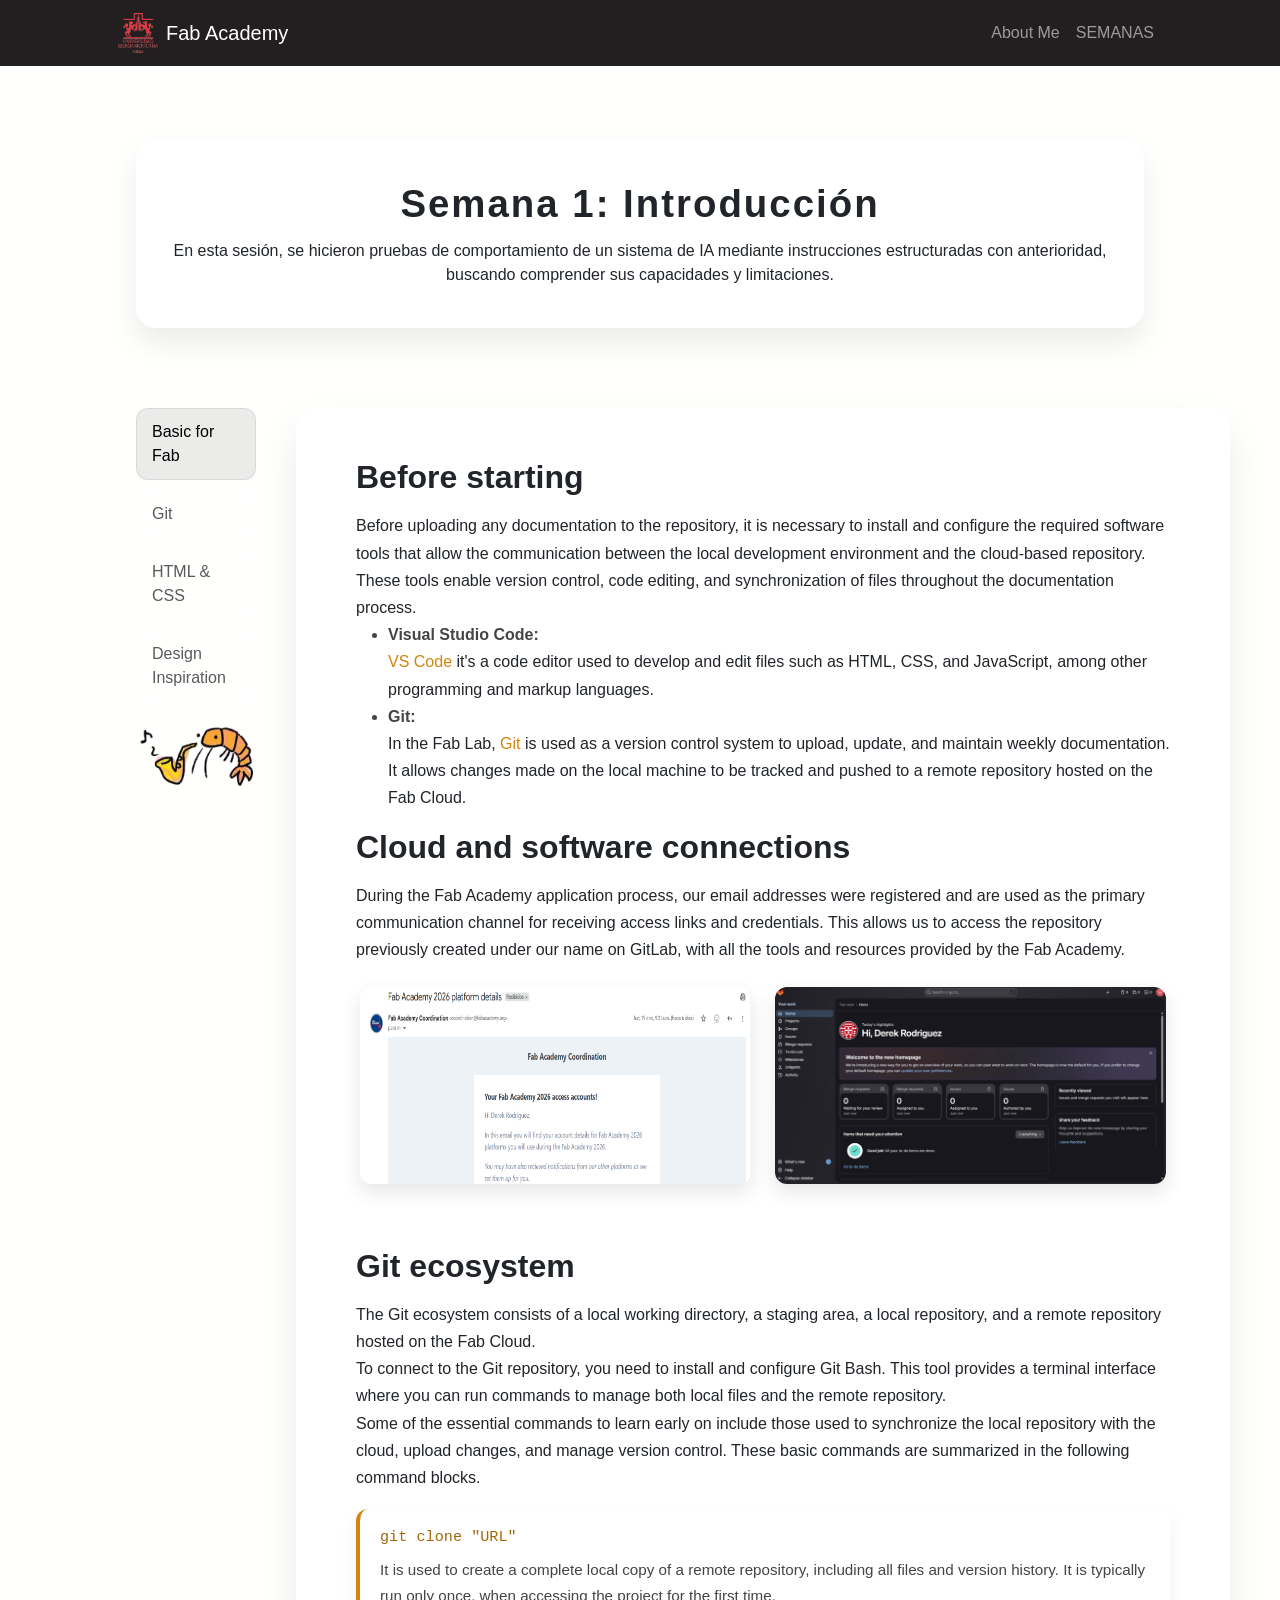
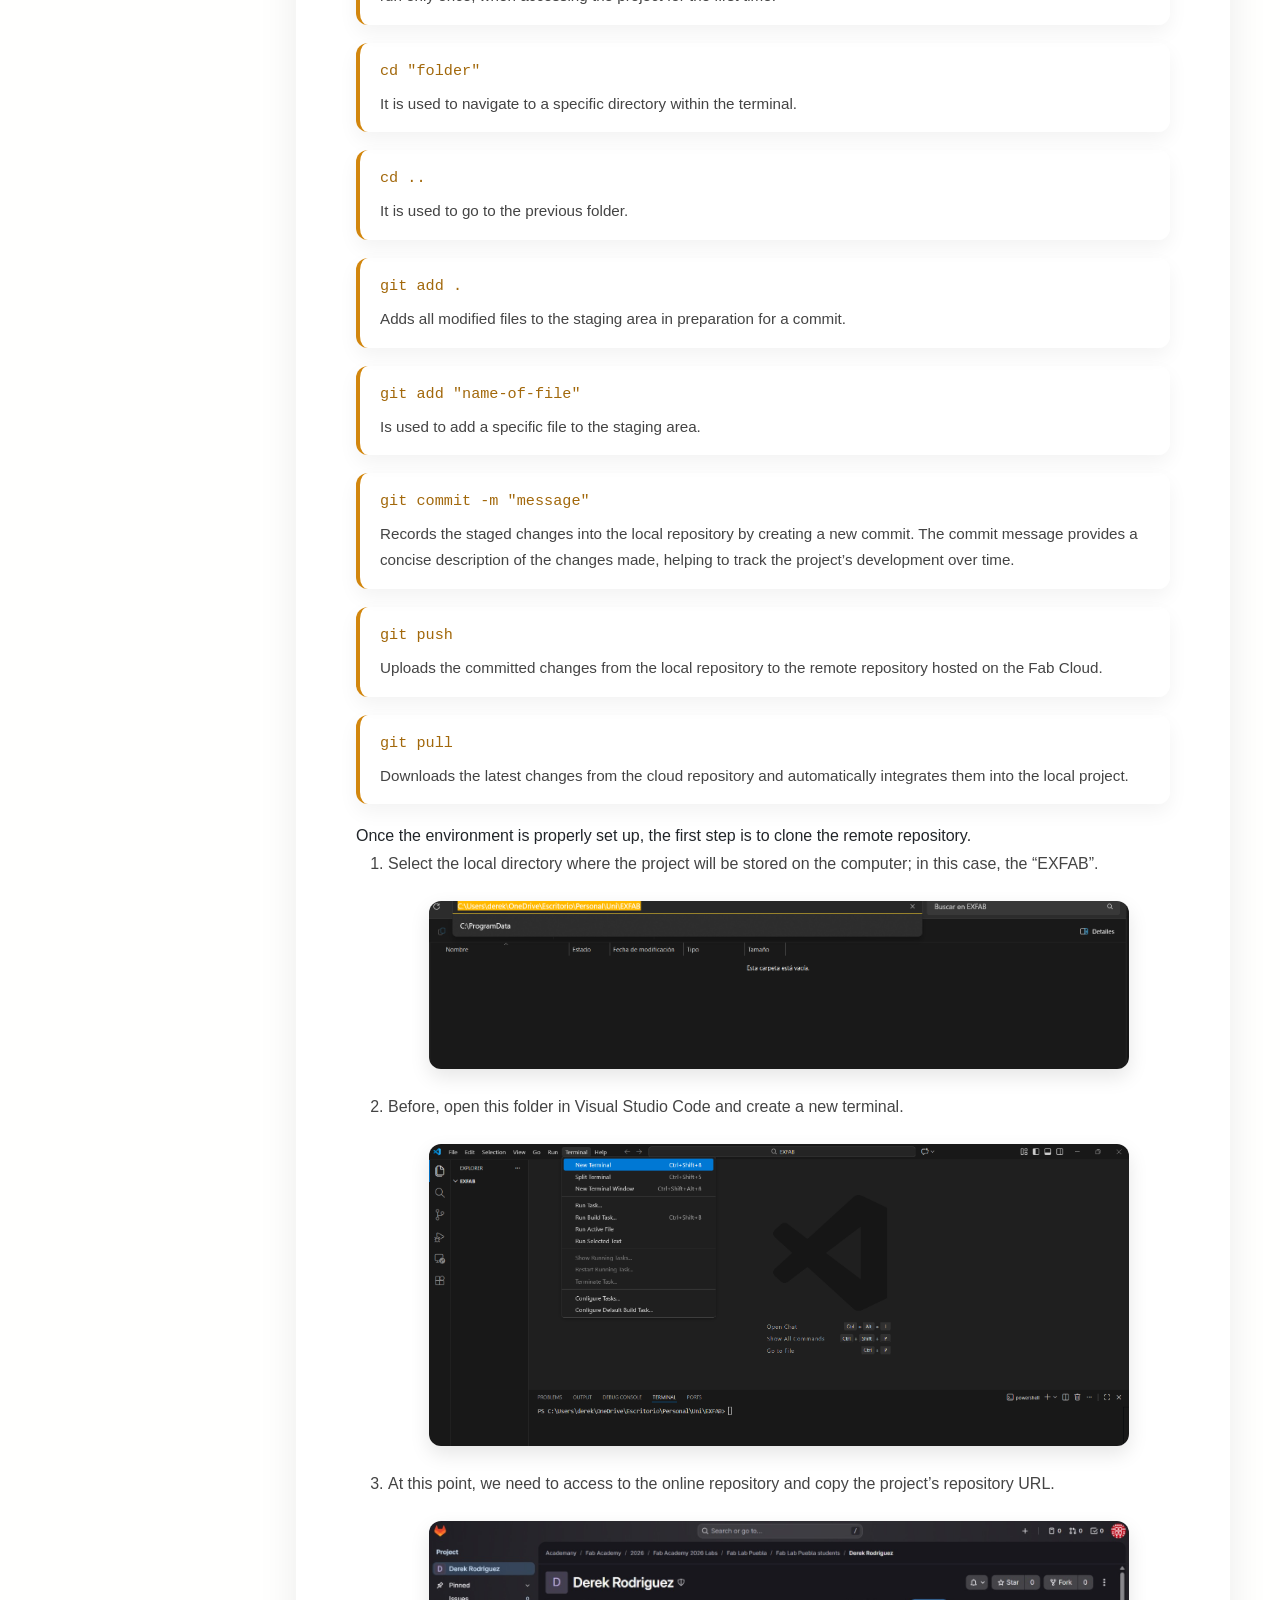
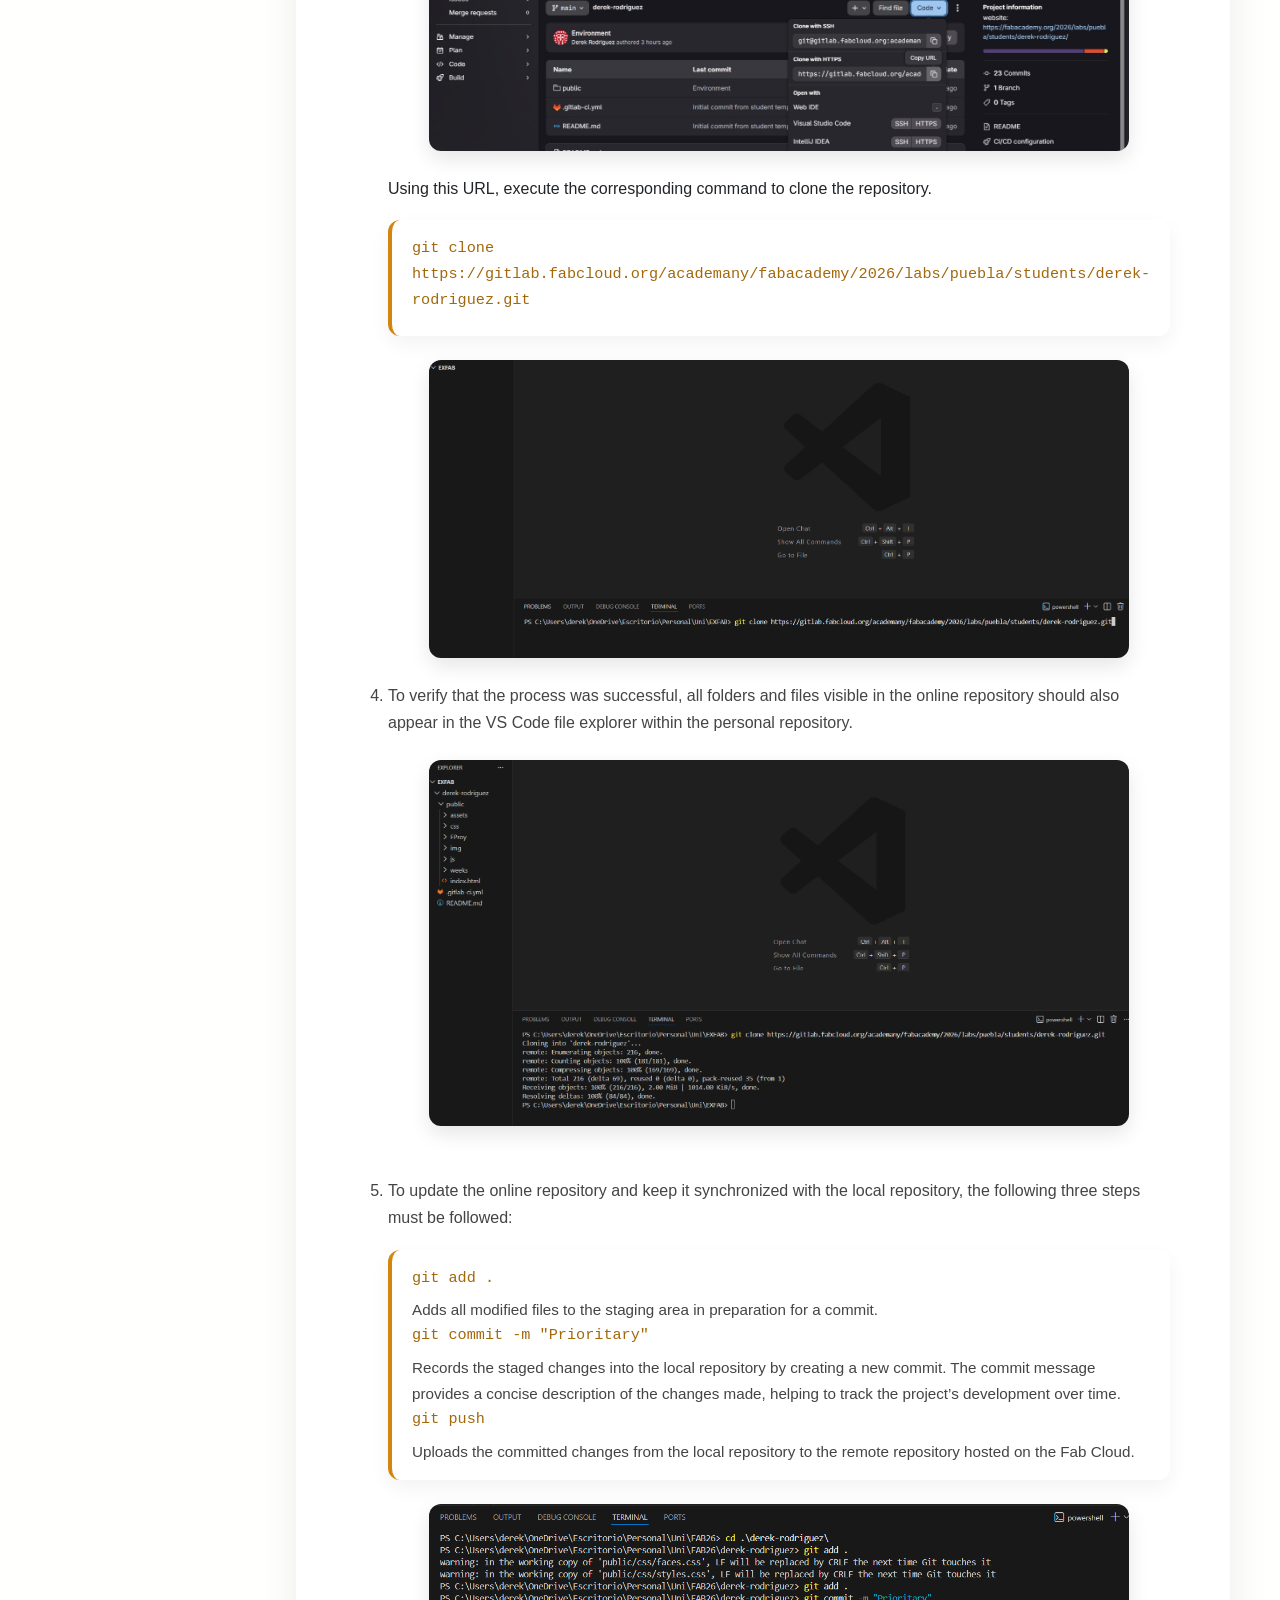
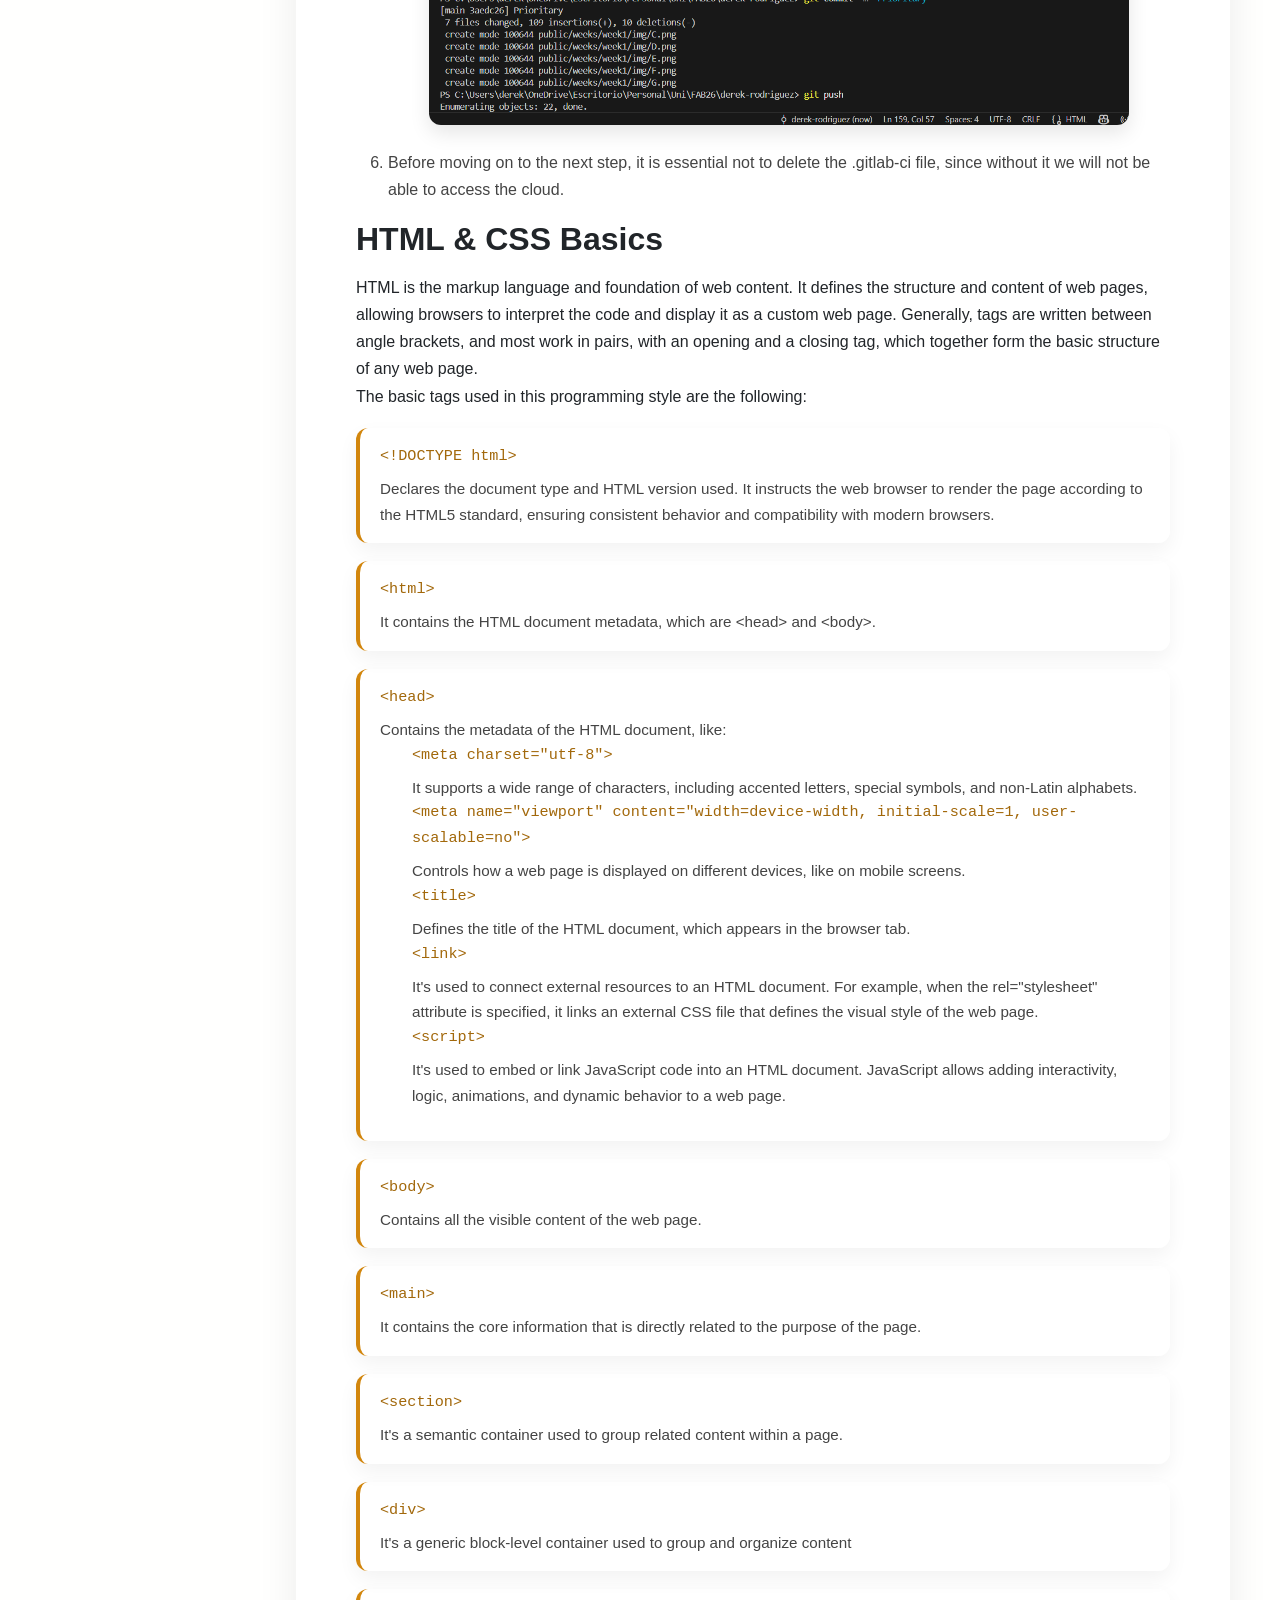
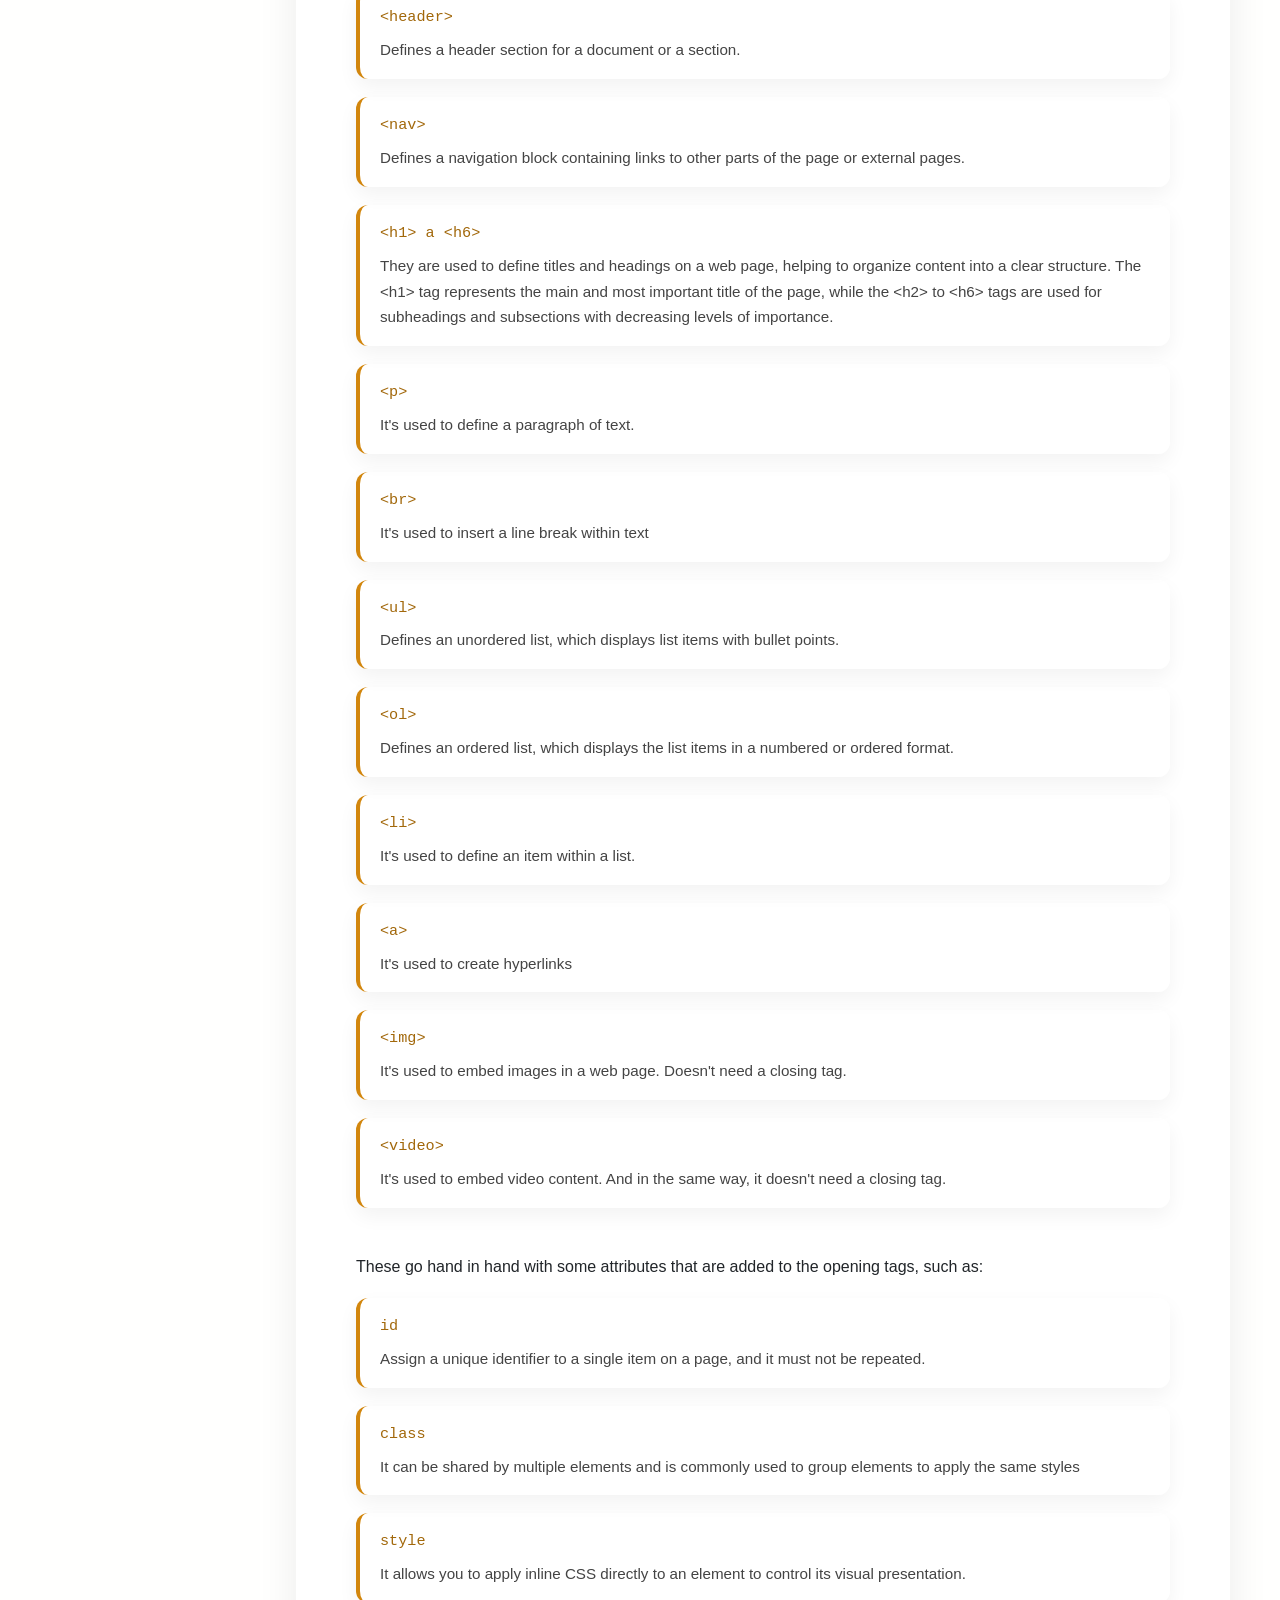
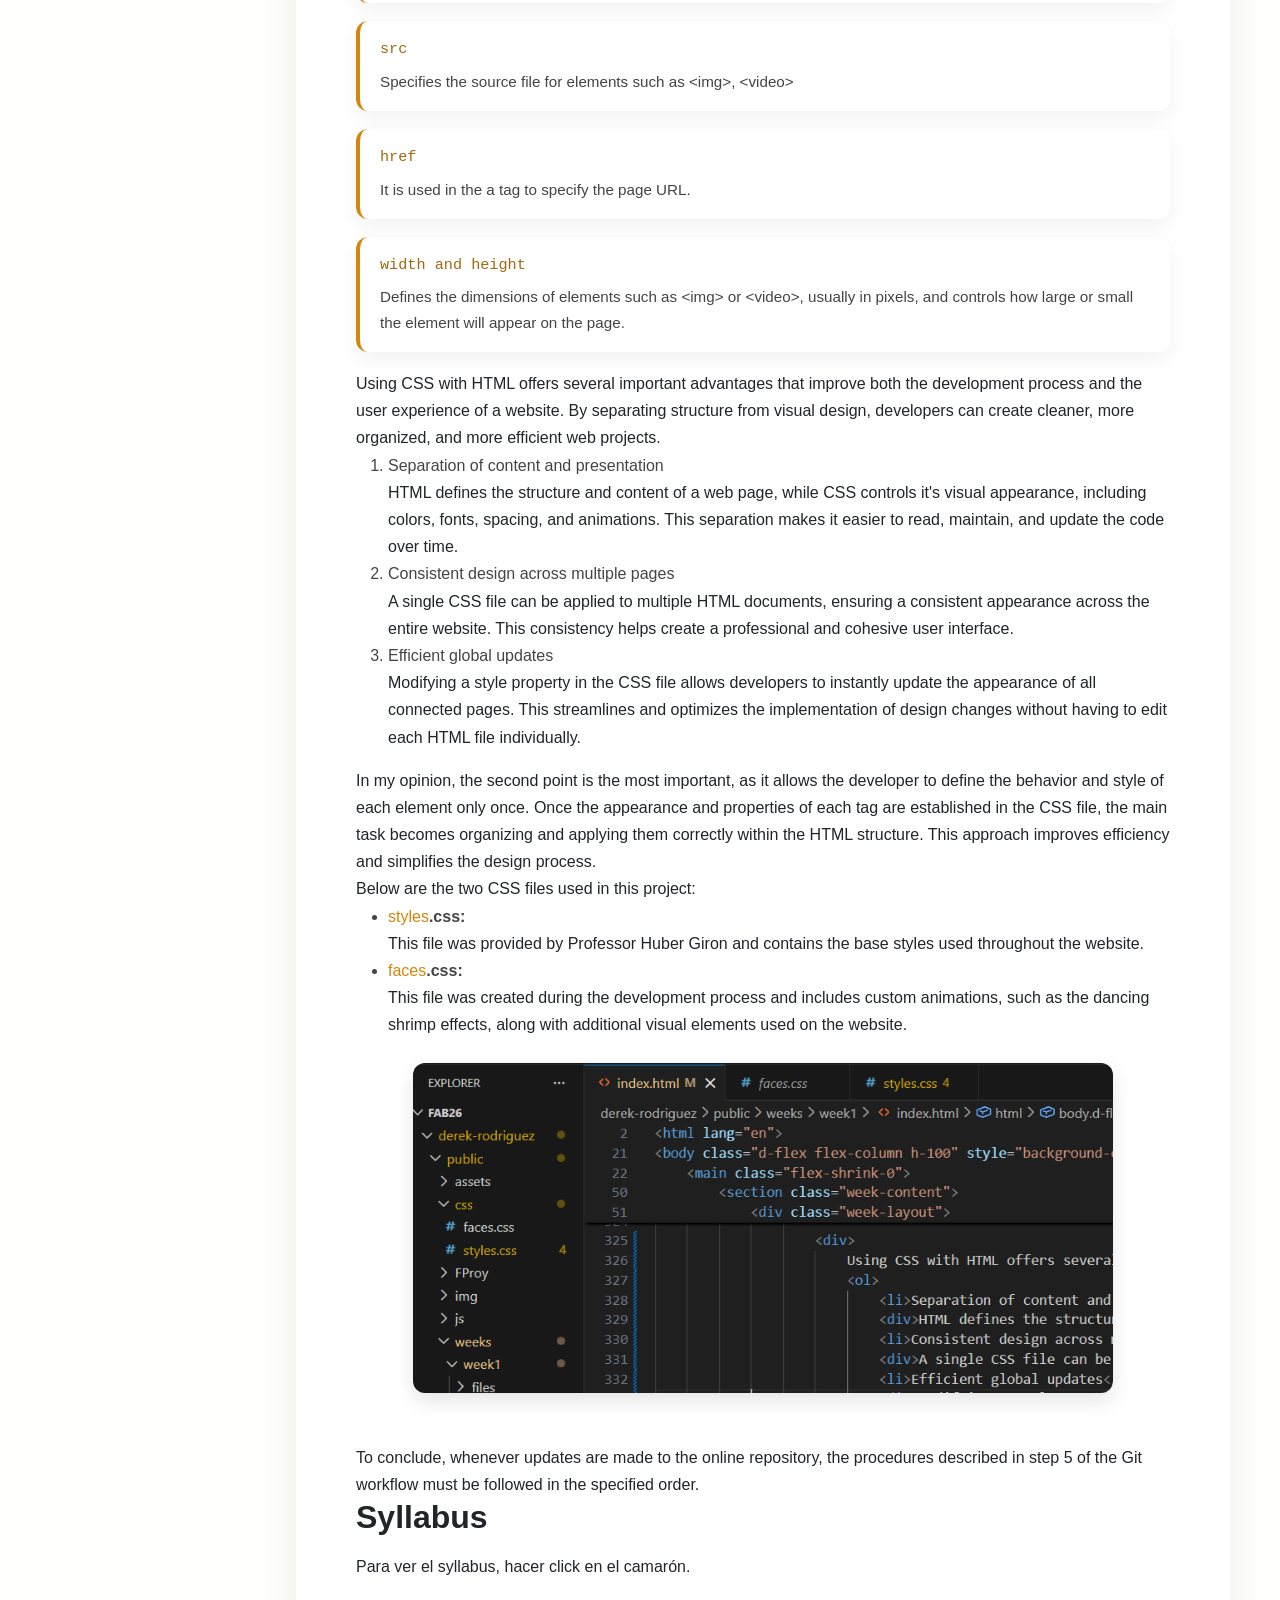
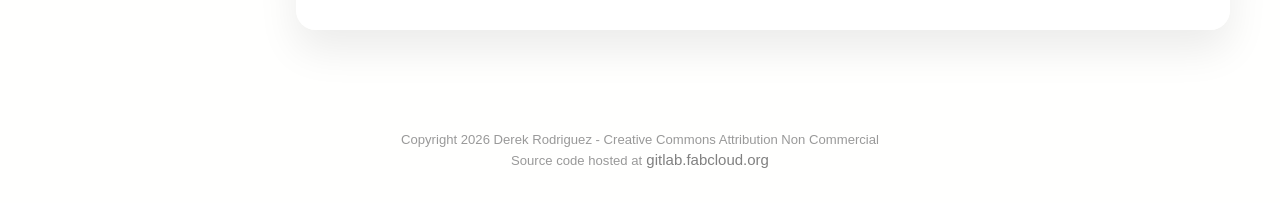
==== weeks/week1/index.html @ 0dd2c976 "fdsfs" ====
<!DOCTYPE html>
<html lang="en">

<head>
    <meta charset="utf-8" />
    <meta name="viewport" content="width=device-width, initial-scale=1, shrink-to-fit=no" />
    <meta name="contact" content="201265@iberopuebla.mx" />
    <meta name="author" content="Derek Rodríguez Cancino" />
    <title>Semana 1 | Proyectos IV</title>
    <!-- Favicon-->
    <link rel="icon" type="image/x-icon" href="../../assets/fablab.png" />
    <!-- Core theme CSS (includes Bootstrap)-->
    <link href="../../css/styles.css" rel="stylesheet">
    <link href="../../css/faces.css" rel="stylesheet">
</head>

<body class="d-flex flex-column h-100" style="background-color:#fffffe">
    <main class="flex-shrink-0">
        <!-- Navigation-->

        <nav class="navbar navbar-expand-lg navbar-dark bg-dark fixed-top">
                <div class="container px-5">
                    <!--<a class="navbar-brand">Fab Academy</a>-->
                    <a class="navbar-brand d-flex align-items-center" href="../../">
                        <img src="../../assets/fablab.png" alt="FabLab Logo" width="40"height="40" class="me-2"> Fab Academy </a>
                    <button class="navbar-toggler" type="button" data-bs-toggle="collapse" data-bs-target="#navbarSupportedContent" aria-controls="navbarSupportedContent" aria-expanded="false" aria-label="Toggle navigation"><span class="navbar-toggler-icon"></span></button>
                    <div class="collapse navbar-collapse" id="navbarSupportedContent">
                        <ul class="navbar-nav ms-auto mb-2 mb-lg-0">                   
                            <li class="nav-item"><a class="nav-link" href="../../index.html#yo">About Me</a></li>
                            <li class="nav-item"><a class="nav-link" href="../../index.html#practicas">SEMANAS</a></li>
                        </ul>
                    </div>
                </div>
            </nav>

        <section class="week-header">
            <div class="week-glass">
                <h1>Semana 1: Introducción</h1>
                <div>En esta sesión, se hicieron pruebas de comportamiento de un sistema de IA mediante instrucciones estructuradas con anterioridad, buscando comprender sus capacidades y limitaciones.</div>
            </div>
        </section>

    <!-- Seccion de CONTENIDO-->
        <section class="week-content">
            <div class="week-layout">
                <aside class="week-menu">
                    <a href="#Basics" class="menu-link active">Basic for Fab</a>
                    <a href="#Git" class="menu-link">Git</a>
                    <a href="#VSC" class="menu-link">HTML & CSS</a>
                    <a href="#DI" class="menu-link">Design Inspiration</a>
                    <div class="side-shrimp">
                        <a href="files/2026_Syllabus_Proyecto_Ingeniería_IV_FIRMADO_DRC.pdf" download="">
                            <img src="../../img/faces/AA.png" class="shrimp-dance" alt="Dancing shrimp">
                        </a>
                    </div>
                </aside>
                <div class="week-paper">
                    <h2 id="Basics">Before starting</h2>
                    <div>
                        Before uploading any documentation to the repository, it is necessary to install and configure the required software 
                        tools that allow the communication between the local development environment and the cloud-based repository.<br>
                        These tools enable version control, code editing, and synchronization of files throughout the documentation process.
                        <ul>
                            <li><strong>Visual Studio Code:</strong></li>
                            <div><a href="https://share.google/Y9tIHsavfug9iPJpq">VS Code</a> it's a code editor used to develop and edit files such as 
                                HTML, CSS, and JavaScript, among other programming and markup languages.
                            </div>
                            <li><strong>Git:</strong></li>
                            <div>In the Fab Lab, <a href="https://share.google/YTuw1Y6wq2DQlzekt">Git</a> is used as a version control system to upload, update, 
                            and maintain weekly documentation. It allows changes made on the local machine to be tracked and pushed to a remote repository hosted on the Fab Cloud.</div>
                        </ul> 
                    </div>

                    <h2>Cloud and software connections</h2>
                    <div>During the Fab Academy application process, our email addresses were registered and are used as the primary communication channel for receiving access links and credentials.
                        This allows us to access the repository previously created under our name on GitLab, with all the tools and resources provided by the Fab Academy.
                        <div class="week-images double">
                            <img src="img/B.png" alt="Fab email">
                            <img src="img/A.jpeg" alt="Fab git">
                        </div>
                    </div>

                    <h2 id="Git"><br>Git ecosystem</h2>
                    <div>
                        The Git ecosystem consists of a local working directory, a staging area, a local repository, and a remote repository hosted on the Fab Cloud.
                        <br>To connect to the Git repository, you need to install and configure Git Bash. This tool provides a terminal interface where you can run commands to manage 
                        both local files and the remote repository.<br>
                        Some of the essential commands to learn early on include those used to synchronize the local repository with the cloud, upload changes, and manage version control. 
                        These basic commands are summarized in the following command blocks.
                    </div>
                    <div class="command-block">
                        <code>git clone "URL"</code>
                        <p>It is used to create a complete local copy of a remote repository, including all files and version history. It is typically run only once, when accessing the project for the first time.</p>
                    </div>

                    <div class="command-block">
                        <code>cd "folder"</code>
                        <p>It is used to navigate to a specific directory within the terminal.</p>
                    </div>

                    <div class="command-block">
                        <code>cd ..</code>
                        <p>It is used to go to the previous folder.</p>
                    </div>

                    <div class="command-block">
                        <code>git add .</code>
                        <p>Adds all modified files to the staging area in preparation for a commit.</p>
                    </div>

                    <div class="command-block">
                        <code>git add "name-of-file"</code>
                        <p>Is used to add a specific file to the staging area.</p>
                    </div>

                    <div class="command-block">
                        <code>git commit -m "message"</code>
                        <p>Records the staged changes into the local repository by creating a new commit. The commit message provides a concise description of the changes made, helping to track the project’s development over time.</p>
                    </div>

                    <div class="command-block">
                        <code>git push</code>
                        <p>Uploads the committed changes from the local repository to the remote repository hosted on the Fab Cloud.</p>
                    </div>

                    <div class="command-block">
                        <code>git pull</code>
                        <p>Downloads the latest changes from the cloud repository and automatically integrates them into the local project.</p>
                    </div>

                    <div>Once the environment is properly set up, the first step is to clone the remote repository.</div>
                    <ol>
                        <li>Select the local directory where the project will be stored on the computer; in this case, the “EXFAB”.</li>
                        <div class="week-images">
                            <img src="img/C.png" alt="Fab carp">
                        </div>
                        <li>Before, open this folder in Visual Studio Code and create a new terminal.</li>
                        <div class="week-images">
                            <img src="img/D.png" alt="Fab termi">
                        </div>
                        <li>At this point, we need to access to the online repository and copy the project’s repository URL.</li>
                        <div class="week-images">
                            <img src="img/E.jpeg" alt="Fab termi">
                        </div>
                        Using this URL, execute the corresponding command to clone the repository.
                        <div class="command-block">
                            <code>git clone https://gitlab.fabcloud.org/academany/fabacademy/2026/labs/puebla/students/derek-rodriguez.git</code>
                        </div>
                        <div class="week-images">
                            <img src="img/F.png" alt="Fab termi">
                        </div>
                        <li>To verify that the process was successful, all folders and files visible in the online repository should also appear in the VS Code file explorer within the personal repository.</li>
                        <div class="week-images">
                            <img src="img/G.png" alt="Fab termi">
                        </div>
                        <br>
                        <li>To update the online repository and keep it synchronized with the local repository, the following three steps must be followed:</li>
                        <div class="command-block">
                            <code>git add .</code>
                            <p>Adds all modified files to the staging area in preparation for a commit.</p>
                            <code>git commit -m "Prioritary"</code>
                            <p>Records the staged changes into the local repository by creating a new commit. The commit message provides a concise description of the changes made, helping to track the project’s development over time.</p>
                            <code>git push</code>
                            <p>Uploads the committed changes from the local repository to the remote repository hosted on the Fab Cloud.</p>
                        </div>
                        <div class="week-images">
                            <img src="img/H.png" alt="Fab termi">
                        </div>
                        <li>Before moving on to the next step, it is essential not to delete the .gitlab-ci file, since without it we will not be able to access the cloud.</li>
                    </ol>

                    <h2 id="VSC">HTML & CSS Basics</h2>
                    <div>
                        HTML is the markup language and foundation of web content. It defines the structure and content of web pages, allowing browsers 
                        to interpret the code and display it as a custom web page. Generally, tags are written between angle brackets, and most work in pairs, 
                        with an opening and a closing tag, which together form the basic structure of any web page.
                    </div>

                    <div>
                        The basic tags used in this programming style are the following:

                        <div class="command-block">
                            <code>&lt;!DOCTYPE html&gt;</code>
                            <p>Declares the document type and HTML version used. It instructs the web browser to render the page according to the HTML5 standard, ensuring consistent behavior and compatibility with modern browsers.</p>
                        </div>

                        <div class="command-block">
                            <code>&lt;html&gt;</code>
                            <p>It contains the HTML document metadata, which are &lt;head&gt; and &lt;body&gt;.</p>
                        </div>

                        <div class="command-block">
                            <code>&lt;head&gt;</code>
                            <p>Contains the metadata of the HTML document, like:</p>
                            <ul>
                                <code>&lt;meta charset="utf-8"&gt;</code>
                                <p>It supports a wide range of characters, including accented letters, special symbols, and non-Latin alphabets.</p>
                                <code>&lt;meta name="viewport" content="width=device-width, initial-scale=1, user-scalable=no"&gt;</code>
                                <p>Controls how a web page is displayed on different devices, like on mobile screens.</p>
                                <code>&lt;title&gt;</code>
                                <p>Defines the title of the HTML document, which appears in the browser tab.</p>
                                <code>&lt;link&gt;</code>
                                <p>It's used to connect external resources to an HTML document. For example, when the rel="stylesheet" attribute is specified, it links an external CSS file that defines the visual style of the web page.</p>
                                <code>&lt;script&gt;</code>
                                <p>It's used to embed or link JavaScript code into an HTML document. JavaScript allows adding interactivity, logic, animations, and dynamic behavior to a web page.</p>
                            </ul>
                        </div>

                        <div class="command-block">
                            <code>&lt;body&gt;</code>
                            <p>Contains all the visible content of the web page.</p>
                        </div>

                        <div class="command-block">
                            <code>&lt;main&gt;</code>
                            <p>It contains the core information that is directly related to the purpose of the page.</p>
                        </div>

                        <div class="command-block">
                            <code>&lt;section&gt;</code>
                            <p>It's a semantic container used to group related content within a page.</p>
                        </div>

                        <div class="command-block">
                            <code>&lt;div&gt;</code>
                            <p>It's a generic block-level container used to group and organize content</p>
                        </div>
                        
                        <div class="command-block">
                            <code>&lt;header&gt;</code>
                            <p>Defines a header section for a document or a section.</p>
                        </div>
                        
                        <div class="command-block">
                            <code>&lt;nav&gt;</code>
                            <p>Defines a navigation block containing links to other parts of the page or external pages.</p>
                        </div>

                        <div class="command-block">
                            <code>&lt;h1&gt; a &lt;h6&gt;</code>
                            <p>They are used to define titles and headings on a web page, helping to organize content into a clear structure. 
                                The &lt;h1&gt; tag represents the main and most important title of the page, while the &lt;h2> to &lt;h6> tags are used for subheadings 
                                    and subsections with decreasing levels of importance.</p>
                        </div>

                        <div class="command-block">
                            <code>&lt;p&gt;</code>
                            <p>It's used to define a paragraph of text.</p>
                        </div>

                        <div class="command-block">
                            <code>&lt;br&gt;</code>
                            <p>It's used to insert a line break within text</p>
                        </div>

                        <div class="command-block">
                            <code>&lt;ul&gt;</code>
                            <p>Defines an unordered list, which displays list items with bullet points.</p>
                        </div>

                        <div class="command-block">
                            <code>&lt;ol&gt;</code>
                            <p>Defines an ordered list, which displays the list items in a numbered or ordered format.</p>
                        </div>

                        <div class="command-block">
                            <code>&lt;li&gt;</code>
                            <p>It's used to define an item within a list.</p>
                        </div>

                        <div class="command-block">
                            <code>&lt;a&gt;</code>
                            <p>It's used to create hyperlinks</p>
                        </div>

                        <div class="command-block">
                            <code>&lt;img&gt;</code>
                            <p>It's used to embed images in a web page. Doesn't need a closing tag.</p>
                        </div>

                        <div class="command-block">
                            <code>&lt;video&gt;</code>
                            <p>It's used to embed video content. And in the same way, it doesn't need a closing tag.</p>
                        </div>
                    </div>

                    <div>
                        <br>These go hand in hand with some attributes that are added to the opening tags, such as:<br>

                        <div class="command-block">
                            <code>id</code>
                            <p>Assign a unique identifier to a single item on a page, and it must not be repeated.</p>
                        </div>

                        <div class="command-block">
                            <code>class</code>
                            <p>It can be shared by multiple elements and is commonly used to group elements to apply the same styles</p>
                        </div>

                        <div class="command-block">
                            <code>style</code>
                            <p>It allows you to apply inline CSS directly to an element to control its visual presentation.</p>
                        </div>

                        <div class="command-block">
                            <code>src</code>
                            <p>Specifies the source file for elements such as &lt;img&gt;, &lt;video&gt;</p>
                        </div>
                        
                        <div class="command-block">
                            <code>href</code>
                            <p>It is used in the a tag to specify the page URL.</p>
                        </div>

                        <div class="command-block">
                            <code>width and height</code>
                            <p>Defines the dimensions of elements such as &lt;img&gt; or &lt;video&gt;, usually in pixels, 
                                and controls how large or small the element will appear on the page.</p>
                        </div>
                    </div>

                    <div>
                        Using CSS with HTML offers several important advantages that improve both the development process and the user experience of a website. By separating structure from visual design, developers can create cleaner, more organized, and more efficient web projects.
                        <ol>
                            <li>Separation of content and presentation</li>
                            <div>HTML defines the structure and content of a web page, while CSS controls it's visual appearance, including colors, fonts, spacing, and animations. This separation makes it easier to read, maintain, and update the code over time.</div>
                            <li>Consistent design across multiple pages</li>
                            <div>A single CSS file can be applied to multiple HTML documents, ensuring a consistent appearance across the entire website. This consistency helps create a professional and cohesive user interface.</div>
                            <li>Efficient global updates</li>
                            <div>Modifying a style property in the CSS file allows developers to instantly update the appearance of all connected pages. This streamlines and optimizes the implementation of design changes without having to edit each HTML file individually.</div>

                        </ol>
                        In my opinion, the second point is the most important, as it allows the developer to define the behavior and style of each element only once. Once the appearance and properties of each tag are established in the CSS file, the main task becomes organizing and applying them correctly within the HTML structure. This approach improves efficiency and simplifies the design process.
                        <br>Below are the two CSS files used in this project:
                        <ul>
                            <li><strong><a href="../../css/styles.css" download>styles</a>.css:</strong></li>
                            This file was provided by Professor Huber Giron and contains the base styles used throughout the website.
                            <li><strong><a href="../../css/faces.css" download>faces</a>.css:</strong></li>
                            This file was created during the development process and includes custom animations, such as the dancing shrimp effects, along with additional visual elements used on the website.
                        </ul>
                        <div class="week-images">
                            <img src="img/I.png" alt="Fab email">
                        </div>
                    </div>
                    <br>To conclude, whenever updates are made to the online repository, the procedures described in step 5 of the Git workflow must be followed in the specified order.

                    <h2 id="DI">Syllabus</h2>
                    Para ver el syllabus, hacer click en el camarón.
                </div>
            </div>
        </section>

     <!--FIN CONTENIDO-->


    </main>

    <!-- Footer-->
    <footer>
        <!--<div class="col-auto"><div class="small m-0 text-white">Fab Academy · Derek Rodríguez Cancino · Fab Lab Puebla · México · 201265@iberopuebla.mx</div></div>-->
        <div class="col-auto"><div class="small m-0 text-gray">Copyright 2026 Derek Rodriguez - Creative Commons Attribution Non Commercial</div></div>
        <div class="col-auto"><div class="small m-0 text-gray">Source code hosted at<a href="https://gitlab.fabcloud.org/academany/fabacademy/2026/labs/puebla/students/derek-rodriguez" style="color:gray;"> gitlab.fabcloud.org</a></div></div>
    </footer>

    <!-- Bootstrap core JS-->
    <!--script src="https://cdn.jsdelivr.net/npm/bootstrap@5.1.3/dist/js/bootstrap.bundle.min.js"></script-->
    <script> AOS.init(); </script>
    <!-- Core theme JS-->
    <script>
    const links = document.querySelectorAll('.menu-link');

    links.forEach(link => {
        link.addEventListener('click', () => {
            links.forEach(l => l.classList.remove('active'));
            link.classList.add('active');
        });
    });
</script>

</body>

</html>
---- css/faces.css ----
.about-float {
    display: flex;
    align-items: stretch;
    gap: 40px;
    padding: 80px 8%;
    background-color: #fffffe;
}

.about-card {
    width: 35%;
    background: #ffffff;
    padding: 30px;
    border-radius: 12px;
    box-shadow: 0 10px 25px rgba(0,0,0,0.1);
}

.floating-area {
    width: 65%;
    position: relative;
    overflow: hidden;
    background: rgba(255, 255, 255, 0.55);
    border-radius: 16px;

    /* efecto hundido */
    box-shadow:
        inset 0 4px 10px rgba(0, 0, 0, 0.08),
        inset 0 -4px 10px rgba(255, 255, 255, 0.6),
        0 10px 25px rgba(0, 0, 0, 0.05);
}

.face {
    width: 70px;
    position: absolute;
    cursor: pointer;

    animation: shrimpDance 4s infinite ease-in-out;
}

.cam_face {
    width: 100px;
    position: absolute;
    cursor: pointer;

    animation: shrimpDance 4s infinite ease-in-out;
}

.week-card {
    position: relative;
    display: block;
    width: 100%;
    height: 260px;
    border-radius: 24px;
    overflow: hidden;
    text-decoration: none;
}

/* Imagen base */
.week-card img {
    width: 100%;
    height: 100%;
    object-fit: cover;
    opacity: 0.35;
    filter: blur(1.5px);
    transition: all 0.4s ease;
}

/* Texto centrado */
.week-overlay {
    position: absolute;
    inset: 0;
    display: flex;
    justify-content: center;
    align-items: center;
    color: white;
    font-weight: 700;
    font-size: 2rem;
    letter-spacing: 2px;
    opacity: 0.7;
    transition: opacity 0.4s ease;
}

/* Hover */
.week-card:hover img {
    opacity: 1;
    filter: blur(0);
    transform: scale(1.05);
}

.week-card:hover .week-overlay {
    opacity: 1;
}

.week-card {
    position: relative;
    display: block;
    border-radius: 20px;
    overflow: hidden;
}

.week-card img {
    width: 100%;
    height: 260px;
    object-fit: cover;
    opacity: 0.45;
    transition: all 0.4s ease;
}

.week-overlay {
    position: absolute;
    inset: 0;
    display: flex;
    flex-direction: column;
    justify-content: center;
    align-items: center;
    text-align: center;
    color: white;
    transition: all 0.4s ease;
}

/* TEXTO PRINCIPAL */
.week-title {
    font-family: 'Cinzel', serif;
    font-size: 2.2rem;
    font-weight: 800;
    letter-spacing: 3px;
    margin-bottom: 5px;
}

/* TEXTO SECUNDARIO */
.week-subtitle {
    font-family: 'Arial', sans-serif;
    font-size: 0.95rem;
    opacity: 0.75;
    letter-spacing: 1px;
}

.week-otherti {
    font-family: 'Arial', sans-serif;
    font-size: 0.95rem;
    opacity: 0.75;
}

/* HOVER */
.week-card:hover img {
    opacity: 0.9;
    transform: scale(1.05);
}

.week-card:hover .week-overlay {
    background: rgba(0, 0, 0, 0.25);
}

.week-card:hover .week-subtitle {
    opacity: 1;
}

/*Páginas vacias*/

.empty-week {
    min-height: 70vh;
    display: flex;
    flex-direction: column;
    justify-content: center;
    align-items: center;
    gap: 16px;
    text-align: center;
}

.shrimp-dance {
    width: 120px;
    animation: shrimpDance 3s infinite ease-in-out;
    transform-origin: center;
}

.kinger-dance {
    width: 150px;
    animation: shrimpDance 3s infinite ease-in-out;
    transform-origin: center;
}

@keyframes shrimpDance {
    0%   { transform: scaleX(1) rotate(0deg); }
    25%  { transform: scaleX(-1) rotate(5deg); }
    50%  { transform: scaleX(1) rotate(0deg); }
    75%  { transform: scaleX(-1) rotate(-5deg); }
    100% { transform: scaleX(1) rotate(0deg); }
}

.week-header {
    padding: 100px 8% 30px;
    background-color: #fffffe;
}

.week-glass {
    max-width: none;
    width: 100%;
    padding: 40px 5px;

    background: rgba(255, 255, 255, 0.55);
    backdrop-filter: blur(12px);
    -webkit-backdrop-filter: blur(12px);

    border-radius: 20px;
    border: 1px solid rgba(255, 255, 255, 0.35);

    box-shadow:
        0 15px 30px rgba(0, 0, 0, 0.08),
        inset 0 1px 0 rgba(255, 255, 255, 0.6);

    text-align: center;
}

/* Título */
.week-glass h1 {
    font-size: 2.4rem; 
    font-weight: 700;
    letter-spacing: 2px;
    margin-bottom: 12px;
}

/* Descripción */
.week-glass p {
    font-size: 1rem;
    opacity: 0.75;
    max-width: 600px;
    margin: 0 auto;
    line-height: 1.6;
}

.week-content {
    padding: 50px 8%;
    background-color: #fffffe;
}

.week-paper {
    max-width: 1000px;
    margin: auto;
    padding: 50px 60px;

    background: rgba(255, 255, 255, 0.85);
    border-radius: 20px;

    box-shadow:
        0 20px 40px rgba(0, 0, 0, 0.08);

    line-height: 1.7;
}

/* Títulos */
.week-paper h2 {
    font-weight: 700;
    margin-bottom: 16px;
    scroll-margin-top: 120px;
}

.week-paper h3 {
    margin-top: 40px;
    font-weight: 600;
    scroll-margin-top: 120px;
}

/* Texto */
.week-paper p,
.week-paper li {
    color: #444;
    font-size: 1rem;
}

.week-images {
    display: flex;
    justify-content: center;
    gap: 24px;
    margin: 24px 0;
}

.week-images img {
    width: 100%;
    max-width: 700px;   /* controla qué tan grande puede crecer */
    border-radius: 12px;
    box-shadow: 0 8px 20px rgba(0,0,0,0.1);
}

.week-images.double img {
    width: 48%;
}

.grup-images {
    display: flex;
    justify-content: center;
    gap: 24px;
    margin: 24px 0;
}

.grup-images img {
    width: 50%;
    max-width: 700px;   /* controla qué tan grande puede crecer */
    border-radius: 12px;
    box-shadow: 0 8px 20px rgba(0,0,0,0.1);
}
.week-layout {
    display: flex;
    gap: 40px;
    align-items: flex-start;
}

/* MENÚ LATERAL */
.week-menu {
    width: 220px;
    position: sticky;
    top: 140px; /* debajo del navbar */
    display: flex;
    flex-direction: column;
    gap: 10px;
}

/* LINKS DEL MENÚ */
.menu-link {
    text-decoration: none;
    padding: 12px 16px;
    border-radius: 12px;
    color: #5a5a5a;
    background: rgba(255, 255, 255, 0.45);
    backdrop-filter: blur(8px);
    transition: all 0.3s ease;
    font-weight: 500;
}

/* HOVER */
.menu-link:hover {
    background: rgba(255, 255, 255, 0.75);
    color: #000;
}

/* ACTIVO */
.menu-link.active {
    background: rgba(0, 0, 0, 0.08);
    color: #000;
    box-shadow: inset 0 0 0 1px rgba(0,0,0,0.08);
}

.command-block {
    background: rgba(255, 255, 255, 0.65);
    border-left: 4px solid #d2860d; 
    padding: 16px 20px;
    margin: 18px 0;
    border-radius: 12px;
    box-shadow: 0 8px 20px rgba(0,0,0,0.05);

    transition: all 0.3s ease;
}

.command-block:hover {
    background: rgba(255, 255, 255, 0.85);
    box-shadow: 0 12px 28px rgba(0,0,0,0.12);
    transform: translateY(-2px);
}

.command-block code {
    display: block;
    font-family: 'JetBrains Mono', monospace;
    font-size: 0.95rem;
    color: #a2680b;
    margin-bottom: 6px;
}

.command-block p {
    margin: 0;
    font-size: 0.95rem;
    color: #444;
}

.yellowcommand-block {
    background: rgba(255, 255, 255, 0.65);
    border-left: 4px solid #ffc404; 
    padding: 16px 20px;
    margin: 18px 0;
    border-radius: 12px;
    box-shadow: 0 8px 20px rgba(0,0,0,0.05);

    transition: all 0.3s ease;
}

.yellowcommand-block:hover {
    background: rgba(255, 255, 255, 0.85);
    box-shadow: 0 12px 28px rgba(0,0,0,0.12);
    transform: translateY(-2px);
}

.yellowcommand-block code {
    display: block;
    font-family: 'JetBrains Mono', monospace;
    font-size: 0.95rem;
    color: #c69802;
    margin-bottom: 6px;
}

.yellowcommand-block p {
    margin: 0;
    font-size: 0.95rem;
    color: #444;
}

.purpcommand-block {
    background: rgba(255, 255, 255, 0.65);
    border-left: 4px solid #1cc5eb; 
    padding: 16px 20px;
    margin: 18px 0;
    border-radius: 12px;
    box-shadow: 0 8px 20px rgba(0,0,0,0.05);

    transition: all 0.3s ease;
}

.purpcommand-block:hover {
    background: rgba(255, 255, 255, 0.85);
    box-shadow: 0 12px 28px rgba(0,0,0,0.12);
    transform: translateY(-2px);
}

.purpcommand-block code {
    display: block;
    font-family: 'JetBrains Mono', monospace;
    font-size: 0.95rem;
    color: #17a9ca;
    margin-bottom: 6px;
}

.purpcommand-block p {
    margin: 0;
    font-size: 0.95rem;
    color: #444;
}

.greencommand-block {
    background: rgba(255, 255, 255, 0.65);
    border-left: 4px solid #70d20d; 
    padding: 16px 20px;
    margin: 18px 0;
    border-radius: 12px;
    box-shadow: 0 8px 20px rgba(0,0,0,0.05);

    transition: all 0.3s ease;
}

.greencommand-block:hover {
    background: rgba(255, 255, 255, 0.85);
    box-shadow: 0 12px 28px rgba(0,0,0,0.12);
    transform: translateY(-2px);
}

.greencommand-block code {
    display: block;
    font-family: 'JetBrains Mono', monospace;
    font-size: 0.95rem;
    color: #68a20b;
    margin-bottom: 6px;
}

.greencommand-block p {
    margin: 0;
    font-size: 0.95rem;
    color: #444;
}

.redcommand-block {
    background: rgba(255, 255, 255, 0.65);
    border-left: 4px solid #d2380d; 
    padding: 16px 20px;
    margin: 18px 0;
    border-radius: 12px;
    box-shadow: 0 8px 20px rgba(0,0,0,0.05);

    transition: all 0.3s ease;
}

.redcommand-block:hover {
    background: rgba(255, 255, 255, 0.85);
    box-shadow: 0 12px 28px rgba(0,0,0,0.12);
    transform: translateY(-2px);
}

.redcommand-block code {
    display: block;
    font-family: 'JetBrains Mono', monospace;
    font-size: 0.95rem;
    color: #ae2f0b;
    margin-bottom: 6px;
}

.redcommand-block p {
    margin: 0;
    font-size: 0.95rem;
    color: #444;
}

.cad-table-container {
  margin: 30px auto;
  display: flex;
  justify-content: center;
}

.cad-table {
  width: 100%;
  max-width: 720px;
  margin: 24px auto;
  border-collapse: collapse;
  font-family: inherit;
  font-size: 0.95rem;
  background: #ffffff;
  border-radius: 12px;
  overflow: hidden;
  box-shadow: 0 4px 14px rgba(0,0,0,0.08);
}

.cad-table thead {
  background: #f4f6f8;
}

.cad-table th,
.cad-table td {
  padding: 10px 16px;
  text-align: center;
  white-space: nowrap;
}

.cad-table th {
  font-weight: 600;
  letter-spacing: 0.3px;
}

.cad-table td {
  border-top: 1px solid #e6e9ed;
}

.cad-table tbody tr:hover {
  background: #f9fbfd;
  transition: 0.2s;
}

.cad-2col th,
.cad-2col td {
  width: 50%;
}

.cad-3col th,
.cad-3col td {
  width: 33.33%;
}

/* responsive */
@media (max-width: 640px) {
  .cad-table {
    font-size: 0.88rem;
  }

  .cad-table th,
  .cad-table td {
    padding: 8px 10px;
  }
}

/* =========================
   CAD TABS WRAPPER
========================= */

.cad-tabs-wrapper{
  margin-top:50px;
}

/* ===== tabs superiores ===== */

.cad-tabs{
  display:flex;
  gap:0.5px;
  padding-left:20px;
  position:relative;
  z-index:5;
  margin-bottom:0px; /* encaje con panel */
}

/* TAB vidrio */
.cad-tab{
  padding:10px 24px;
  border-radius:16px 16px 0 0;
  border:1px solid rgba(255,255,255,.45);
  cursor:pointer;
  font-weight:600;

  background: rgba(255,255,255,.35);
  backdrop-filter: blur(10px);

  box-shadow:
    inset 0 1px 0 rgba(255,255,255,.8),
    0 4px 10px rgba(0,0,0,.06);

  color:#444;
  transition:.25s;
}

.cad-tab:hover{
  background: rgba(255,255,255,.55);
}

/* activa — vidrio gris */
.cad-tab.active{
  background: rgba(60, 60, 60, 0.75);
  color:white;
  backdrop-filter: blur(12px);

  box-shadow:
    inset 3px 2px 6px rgba(0, 0, 0, 0.25);
}


/* =========================
   PANEL — estilo floating-area
========================= */

.cad-panel{
  padding:40px 48px;
  border-radius:16px;
  position:relative;
  overflow:hidden;

  background: #fffffe;

  box-shadow:
    inset 0 5px 10px rgba(0, 0, 0, 0.08),
    inset 0 -4px 10px rgba(255, 255, 255, 0.6),
    0 10px 25px rgba(0, 0, 0, 0.05);

  min-height:420px;
}


/* =========================
   MENU SLIDES (no carrusel visible)
========================= */

.cad-menu{
  display:none;
}

.cad-menu.active{
  display:block;
}

/* flechas */

.cad-arrow{
  position:absolute;
  top:250px;
  transform:translateY(-50%);
  width:38px;
  height:38px;
  border-radius:50%;
  border:none;
  cursor:pointer;

  background:#444;
  color:white;

  box-shadow:0 4px 12px rgba(0,0,0,.15);
  transition:.2s;
}

.cad-arrow:hover{
  background:#5a5a5a;
  color:white;
}

.cad-arrow.left{ left:12px; }
.cad-arrow.right{ right:12px; }

.ink-row{
  display: flex;
  align-items: center;
  gap: 25px;
  margin-top: 12px;
}

.ink-row img{
  width: 350px;
  border-radius: 10px;
  box-shadow: 0 6px 18px rgba(0,0,0,.08);
}

.ink-row p{
  margin: 5%;
}

@media (max-width: 700px){
  .ink-row{
    flex-direction: column;
    align-items: flex-start;
  }

  .ink-row img{
    width: 100%;
    max-width: 320px;
  }
}

/* ===== INTRO OVERLAY ===== */
#braille-intro{
  position: fixed;
  inset: 0;
  z-index: 9999;

  display:flex;
  justify-content:center;
  align-items:center;

  background: rgba(255,255,255,0.65);
  backdrop-filter: blur(14px);

  animation: fadeOutIntro 3s ease forwards;
  animation-delay: 2.5s;
}

.braille-word{
  display:flex;
  gap:60px;
  justify-content:center;
  align-items:flex-start;
}

.braille-char{
  width: 80px;
  display:flex;
  flex-direction:column;
  align-items:center;

  opacity:0;
  animation: popIn .5s ease forwards;
}

/* delays corregidos */
.braille-char:nth-child(1){ animation-delay:.2s }
.braille-char:nth-child(2){ animation-delay:.4s }
.braille-char:nth-child(3){ animation-delay:.6s }
.braille-char:nth-child(4){ animation-delay:.8s }
.braille-char:nth-child(5){ animation-delay:1s }
.braille-char:nth-child(6){ animation-delay:1.2s }

.dots{
  font-size: 5rem;
  line-height: 1;
  height: 100px;
  display:flex;
  align-items:center;
  justify-content:center;
}

.latin{
  font-size: 1rem;
  margin-top: 8px;
  font-weight:600;
  opacity:.7;
}

/* animaciones */
@keyframes popIn{
  from { opacity:0; transform:translateY(12px) scale(.9) }
  to { opacity:1; transform:translateY(0) scale(1) }
}

@keyframes fadeOutIntro{
  to {
    opacity: 0;
    visibility: hidden;
  }
}

.code-area {
    width: 100%;
    padding: 18px;
    border-radius: 16px;

    background: rgba(255,255,255,0.55);

    box-shadow:
        inset 0 4px 10px rgba(0,0,0,0.08),
        inset 0 -4px 10px rgba(255,255,255,0.6),
        0 10px 25px rgba(0,0,0,0.05);

    font-family: Consolas, "Fira Code", monospace;
    font-size: 14px;

    /* 🔧 CLAVES */
    text-align: left !important;
    display: block !important;
}

.code-area pre {
    margin: 0;
    text-align: left !important;
    display: block;
    width: 100%;
}

.code-area code {
    text-align: left !important;
    display: block;
}

code.lang-c {
  color: #949393;
}

.lang-c .kw { color: #569cd6; }     /* keywords */
.lang-c .type { color: #4ec9b0; }   /* tipos */
.lang-c .num { color: #b5cea8; }
.lang-c .str { color: #ce9178; } 
.lang-c .com { color: #6a9955; font-style: italic; }
.lang-c .fn  { color: #dcdcaa; }

code.lang-cpp {
  color: #949393;
}

.lang-cpp .kw { color: #c586c0; }   /* keywords */
.lang-cpp .type { color: #4fc1ff; }
.lang-cpp .num { color: #b5cea8; }
.lang-cpp .str { color: #d69d85; }
.lang-cpp .com { color: #608b4e; font-style: italic; }
.lang-cpp .fn  { color: #ffd700; }

.material-table { 
width: 100%; 
border-collapse: collapse; 
margin: 20px 0; 
font-family: 'Segoe UI', Tahoma, Geneva, Verdana, sans-serif; 
font-size: 14px; 
background-color: #ffffff; 
color: #333; 
} 

 

.material-table th { 
background-color: #2c3e50; 
color: white; 
padding: 12px; 
text-align: left; 
border: 1px solid #ddd; 
} 

.material-table td { 
padding: 10px; 
border: 1px solid #ddd; 
vertical-align: top; 
line-height: 1.5; 
} 

.material-table tr:nth-child(even) { 
background-color: #f9f9f9; 
} 

.material-table tr:hover { 
background-color: #f1f1f1; 
} 

.material-tag { 
font-weight: bold; 
color: #2980b9; 
} 


/* ========================= */
/* CALENDAR */
/* ========================= */

.calendar-wrapper{
    margin-top:16px;

    display:flex;
    flex-direction:column;

    gap:14px;

    background:#f7f7f7;

    border-radius:22px;

    padding:18px;

    box-shadow:0 4px 18px rgba(0,0,0,.08);
}

.calendar-controls{
    display:flex;

    justify-content:space-between;
    align-items:center;
}

.calendar-controls button{
    border:none;

    width:36px;
    height:36px;

    border-radius:12px;

    background:#e6e6e6;

    cursor:pointer;
}

.calendar-grid{
    display:grid;

    grid-template-columns:repeat(7,1fr);

    gap:8px;
}

.day-box{
    aspect-ratio:1/1;

    border-radius:12px;

    display:flex;

    justify-content:center;
    align-items:center;

    font-weight:700;

    cursor:pointer;

    transition:.2s;

    color:#222;
}

.day-box:hover{
    transform:translateY(-3px);
}

/* COLORES */

/* DEFAULT */

.cal-empty{
    background:#f0f0f0;
}

/* STATES */

.cal-progress{
    background:#ffd86b;
}

.cal-done{
    background:#72e29a;
}

.cal-problem{
    background:#ff7b7b;
}

/* CLICKABLE */

.calendar-link{
    cursor:pointer;
}

/* ========================= */
/* SCHEDULE BLOCK */
/* ========================= */

/* ========================= */
/* SCHEDULE BLOCK */
/* ========================= */

.schedule-block{

    background:rgba(255,255,255,.65);

    border-left:4px solid #ffd86b;

    padding:18px 22px;

    margin:24px 0;

    border-radius:14px;

    box-shadow:0 8px 20px rgba(0,0,0,.05);

    transition:all .3s ease;

    backdrop-filter:blur(10px);

    width:100%;

    overflow:hidden;
}

/* STATES */

.schedule-block.done{
    border-left-color:#72e29a;
}

.schedule-block.progress {
    border-left-color: #ffd86b;
    display: block;
    height: auto;
}

.schedule-block.problem{
    border-left-color:#ff7b7b;
}

/* HOVER */

.schedule-block:hover{

    background:rgba(255,255,255,.85);

    box-shadow:0 12px 28px rgba(0,0,0,.12);

    transform:translateY(-2px);
}

/* HEADER */

.schedule-header{

    display:flex;

    justify-content:space-between;

    align-items:center;

    gap:14px;

    width:100%;

    margin-bottom: 15px;
}

/* TITLE */

.schedule-header code{

    display:block;

    font-family:'JetBrains Mono', monospace;

    font-size:1rem;

    color:#a2680b;

    font-weight:600;
}

/* STATUS */

.schedule-status{

    width:140px;

    height:34px;

    box-sizing:border-box;

    padding:0 12px;

    border-radius:999px;

    display:flex;

    justify-content:center;
    align-items:center;

    font-size:.75rem;

    font-weight:700;

    letter-spacing:.5px;

    transition:.25s ease;

    white-space:nowrap;

    overflow:hidden;

    flex-shrink:0;
}   

/* STATUS COLORS */

.schedule-status.done{

    background:#72e29a;

    color:#1d5e36;
}

.schedule-status.progress{

    background:#ffd86b;

    color:#6b4b00;
}

.schedule-status.problem{

    background:#ff7b7b;

    color:#6e1d1d;
}

/* TASK CONTAINER */

.schedule-tasks{

    display:flex;

    flex-direction:column;

    gap:16px;

    width: 100%;

    clear: both;
}

/* EACH TASK */

.task-item{

    display:grid;

    grid-template-columns:22px 1fr;

    gap:14px;

    align-items:start;
}

/* CHECK */

.task-check{

    width:22px;
    height:22px;

    min-width:22px;

    border-radius:7px;

    border:2px solid #ccc;

    background:#f2f2f2;

    margin-top:2px;

    position:relative;
}

.task-content{

    min-width:0;
}

/* X */

.task-check::after{

    content:"✕";

    position:absolute;

    inset:0;

    display:flex;

    justify-content:center;
    align-items:center;

    font-size:.8rem;

    color:#c85b5b;

    font-weight:700;
}

/* CHECKED */

.task-check.checked{

    background:#72e29a;

    border-color:#72e29a;
}

.task-check.checked::after{

    content:"✓";

    color:white;
}

/* CONTENT */

.task-content{

    width:100%;
}

.task-content code{

    display:block;

    font-family:'JetBrains Mono', monospace;

    font-size:.95rem;

    color:#a2680b;

    margin-bottom:6px;
}

.task-content p{

    margin:0;

    font-size:.96rem;

    line-height:1.6;

    color:#444;
}

body{

    font-family:Segoe UI, sans-serif;

    background:#f5f7fb;

    margin:40px;
}

h1{

    text-align:center;

    margin-bottom:40px;
}


/* TARJETA */

.code-section{

    display:flex;

    flex-wrap:wrap;

    gap:20px;

    margin-bottom:25px;

    background:
        rgba(255,255,255,0.55);

    border-radius:16px;

    overflow:hidden;

    box-shadow:
        inset 0 4px 10px rgba(0,0,0,0.08),
        inset 0 -4px 10px rgba(255,255,255,0.6),
        0 10px 25px rgba(0,0,0,0.05);
}


/* CÓDIGO */

.code-block{

    flex:1 1 400px;

    min-width:300px;

    background:#fafafa;

    padding:20px;
}

.code-block pre{

    margin:0;

    overflow-x:auto;
}

.code-block code{

    font-family:
        "JetBrains Mono",
        Consolas,
        monospace;

    color:#b56b00;

    font-size:14px;

    font-weight:600;
}


/* EXPLICACIÓN */

.description-block{

    flex:1 1 400px;

    min-width:300px;

    padding:25px;
}

.description-block h3{

    margin-top:0;

    color:#222;
}

.description-block p{

    line-height:1.8;

    color:#444;
}


/* BOTÓN */

.copy-container{

    text-align:center;

    margin-top:40px;
}

#copyButton{

    background:#da9b14;

    color:white;

    border:none;

    border-radius:12px;

    padding:12px 28px;

    cursor:pointer;

    font-size:15px;
}

#copyButton:hover{

    background:#a27514;
}


/* XML COMPLETO OCULTO */

#completeCode{

    display:none;
}

/* ===========================
   BLUECODE DOCUMENTATION STYLE
   =========================== */

.bluecode-section{

    display:flex;

    flex-wrap:wrap;

    gap:20px;

    margin-bottom:25px;

    background:
        linear-gradient(
            135deg,
            rgba(28,197,235,0.12),
            rgba(255,255,255,0.75)
        );

    border:1px solid rgba(28,197,235,0.25);

    border-radius:18px;

    overflow:hidden;

    box-shadow:
        inset 0 4px 10px rgba(255,255,255,0.45),
        inset 0 -4px 10px rgba(0,0,0,0.04),
        0 12px 30px rgba(28,197,235,0.12);
}


/* ===========================
   CODE AREA
   =========================== */

.bluecode-panel{

    flex:1 1 420px;

    min-width:320px;

    background:#f8fdff;

    border-right:
        1px solid rgba(28,197,235,0.18);

    padding:22px;
}

.bluecode-panel pre{

    margin:0;

    overflow-x:auto;
}

.bluecode-panel code{

    font-family:
        "JetBrains Mono",
        Consolas,
        monospace;

    color:#0085a1;

    font-size:14px;

    font-weight:600;

    line-height:1.7;
}


/* ===========================
   EXPLANATION AREA
   =========================== */

.bluecode-info{

    flex:1 1 420px;

    min-width:320px;

    padding:25px;
}

.bluecode-info h3{

    margin-top:0;

    color:#08738a;

    font-size:1.3rem;
}

.bluecode-info p{

    line-height:1.9;

    color:#3d4b52;
}


/* ===========================
   COPY BUTTON
   =========================== */

.bluecode-copy{

    text-align:center;

    margin-top:40px;
}

#bluecodeButton{

    background:#1cc5eb;

    color:white;

    border:none;

    border-radius:12px;

    padding:12px 28px;

    cursor:pointer;

    font-size:15px;

    transition:0.25s;
}

#bluecodeButton:hover{

    background:#129bb9;
}


/* ===========================
   HIDDEN COMPLETE FILE
   =========================== */

#bluecodeComplete{

    display:none;
}

/* CONTENEDOR PRINCIPAL */

.greencode-section{

    display:flex;

    flex-wrap:wrap;

    gap:20px;

    margin-bottom:25px;

    background:
        rgba(112,210,13,0.10);

    border-radius:16px;

    overflow:hidden;

    box-shadow:
        inset 0 4px 10px rgba(0,0,0,0.08),
        inset 0 -4px 10px rgba(255,255,255,0.6),
        0 10px 25px rgba(0,0,0,0.05);
}


/* BLOQUE DE CÓDIGO */

.greencode-panel{

    flex:1 1 400px;

    min-width:300px;

    background:#f8fff0;

    padding:20px;

    border-right:
        2px solid rgba(112,210,13,0.20);
}

.greencode-panel pre{

    margin:0;

    overflow-x:auto;
}

.greencode-panel code{

    font-family:
        "JetBrains Mono",
        Consolas,
        monospace;

    color:#4d9400;

    font-size:14px;

    font-weight:600;
}


/* BLOQUE DE EXPLICACIÓN */

.greencode-info{

    flex:1 1 400px;

    min-width:300px;

    padding:25px;
}

.greencode-info h3{

    margin-top:0;

    color:#3d7300;
}

.greencode-info p{

    line-height:1.8;

    color:#444;
}


/* BOTÓN */

.greencode-copy{

    text-align:center;

    margin-top:40px;
}

#greencodeButton{

    background:#70d20d;

    color:white;

    border:none;

    border-radius:12px;

    padding:12px 28px;

    cursor:pointer;

    font-size:15px;

    transition:.25s;
}

#greencodeButton:hover{

    background:#4d9400;
}


/* CÓDIGO COMPLETO */

#greencodeComplete{

    display:none;
}

.redcode-section{

    display:flex;

    flex-wrap:wrap;

    gap:20px;

    margin-bottom:25px;

    background:
        rgba(252,52,56,0.12);

    border-radius:18px;

    overflow:hidden;

    border:2px solid rgba(252,52,56,0.25);

    box-shadow:
        inset 0 4px 12px rgba(0,0,0,0.08),
        inset 0 -4px 10px rgba(255,255,255,0.35),
        0 10px 25px rgba(252,52,56,0.15);
}



/* CÓDIGO */

.redcode-block{

    flex:1 1 420px;

    min-width:320px;

    background:#fff8f8;

    padding:20px;
}

.redcode-block pre{

    margin:0;

    overflow-x:auto;
}

.redcode-block code{

    font-family:
        "JetBrains Mono",
        Consolas,
        monospace;

    color:#c01a1f;

    font-size:14px;

    font-weight:600;
}



/* EXPLICACIÓN */

.reddescription-block{

    flex:1 1 420px;

    min-width:320px;

    padding:25px;
}

.reddescription-block h3{

    margin-top:0;

    color:#b61d21;
}

.reddescription-block p{

    line-height:1.8;

    color:#444;
}



/* BOTÓN */

.redcopy-container{

    text-align:center;

    margin-top:40px;
}

#redCopyButton{

    background:#FC3438;

    color:white;

    border:none;

    border-radius:12px;

    padding:12px 28px;

    cursor:pointer;

    font-size:15px;
}

#redCopyButton:hover{

    background:#d12428;
}



/* CÓDIGO COMPLETO */

#redCompleteCode{

    display:none;
}
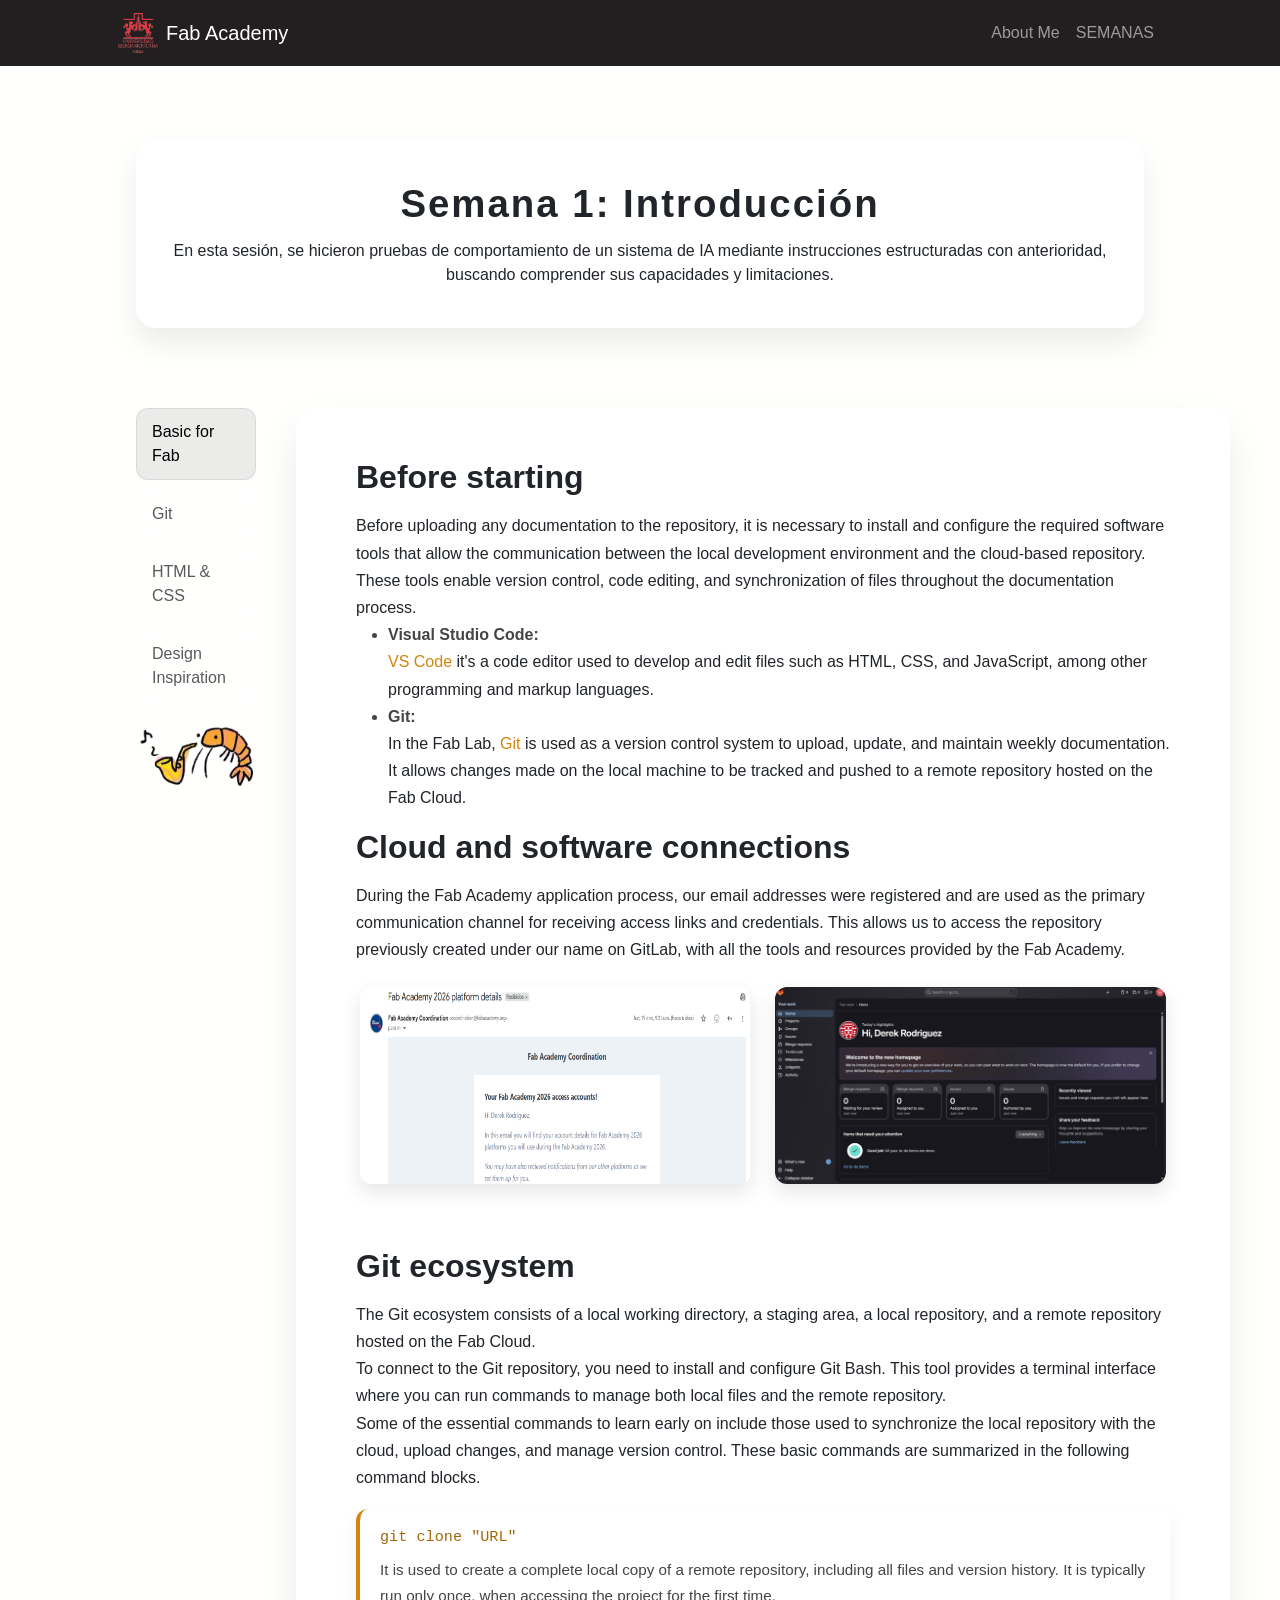
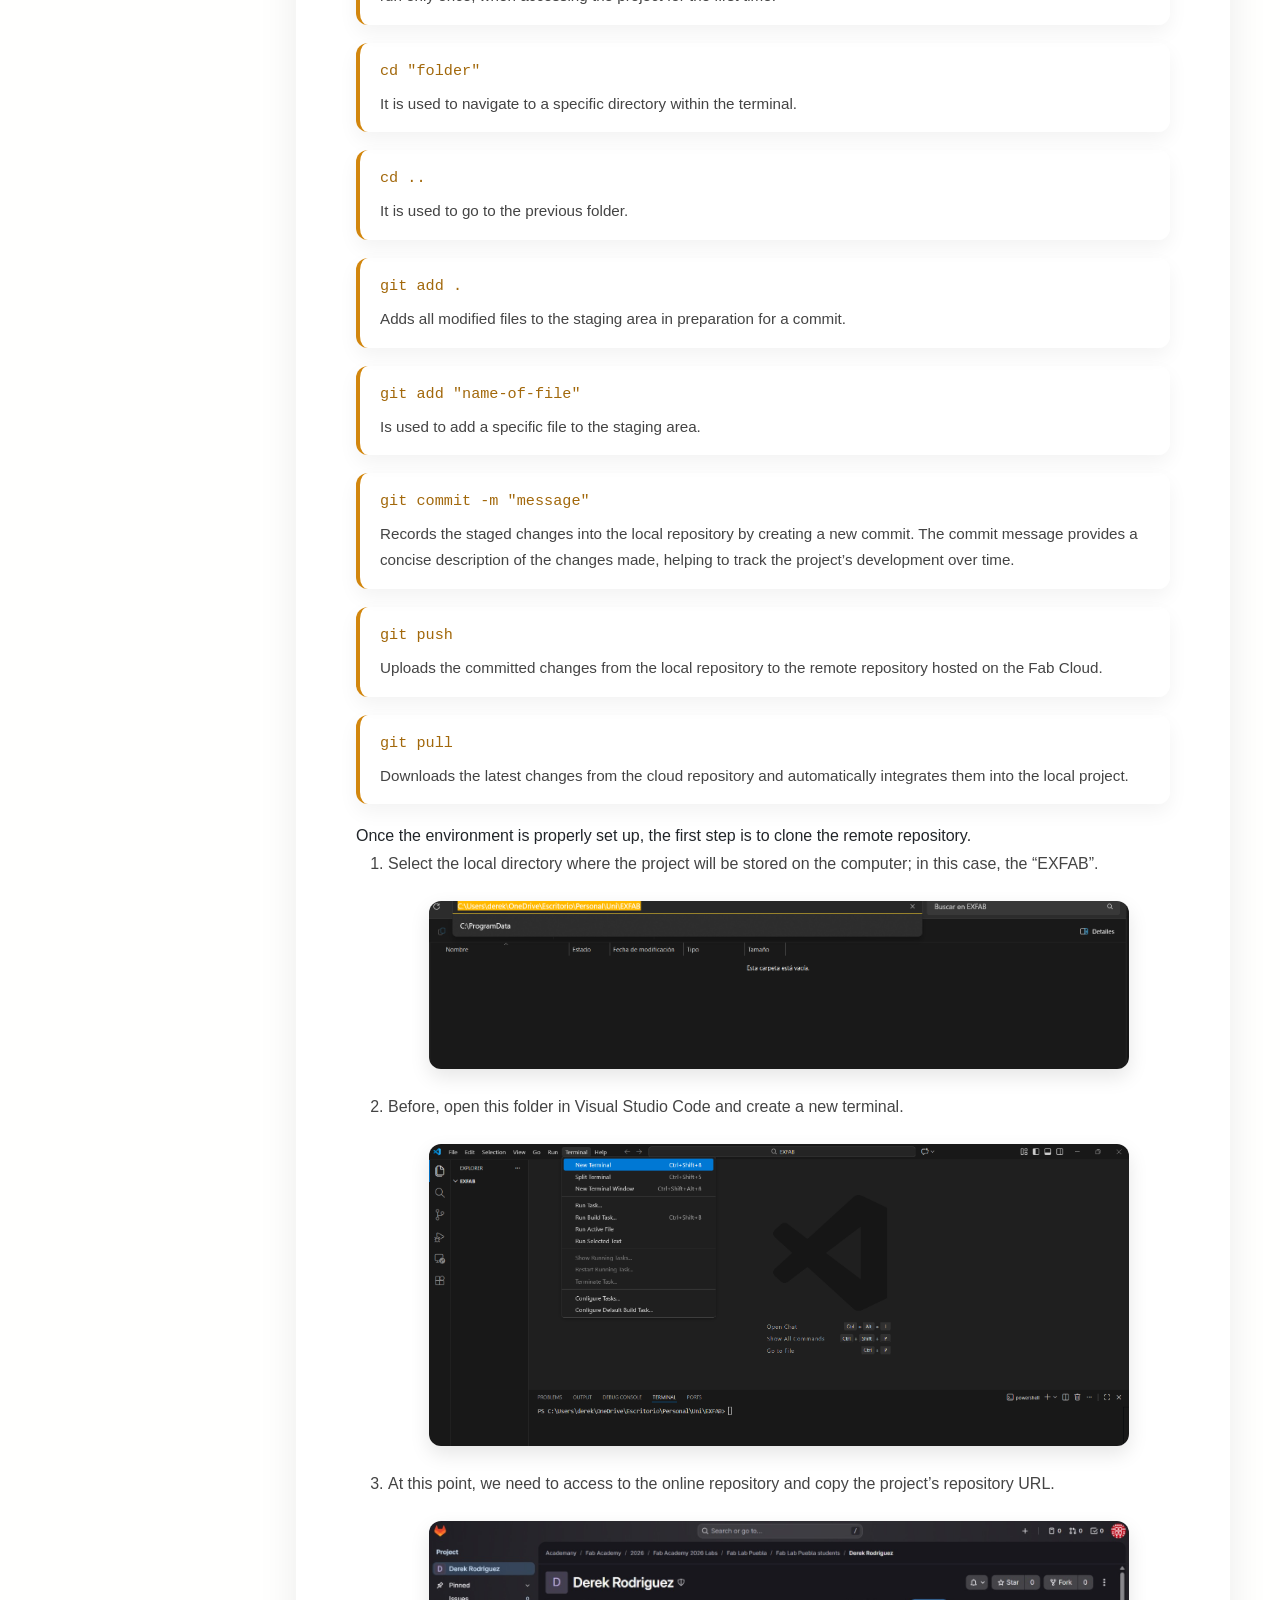
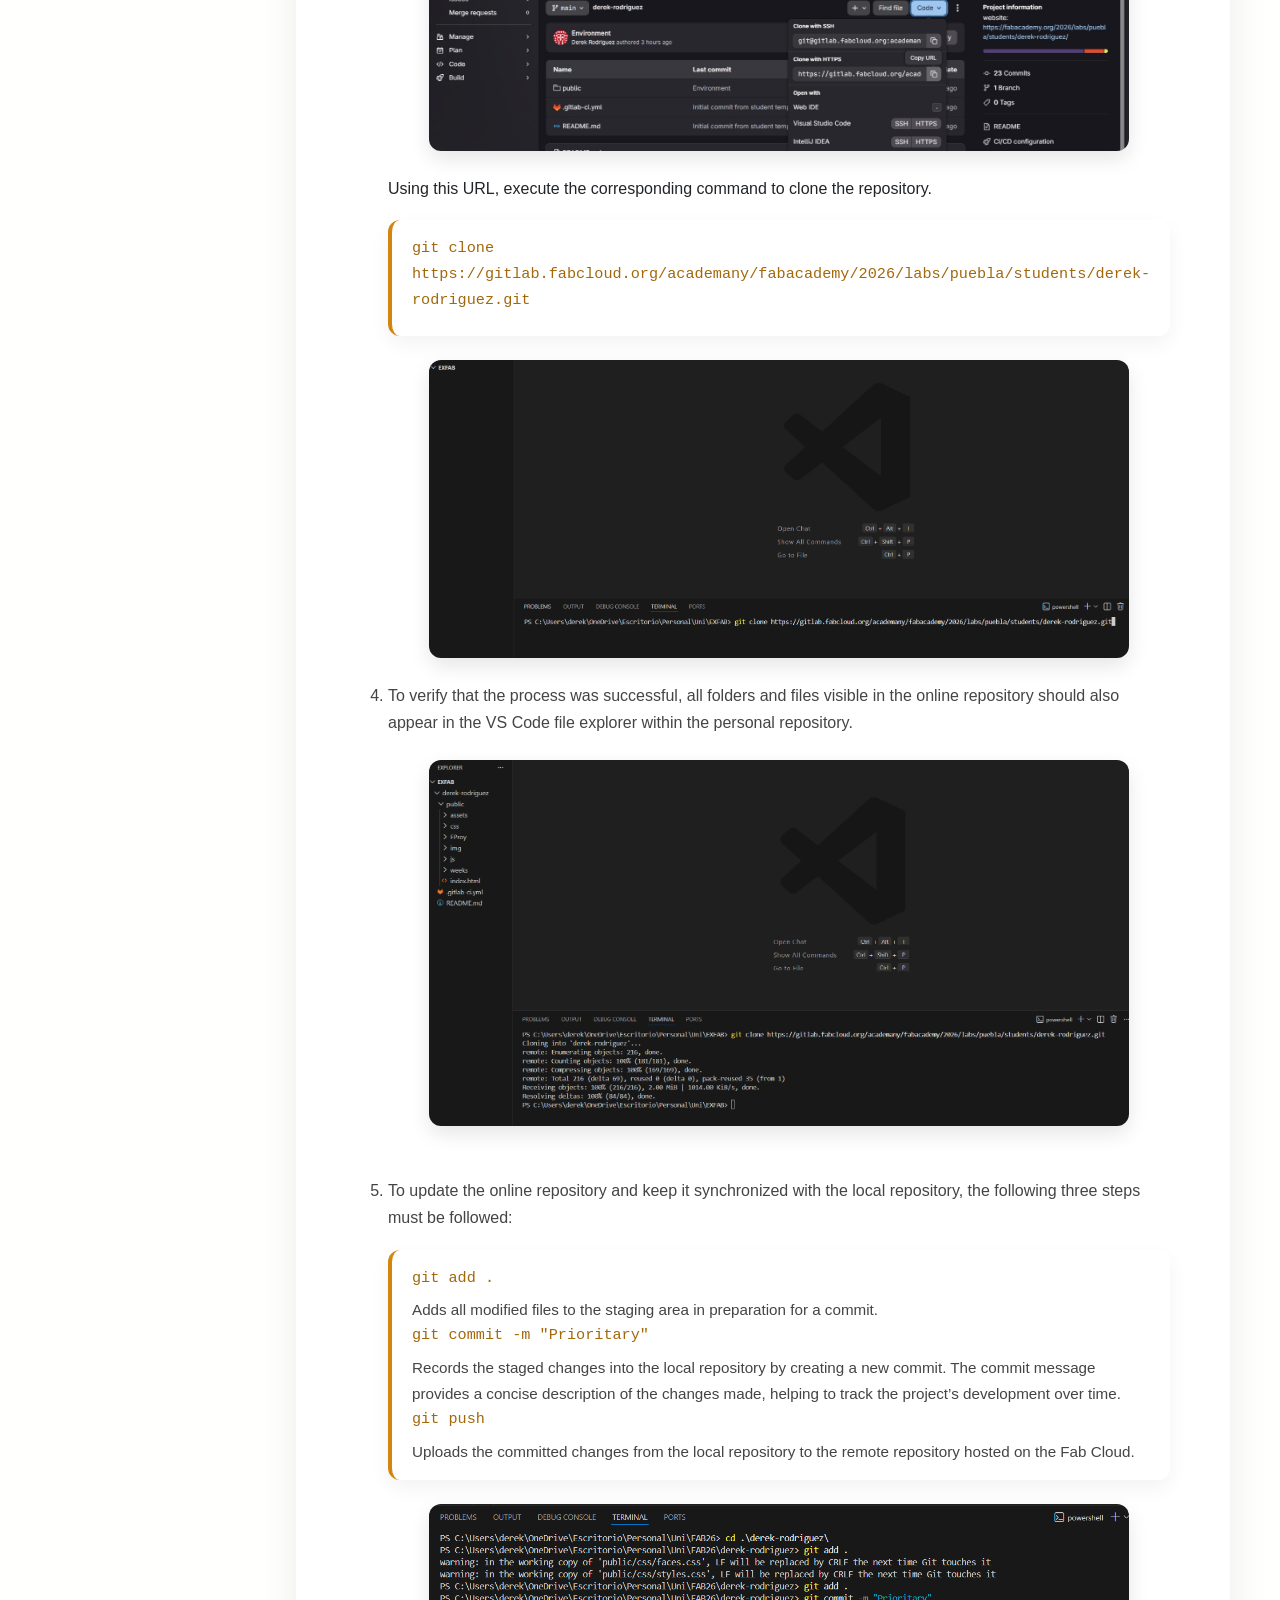
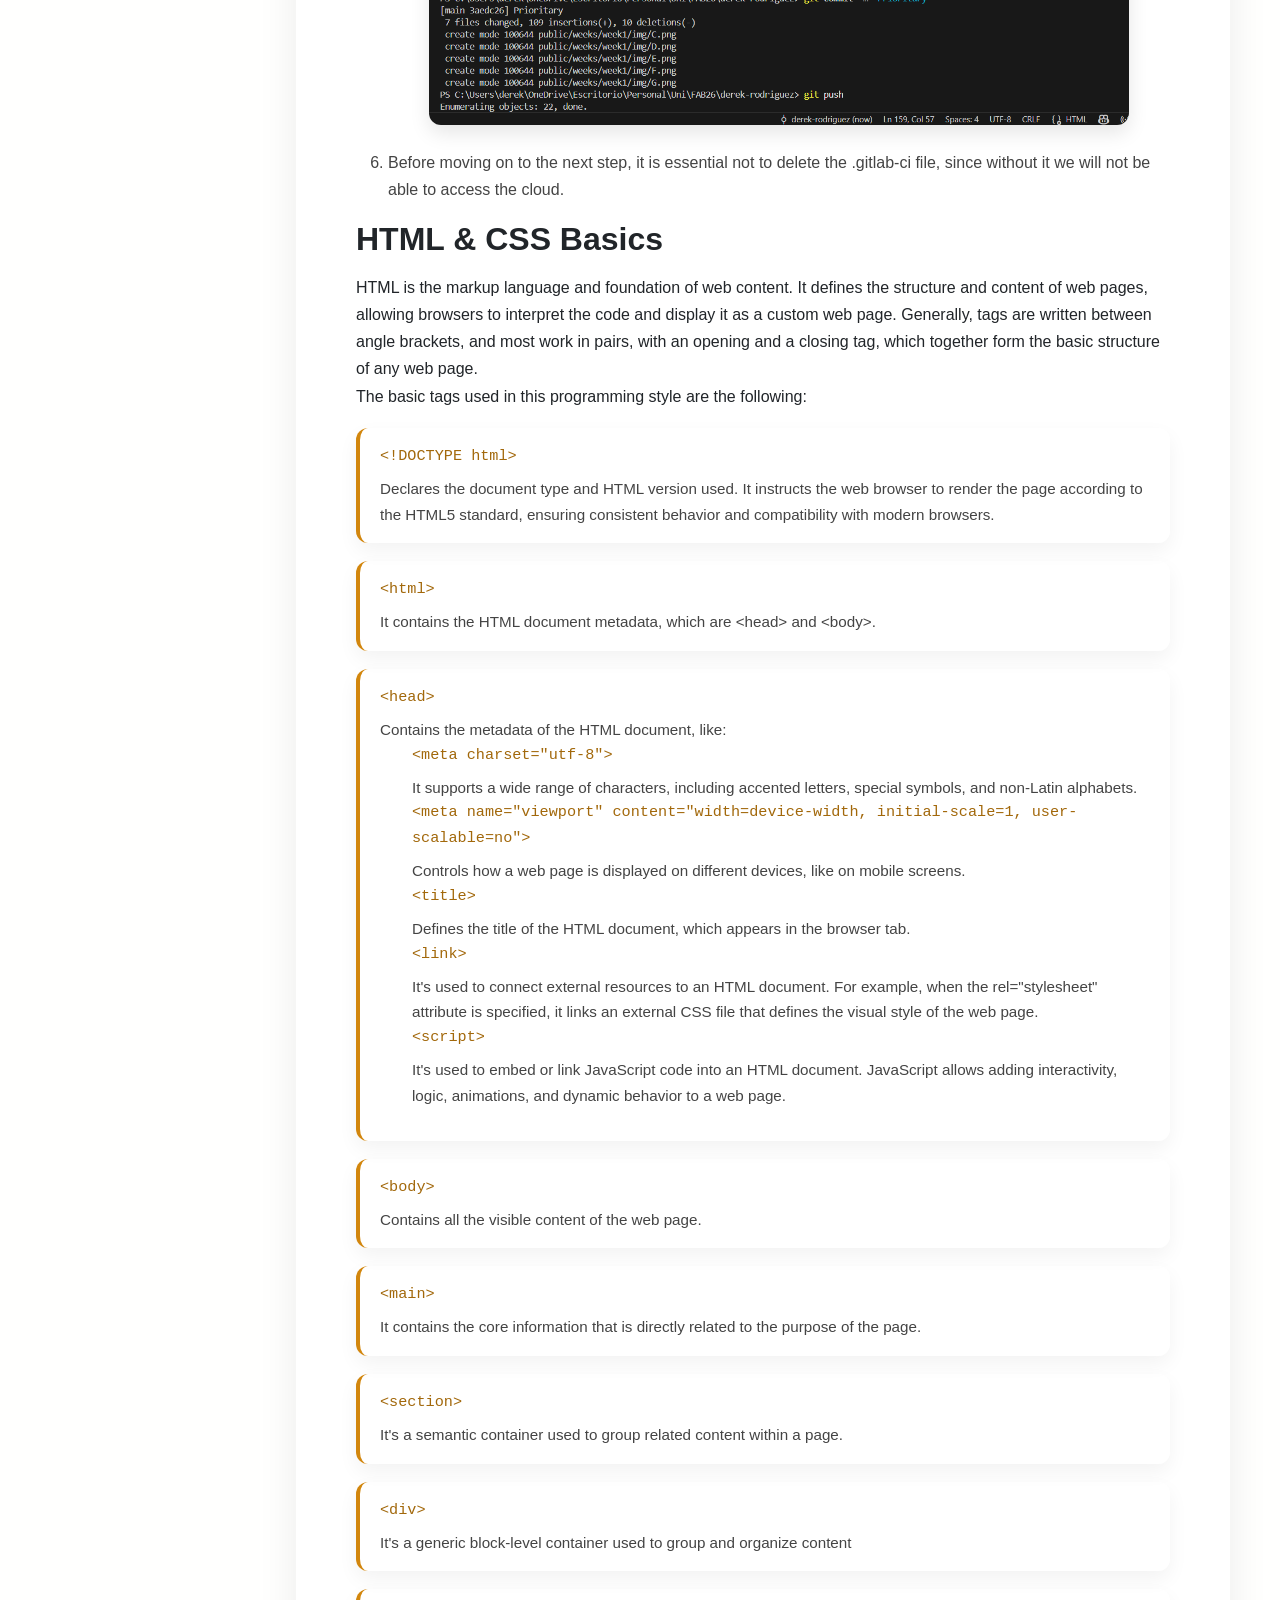
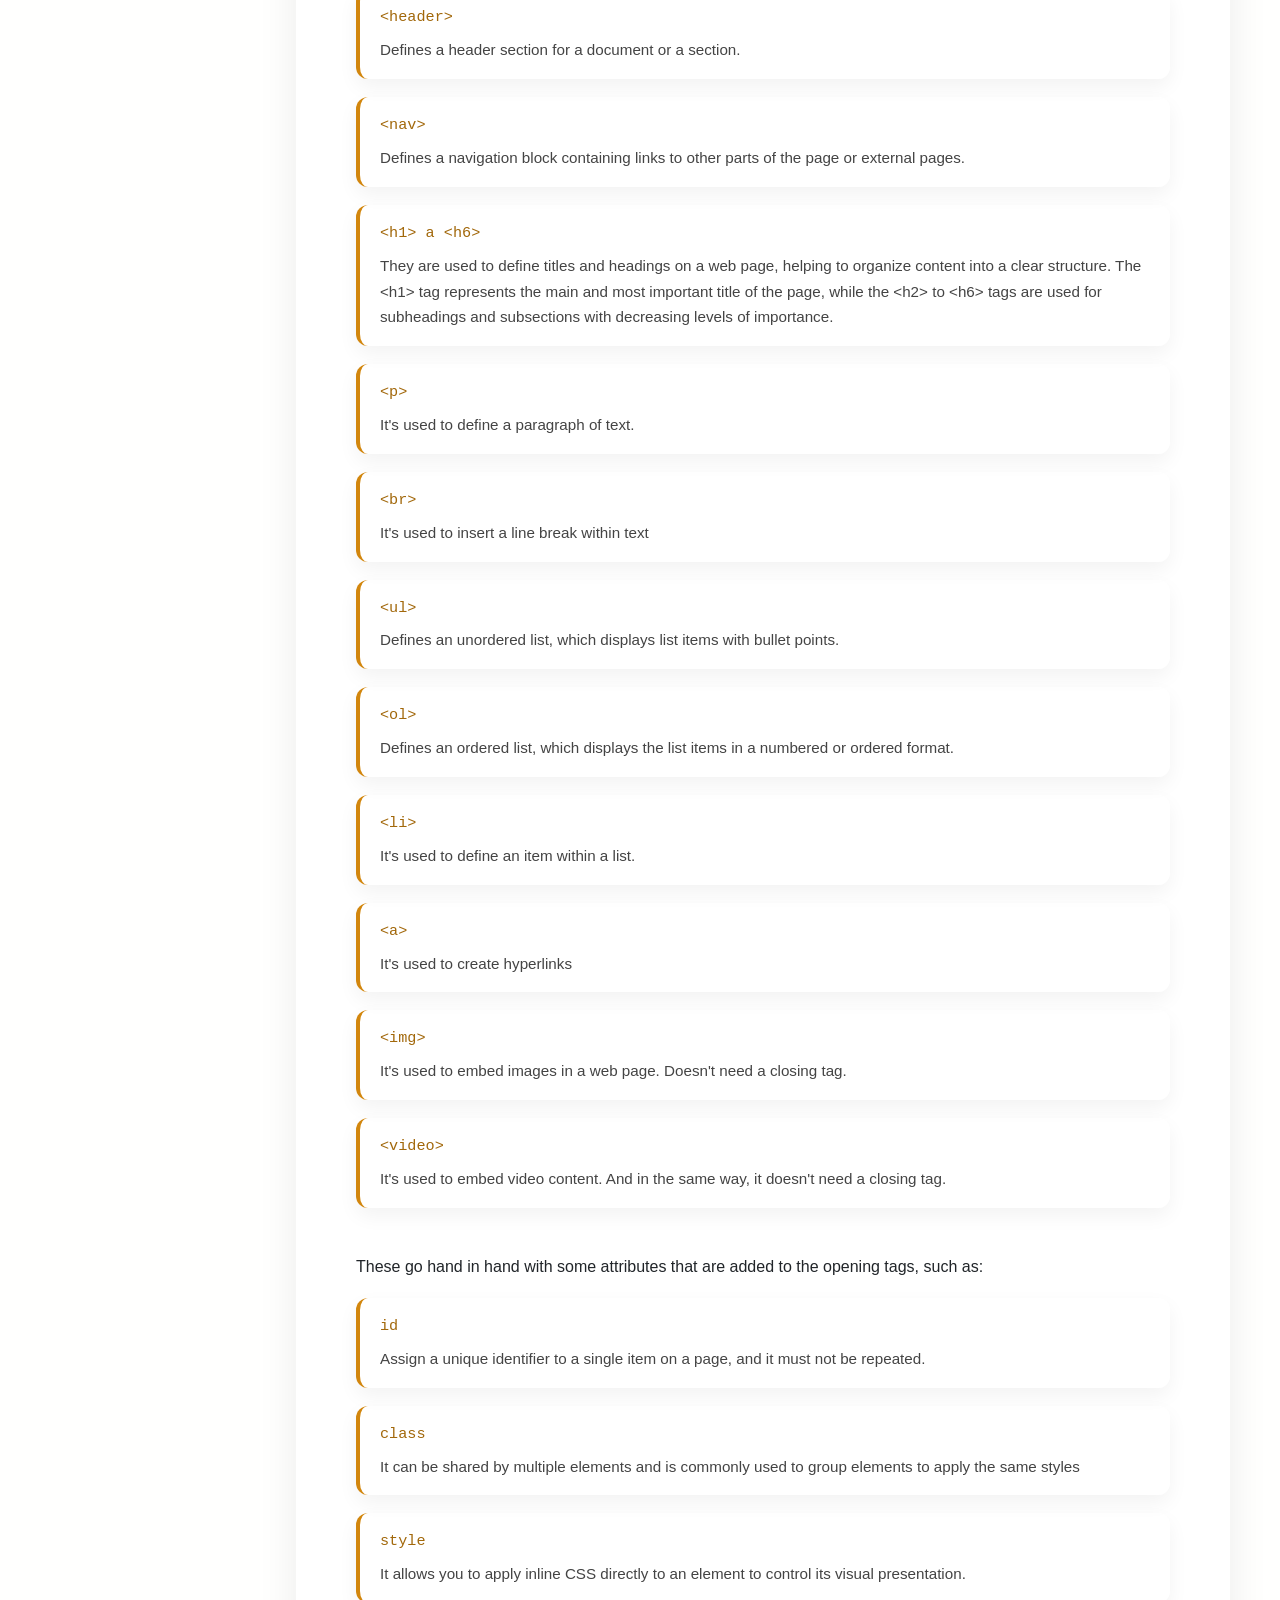
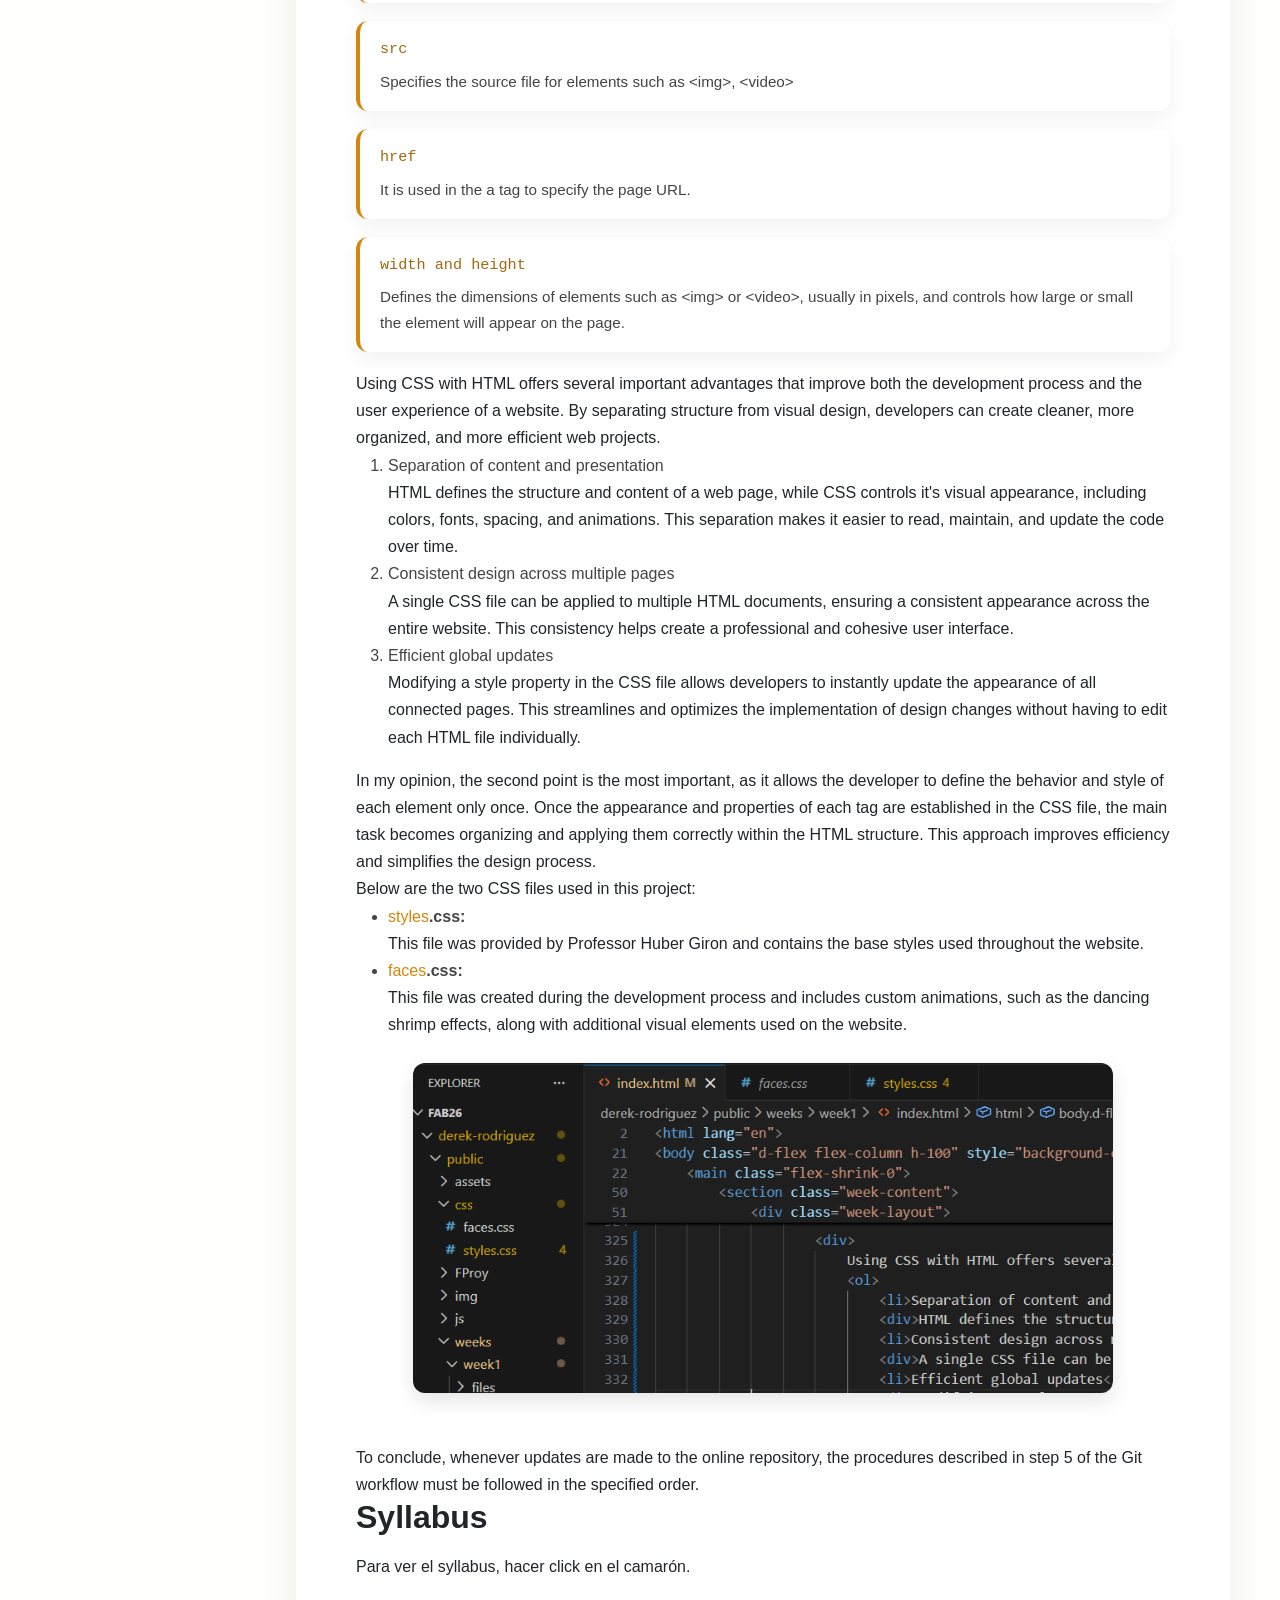
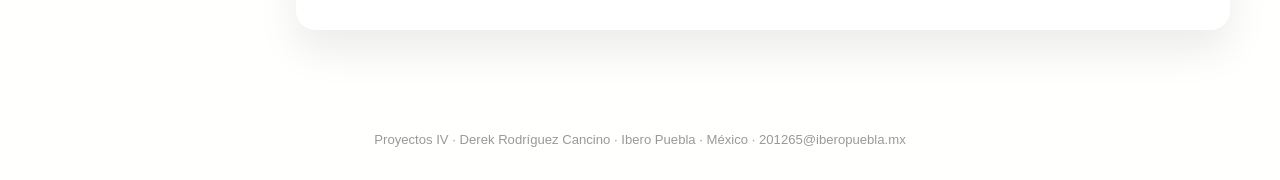
==== commit 8eed38d5: "dfsdf" ====
--- a/weeks/week1/index.html
+++ b/weeks/week1/index.html
@@ -357,9 +357,7 @@
 
     <!-- Footer-->
     <footer>
-        <!--<div class="col-auto"><div class="small m-0 text-white">Fab Academy · Derek Rodríguez Cancino · Fab Lab Puebla · México · 201265@iberopuebla.mx</div></div>-->
-        <div class="col-auto"><div class="small m-0 text-gray">Copyright 2026 Derek Rodriguez - Creative Commons Attribution Non Commercial</div></div>
-        <div class="col-auto"><div class="small m-0 text-gray">Source code hosted at<a href="https://gitlab.fabcloud.org/academany/fabacademy/2026/labs/puebla/students/derek-rodriguez" style="color:gray;"> gitlab.fabcloud.org</a></div></div>
+        <div class="col-auto"><div class="small m-0 text-gray">Proyectos IV · Derek Rodríguez Cancino · Ibero Puebla · México · 201265@iberopuebla.mx</div></div>
     </footer>
 
     <!-- Bootstrap core JS-->
@@ -367,15 +365,82 @@
     <script> AOS.init(); </script>
     <!-- Core theme JS-->
     <script>
-    const links = document.querySelectorAll('.menu-link');
-
-    links.forEach(link => {
-        link.addEventListener('click', () => {
-            links.forEach(l => l.classList.remove('active'));
-            link.classList.add('active');
+
+        document.querySelectorAll(".cad-tabs-wrapper").forEach(wrapper => {
+
+        let currentGroup = wrapper.querySelector(".cad-group:not([style*='none'])")?.id 
+                            || wrapper.querySelector(".cad-group").id;
+
+        let menuIndex = 0;
+
+        function getMenus(){
+            return wrapper.querySelectorAll(
+            `#${currentGroup} .cad-menu`
+            );
+        }
+
+        function showMenu(){
+            const menus = getMenus();
+            menus.forEach(m => m.classList.remove("active"));
+            if(menus.length > 0){
+            menus[menuIndex].classList.add("active");
+            }
+        }
+
+        wrapper.querySelectorAll(".cad-arrow").forEach(btn=>{
+            btn.addEventListener("click", e=>{
+            const dir = btn.classList.contains("left") ? -1 : 1;
+            const menus = getMenus();
+
+            menuIndex += dir;
+
+            // carrusel infinito
+            if(menuIndex < 0) menuIndex = menus.length - 1;
+            if(menuIndex >= menus.length) menuIndex = 0;
+
+            showMenu();
+            });
         });
-    });
-</script>
+
+        wrapper.querySelectorAll(".cad-tab").forEach(tab=>{
+            tab.addEventListener("click", ()=>{
+
+            wrapper.querySelectorAll(".cad-tab")
+                .forEach(t=>t.classList.remove("active"));
+            tab.classList.add("active");
+
+            const group = tab.getAttribute("onclick")
+                ?.match(/'([^']+)'/)[1];
+
+            wrapper.querySelectorAll(".cad-group")
+                .forEach(g=>g.style.display="none");
+
+            const target = wrapper.querySelector("#"+group);
+            if(target){
+                target.style.display="block";
+                currentGroup = group;
+                menuIndex = 0;
+                showMenu();
+            }
+
+            });
+        });
+
+        showMenu();
+
+        });
+
+    </script>
+    <script>
+        const links = document.querySelectorAll('.menu-link');
+
+        links.forEach(link => {
+            link.addEventListener('click', () => {
+                links.forEach(l => l.classList.remove('active'));
+                link.classList.add('active');
+            });
+        });
+    </script>
 
 </body>
 
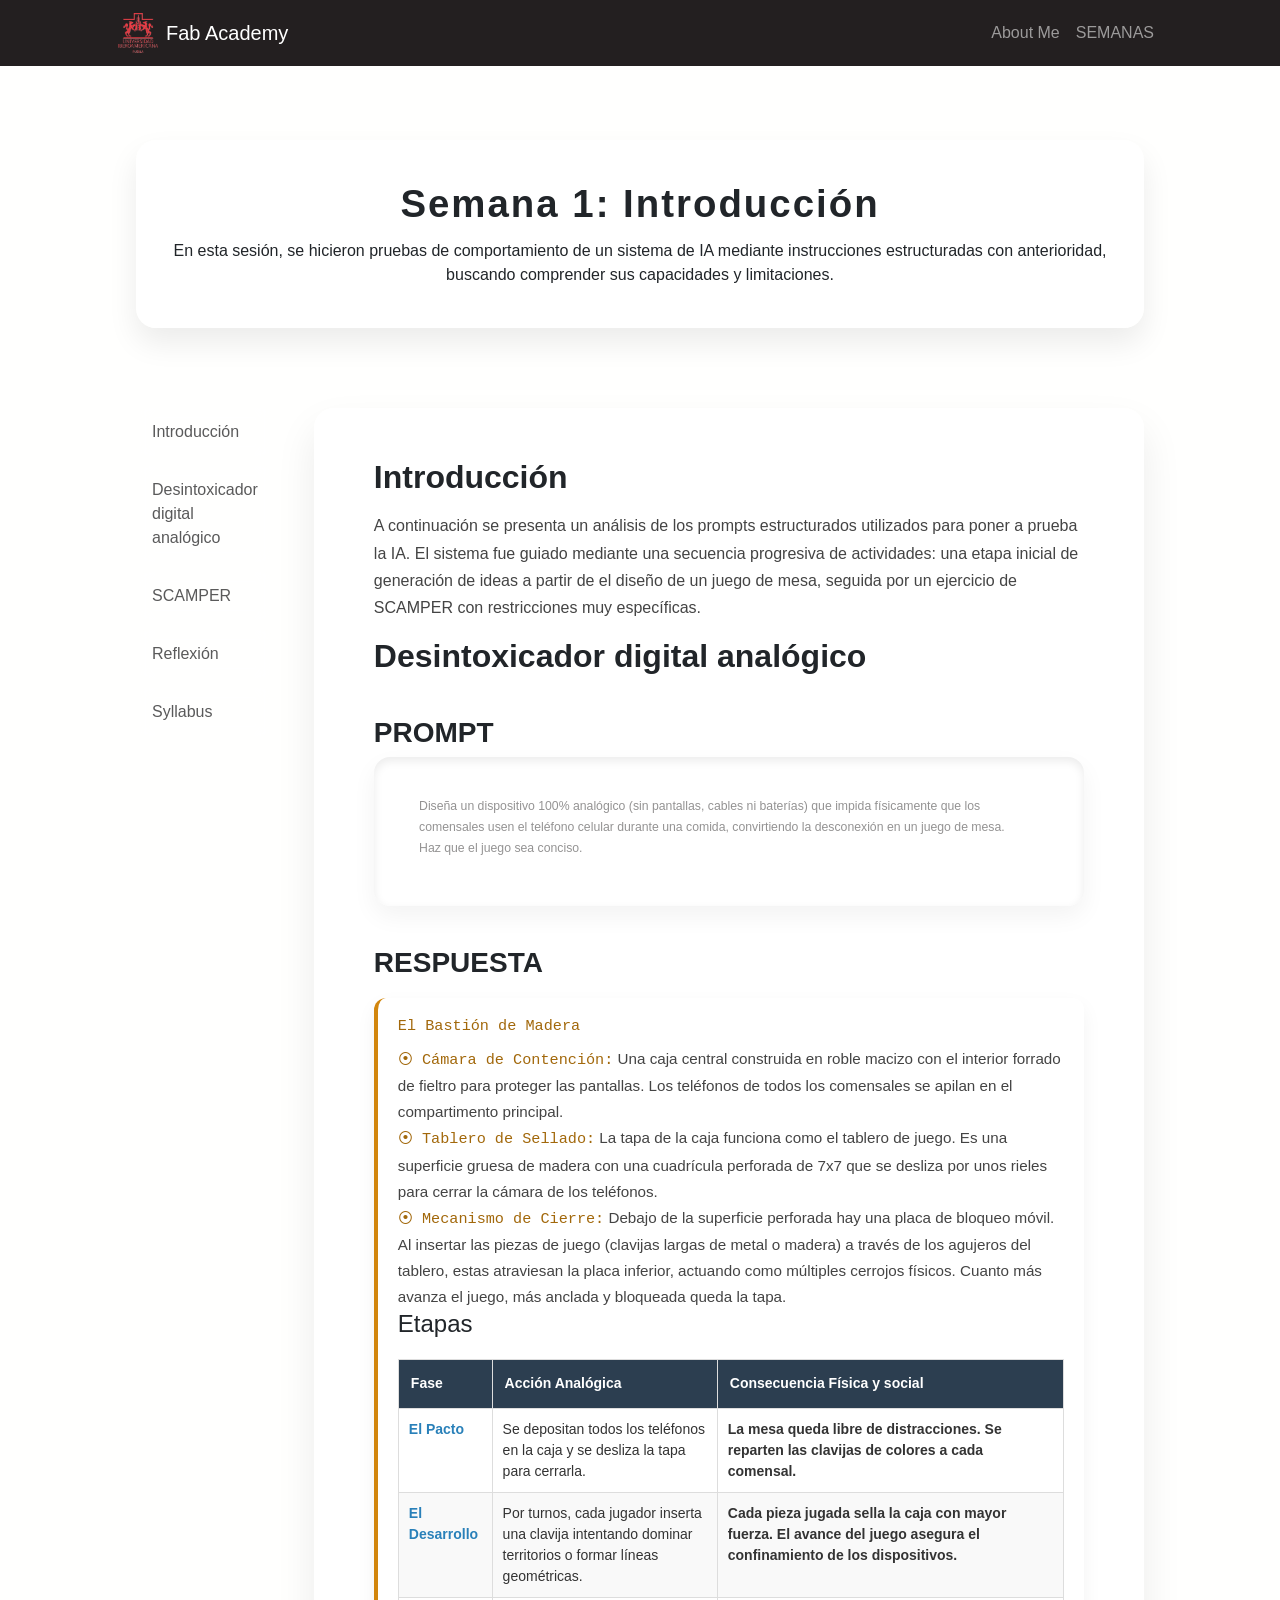
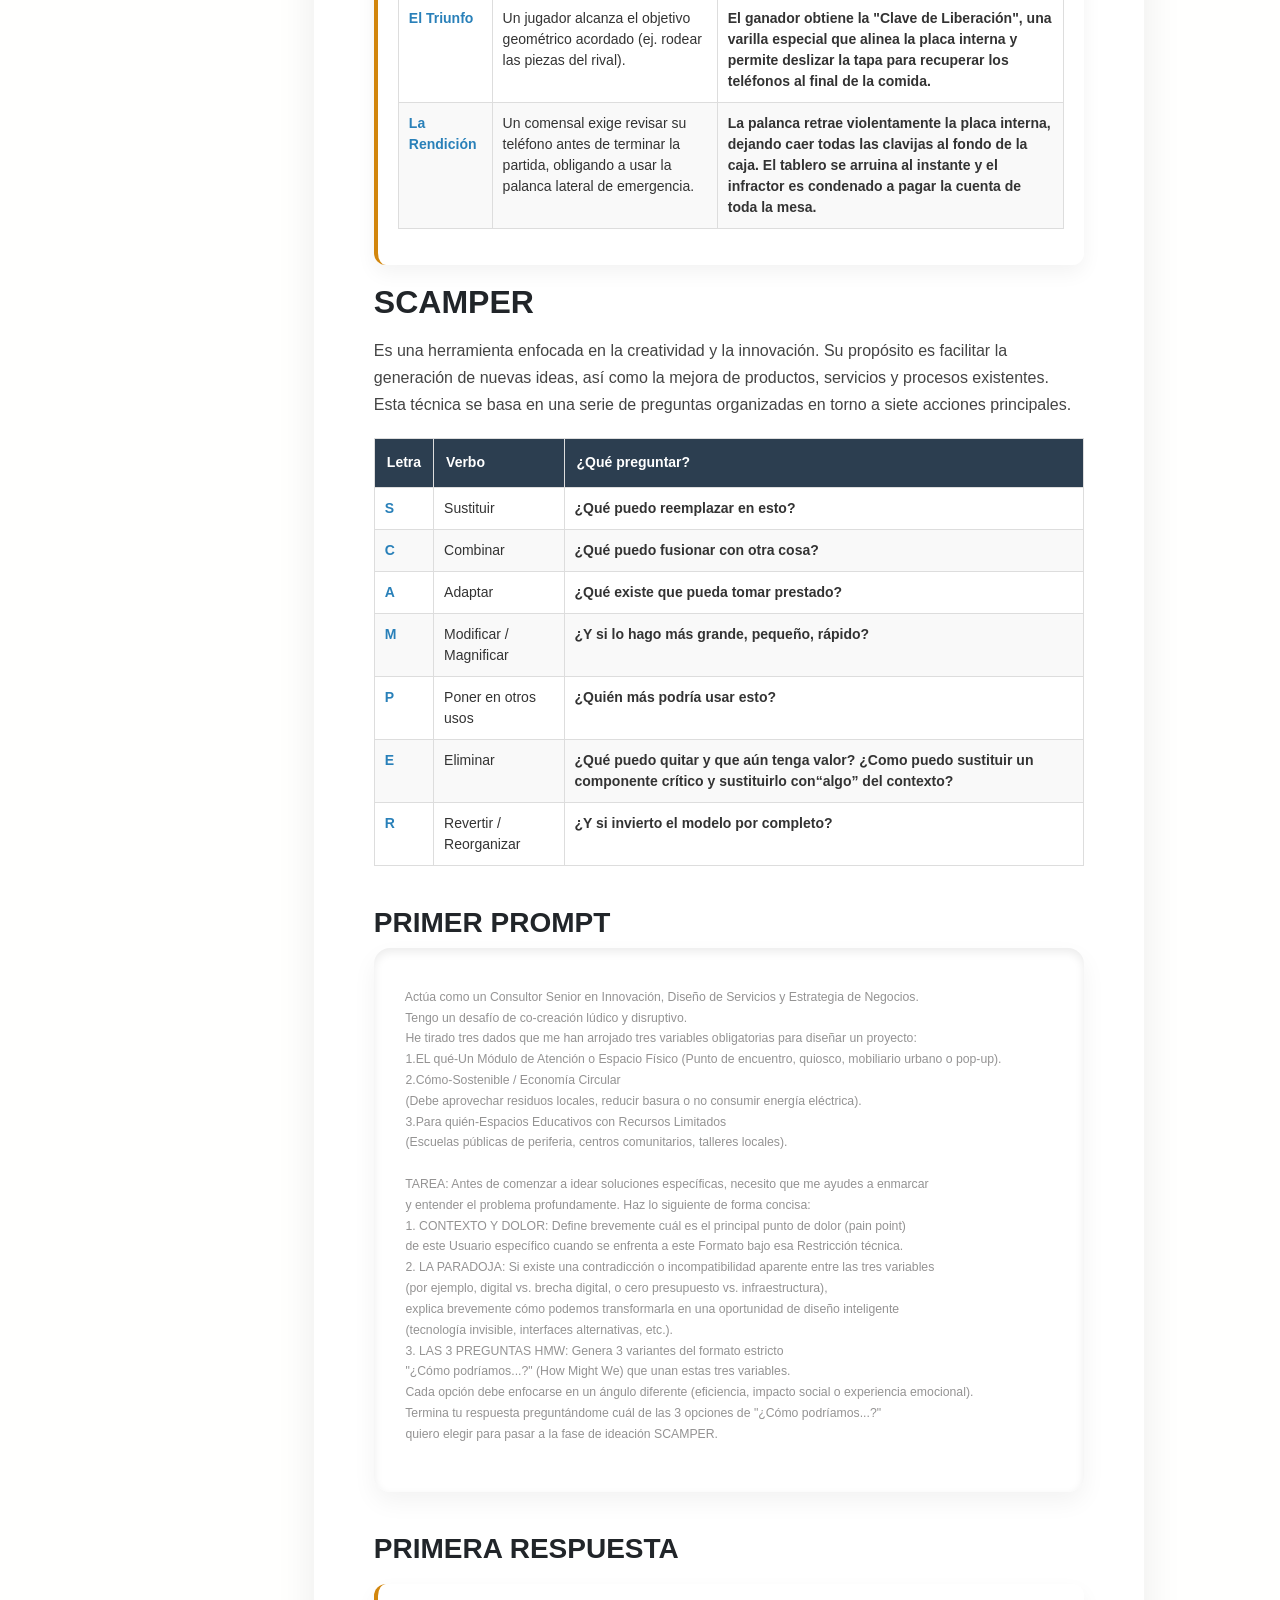
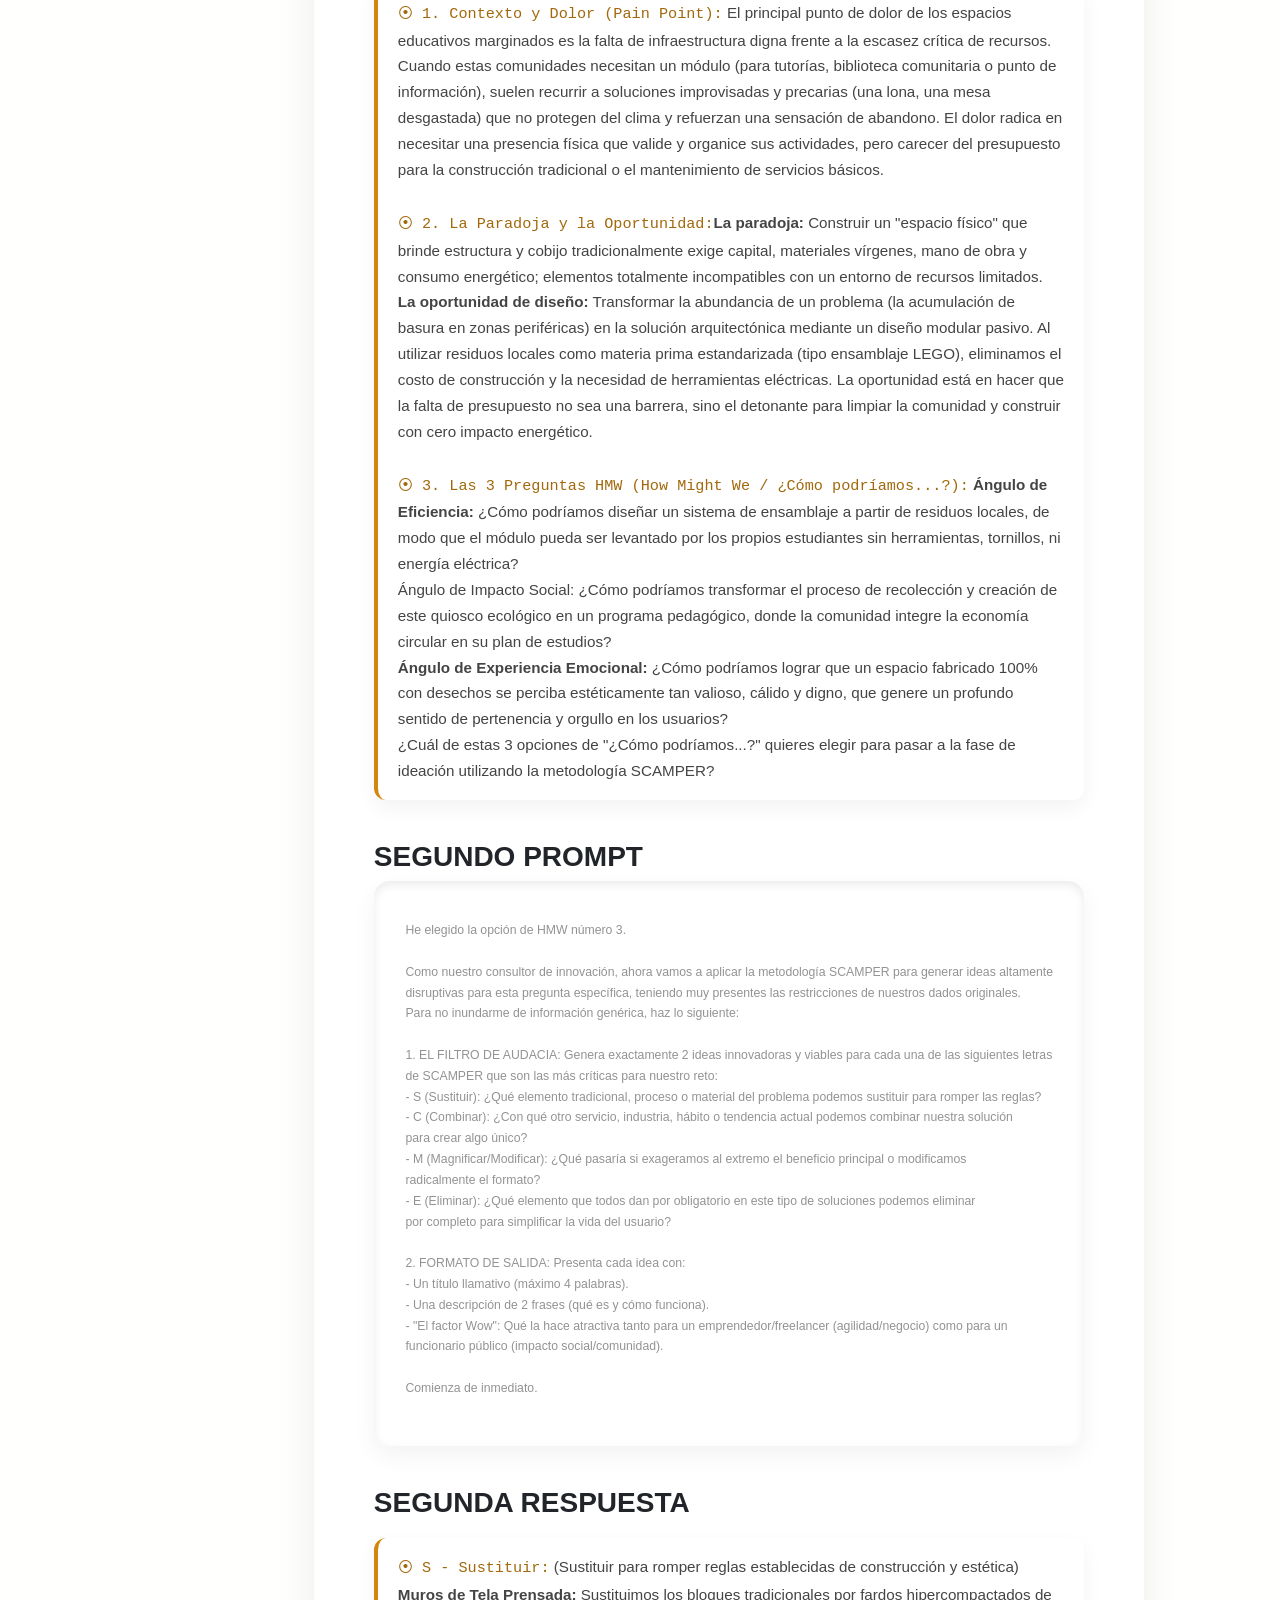
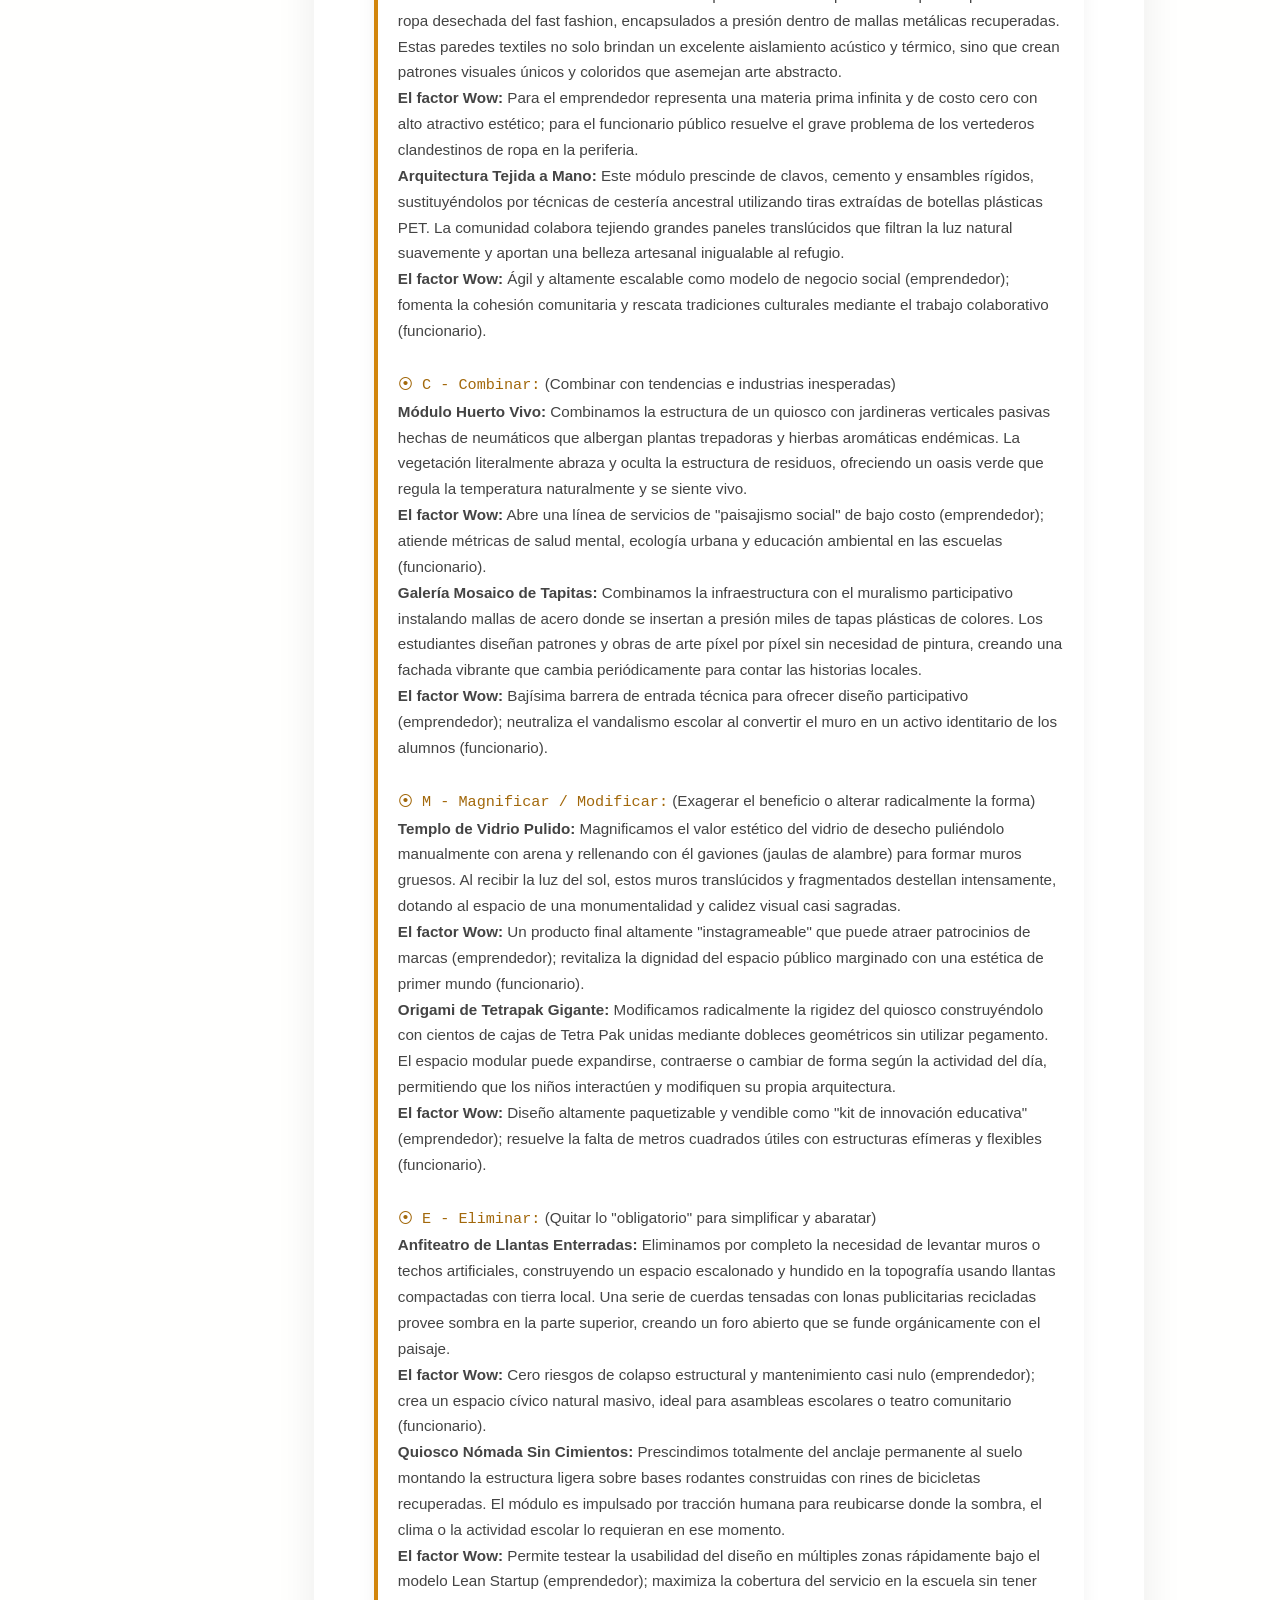
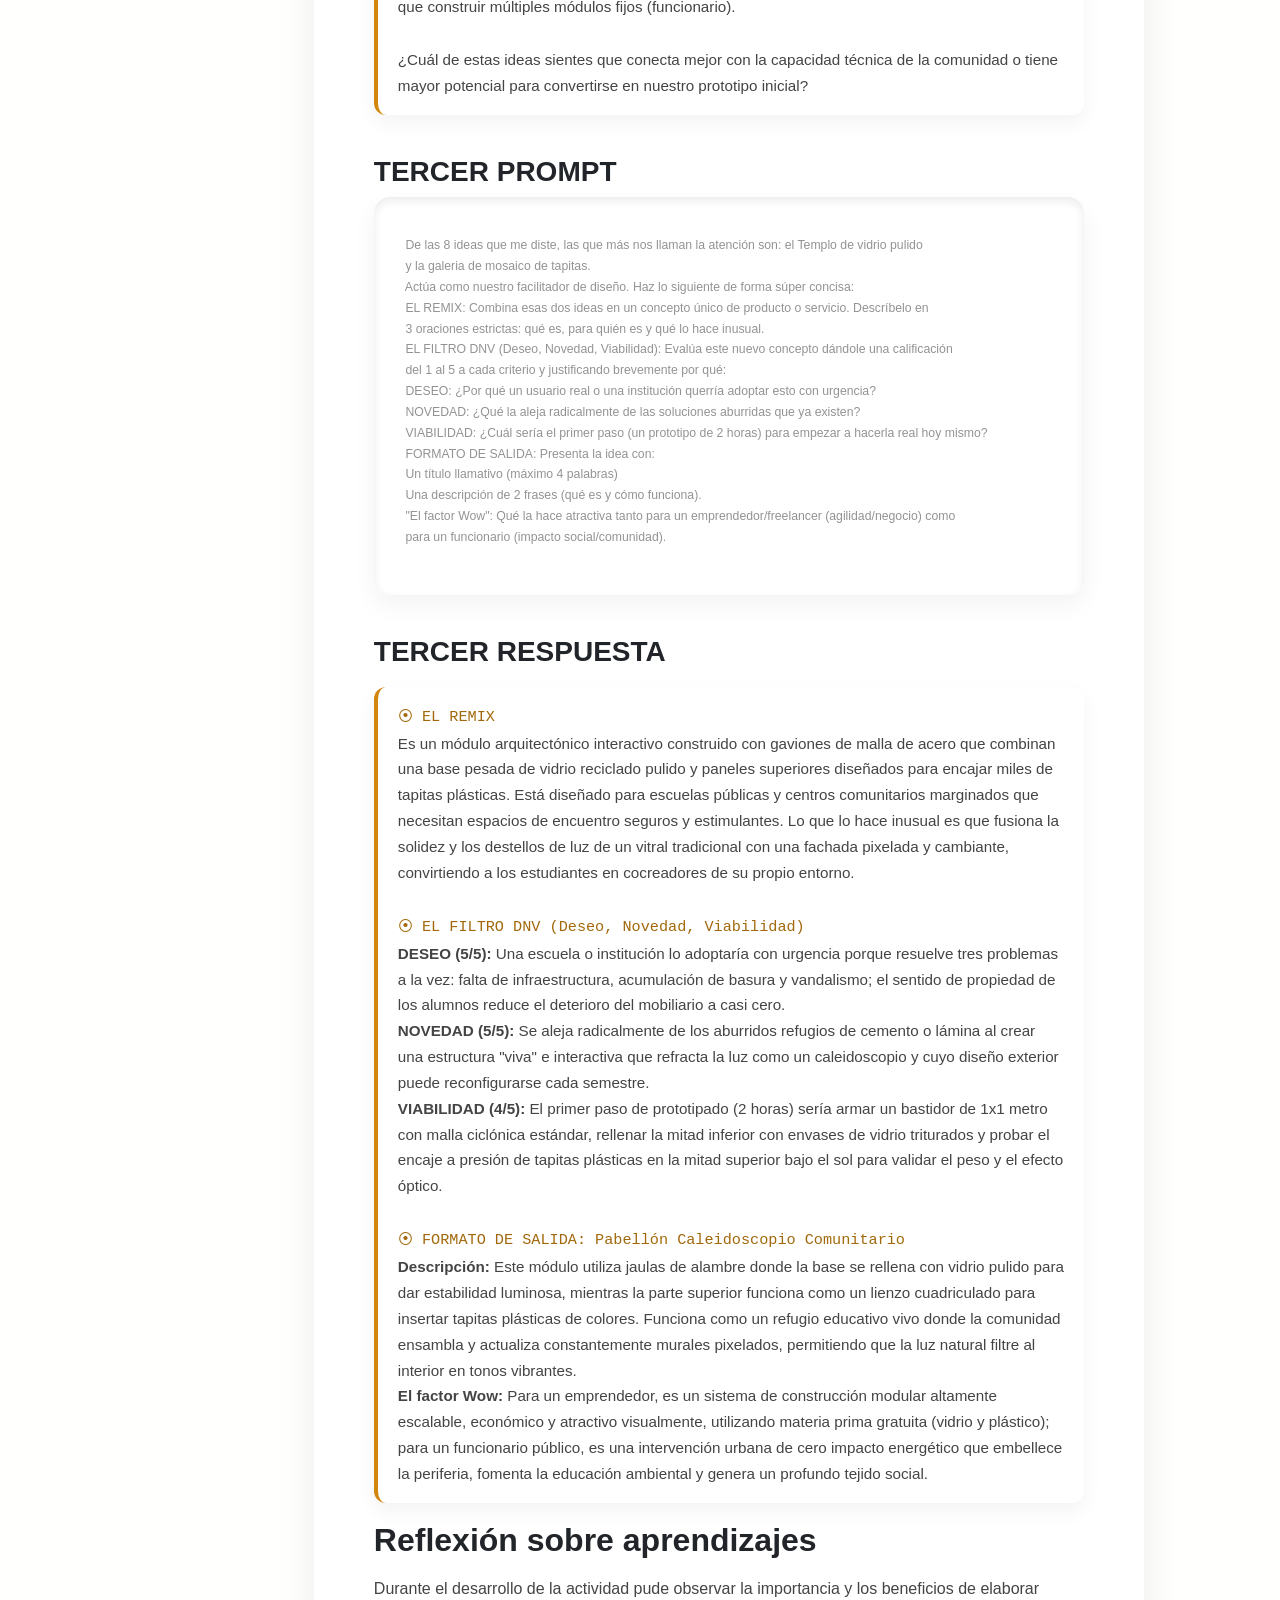
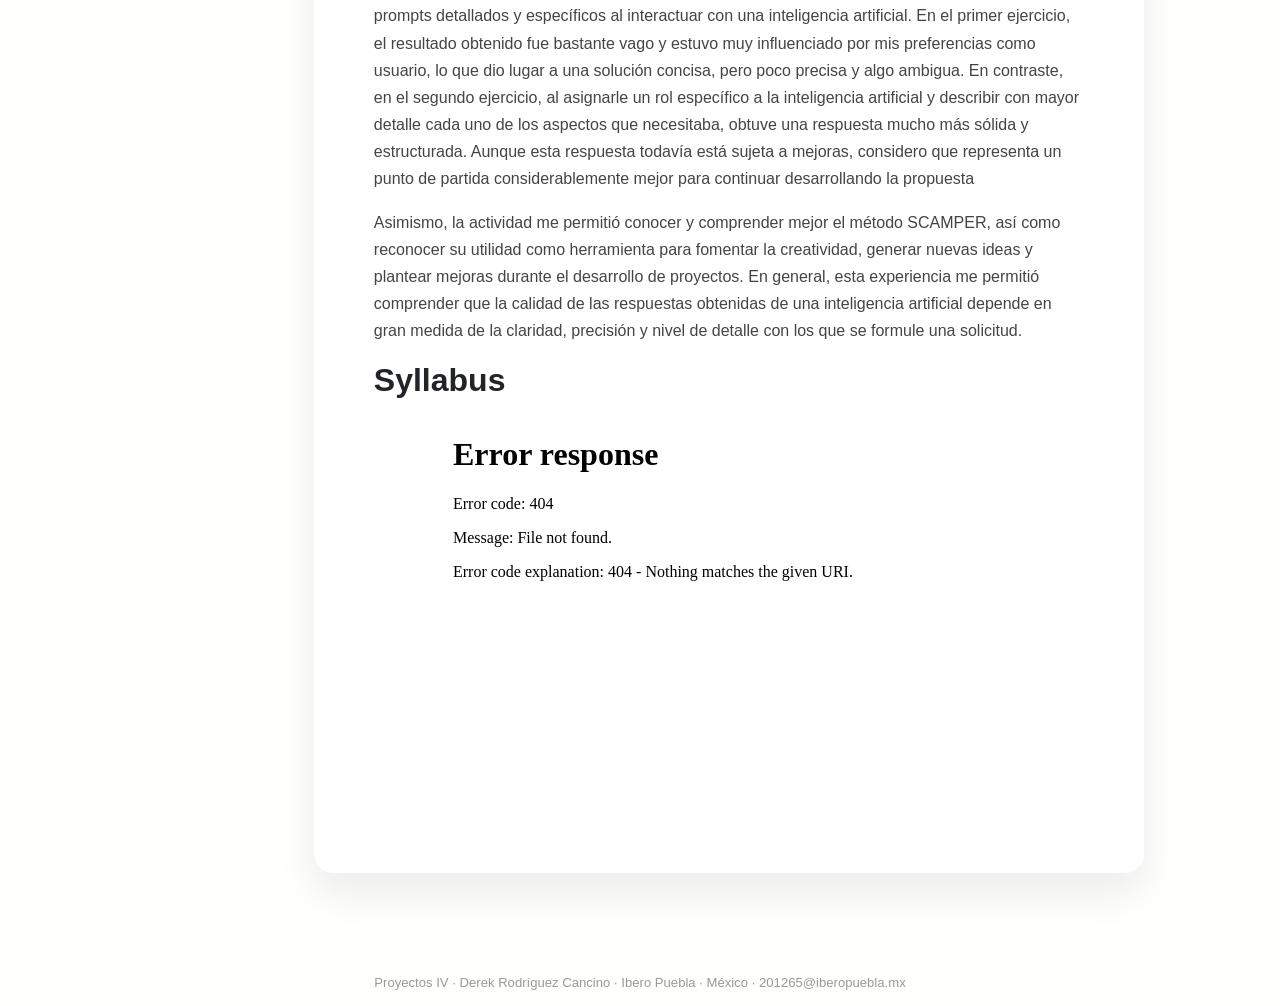
==== commit eed9a2e5: "kamil" ====
--- a/weeks/week1/index.html
+++ b/weeks/week1/index.html
@@ -44,310 +44,305 @@
         <section class="week-content">
             <div class="week-layout">
                 <aside class="week-menu">
-                    <a href="#Basics" class="menu-link active">Basic for Fab</a>
-                    <a href="#Git" class="menu-link">Git</a>
-                    <a href="#VSC" class="menu-link">HTML & CSS</a>
-                    <a href="#DI" class="menu-link">Design Inspiration</a>
-                    <div class="side-shrimp">
-                        <a href="files/2026_Syllabus_Proyecto_Ingeniería_IV_FIRMADO_DRC.pdf" download="">
-                            <img src="../../img/faces/AA.png" class="shrimp-dance" alt="Dancing shrimp">
-                        </a>
-                    </div>
+                    <a href="#INTRO" class="menu-link">Introducción</a>
+                    <a href="#QUE" class="menu-link">Desintoxicador digital analógico</a>
+                    <a href="#SO" class="menu-link">SCAMPER</a>
+                    <a href="#Learning" class="menu-link">Reflexión</a>
+                    <a href="#Syllabus" class="menu-link">Syllabus</a>                   
                 </aside>
+
                 <div class="week-paper">
-                    <h2 id="Basics">Before starting</h2>
-                    <div>
-                        Before uploading any documentation to the repository, it is necessary to install and configure the required software 
-                        tools that allow the communication between the local development environment and the cloud-based repository.<br>
-                        These tools enable version control, code editing, and synchronization of files throughout the documentation process.
-                        <ul>
-                            <li><strong>Visual Studio Code:</strong></li>
-                            <div><a href="https://share.google/Y9tIHsavfug9iPJpq">VS Code</a> it's a code editor used to develop and edit files such as 
-                                HTML, CSS, and JavaScript, among other programming and markup languages.
-                            </div>
-                            <li><strong>Git:</strong></li>
-                            <div>In the Fab Lab, <a href="https://share.google/YTuw1Y6wq2DQlzekt">Git</a> is used as a version control system to upload, update, 
-                            and maintain weekly documentation. It allows changes made on the local machine to be tracked and pushed to a remote repository hosted on the Fab Cloud.</div>
-                        </ul> 
-                    </div>
-
-                    <h2>Cloud and software connections</h2>
-                    <div>During the Fab Academy application process, our email addresses were registered and are used as the primary communication channel for receiving access links and credentials.
-                        This allows us to access the repository previously created under our name on GitLab, with all the tools and resources provided by the Fab Academy.
-                        <div class="week-images double">
-                            <img src="img/B.png" alt="Fab email">
-                            <img src="img/A.jpeg" alt="Fab git">
+                    
+                    <h2 id="INTRO">Introducción</h2>
+                    <p></p>
+                                       
+                    <p>A continuación se presenta un análisis de los prompts estructurados utilizados para poner a prueba la IA. El sistema fue guiado mediante una secuencia progresiva de actividades: una etapa inicial de generación de ideas a partir de el diseño de un juego de mesa, seguida por un ejercicio de SCAMPER con restricciones muy específicas.
+                    </p>
+
+                    <h2 id="QUE">Desintoxicador digital analógico</h2> 
+
+                    <h3>PROMPT</h3>
+                    <div class="code-area" style="text-align: right !important;">
+                        <pre style="display: inline-block; text-align: left;"><code class="lang-cpp">
+        Diseña un dispositivo 100% analógico (sin pantallas, cables ni baterías) que impida físicamente que los 
+        comensales usen el teléfono celular durante una comida, convirtiendo la desconexión en un juego de mesa. 
+        Haz que el juego sea conciso.                         
+                        </code></pre>                   
+                    </div>
+
+                    <h3>RESPUESTA</h3>
+                    <div class="command-block">
+                        <p><code>El Bastión de Madera</code></p>                                            
+                        <p><code style="display:inline;">⦿ Cámara de Contención:</code> Una caja central construida en roble macizo con el interior forrado de fieltro para proteger las pantallas. Los teléfonos de todos los comensales se apilan en el compartimento principal.</p>                                                                               
+                        <p><code style="display:inline;">⦿ Tablero de Sellado:</code>  La tapa de la caja funciona como el tablero de juego. Es una superficie gruesa de madera con una cuadrícula perforada de 7x7 que se desliza por unos rieles para cerrar la cámara de los teléfonos.</p>                                                                               
+                        <p><code style="display:inline;">⦿ Mecanismo de Cierre:</code> Debajo de la superficie perforada hay una placa de bloqueo móvil. Al insertar las piezas de juego (clavijas largas de metal o madera) a través de los agujeros del tablero, estas atraviesan la placa inferior, actuando como múltiples cerrojos físicos. Cuanto más avanza el juego, más anclada y bloqueada queda la tapa.</p>                                                                               
+
+                        <h4>Etapas</h4>
+                    <table class="material-table">
+                    <thead>
+                        <tr>
+                            <th>Fase</th>
+                            <th>Acción Analógica</th>
+                            <th>Consecuencia Física y social</th>                            
+                                                        
+                        </tr>
+                    </thead>
+                    <tbody>
+                        <tr>
+                            <td class="material-tag"> El Pacto </td>
+                            <td>Se depositan todos los teléfonos en la caja y se desliza la tapa para cerrarla.</td>
+                            <td><b>La mesa queda libre de distracciones. Se reparten las clavijas de colores a cada comensal.</b></td>
+                                                        
+                        </tr>
+                        <tr>
+                            <td class="material-tag"> El Desarrollo</td>
+                            <td>Por turnos, cada jugador inserta una clavija intentando dominar territorios o formar líneas geométricas.</td>
+                            <td><b>Cada pieza jugada sella la caja con mayor fuerza. El avance del juego asegura el confinamiento de los dispositivos.</b></td>
+                                                     
+                        </tr>
+                        <tr>
+                            <td class="material-tag"> El Triunfo</td>
+                            <td>Un jugador alcanza el objetivo geométrico acordado (ej. rodear las piezas del rival).</td>
+                            <td><b>El ganador obtiene la "Clave de Liberación", una varilla especial que alinea la placa interna y permite deslizar la tapa para recuperar los teléfonos al final de la comida.</b></td>
+                                                     
+                        </tr>
+
+                        <tr>
+                            <td class="material-tag"> La Rendición</td>
+                            <td>Un comensal exige revisar su teléfono antes de terminar la partida, obligando a usar la palanca lateral de emergencia.</td>
+                            <td><b>La palanca retrae violentamente la placa interna, dejando caer todas las clavijas al fondo de la caja. El tablero se arruina al instante y el infractor es condenado a pagar la cuenta de toda la mesa.</b></td>
+                                                     
+                        </tr>
+                        
+                    </tbody>
+                    </table>
+                    
+                    </div>
+
+                    <h2 id="SO">SCAMPER</h2>
+                    <p>Es una herramienta enfocada en la creatividad y la innovación. Su propósito es facilitar la generación de nuevas ideas, así como la mejora de productos, servicios y procesos existentes. Esta técnica se basa en una serie de preguntas organizadas en torno a siete acciones principales.</p>
+
+                    <table class="material-table">
+                    <thead>
+                        <tr>
+                            <th>Letra</th>
+                            <th>Verbo</th>
+                            <th>¿Qué preguntar?</th>                            
+                                                        
+                        </tr>
+                    </thead>
+                    <tbody>
+                        <tr>
+                            <td class="material-tag"> S </td>
+                            <td>Sustituir</td>
+                            <td><b>¿Qué puedo reemplazar en esto?</b></td>
+                                                        
+                        </tr>
+                        <tr>
+                            <td class="material-tag"> C</td>
+                            <td>Combinar</td>
+                            <td><b>¿Qué puedo fusionar con otra cosa?</b></td>
+                                                     
+                        </tr>
+                        <tr>
+                            <td class="material-tag"> A</td>
+                            <td>Adaptar</td>
+                            <td><b>¿Qué existe que pueda tomar prestado?</b></td>
+                                                     
+                        </tr>
+
+                        <tr>
+                            <td class="material-tag"> M</td>
+                            <td>Modificar / Magnificar</td>
+                            <td><b>¿Y si lo hago más grande, pequeño, rápido?</b></td>
+                                                     
+                        </tr>
+
+                        <tr>
+                            <td class="material-tag"> P</td>
+                            <td>Poner en otros usos</td>
+                            <td><b>¿Quién más podría usar esto?</b></td>
+                                                     
+                        </tr>
+
+                        <tr>
+                            <td class="material-tag"> E</td>
+                            <td>Eliminar</td>
+                            <td><b>¿Qué puedo quitar y que aún tenga valor? ¿Como puedo sustituir un componente crítico y sustituirlo con“algo” del contexto?</b></td>
+                                                     
+                        </tr>
+
+                        <tr>
+                            <td class="material-tag"> R</td>
+                            <td>Revertir / Reorganizar</td>
+                            <td><b>¿Y si invierto el modelo por completo?</b></td>
+                                                     
+                        </tr>
+                        
+                    </tbody>
+                    </table>
+
+                    <h3>PRIMER PROMPT</h3>
+                    <div class="code-area" style="text-align: right !important;">
+                        <pre style="display: inline-block; text-align: left;"><code class="lang-cpp">
+    Actúa como un Consultor Senior en Innovación, Diseño de Servicios y Estrategia de Negocios. 
+    Tengo un desafío de co-creación lúdico y disruptivo. 
+    He tirado tres dados que me han arrojado tres variables obligatorias para diseñar un proyecto:
+    1.EL qué-Un Módulo de Atención o Espacio Físico (Punto de encuentro, quiosco, mobiliario urbano o pop-up).
+    2.Cómo-Sostenible / Economía Circular 
+    (Debe aprovechar residuos locales, reducir basura o no consumir energía eléctrica).
+    3.Para quién-Espacios Educativos con Recursos Limitados 
+    (Escuelas públicas de periferia, centros comunitarios, talleres locales).&nbsp;
+    
+    TAREA: Antes de comenzar a idear soluciones específicas, necesito que me ayudes a enmarcar 
+    y entender el problema profundamente. Haz lo siguiente de forma concisa:
+    1. CONTEXTO Y DOLOR: Define brevemente cuál es el principal punto de dolor (pain point) 
+    de este Usuario específico cuando se enfrenta a este Formato bajo esa Restricción técnica.
+    2. LA PARADOJA: Si existe una contradicción o incompatibilidad aparente entre las tres variables 
+    (por ejemplo, digital vs. brecha digital, o cero presupuesto vs. infraestructura), 
+    explica brevemente cómo podemos transformarla en una oportunidad de diseño inteligente 
+    (tecnología invisible, interfaces alternativas, etc.).
+    3. LAS 3 PREGUNTAS HMW: Genera 3 variantes del formato estricto 
+    "¿Cómo podríamos...?" (How Might We) que unan estas tres variables. 
+    Cada opción debe enfocarse en un ángulo diferente (eficiencia, impacto social o experiencia emocional).
+    Termina tu respuesta preguntándome cuál de las 3 opciones de "¿Cómo podríamos...?" 
+    quiero elegir para pasar a la fase de ideación SCAMPER.                         
+                        </code></pre>                   
+                    </div>
+
+                    <h3>PRIMERA RESPUESTA</h3>
+                    <div class="command-block">                                                                  
+                        <p><code style="display:inline;">⦿ 1. Contexto y Dolor (Pain Point):</code> El principal punto de dolor de los espacios educativos marginados es la falta de infraestructura digna frente a la escasez crítica de recursos. Cuando estas comunidades necesitan un módulo (para tutorías, biblioteca comunitaria o punto de información), suelen recurrir a soluciones improvisadas y precarias (una lona, una mesa desgastada) que no protegen del clima y refuerzan una sensación de abandono. El dolor radica en necesitar una presencia física que valide y organice sus actividades, pero carecer del presupuesto para la construcción tradicional o el mantenimiento de servicios básicos.</p>                                                                               
+                        <br>
+                        <p><code style="display:inline;">⦿ 2. La Paradoja y la Oportunidad:</code><b>La paradoja:</b> Construir un "espacio físico" que brinde estructura y cobijo tradicionalmente exige capital, materiales vírgenes, mano de obra y consumo energético; elementos totalmente incompatibles con un entorno de recursos limitados.</p>
+                        <p><b>La oportunidad de diseño:</b> Transformar la abundancia de un problema (la acumulación de basura en zonas periféricas) en la solución arquitectónica mediante un diseño modular pasivo. Al utilizar residuos locales como materia prima estandarizada (tipo ensamblaje LEGO), eliminamos el costo de construcción y la necesidad de herramientas eléctricas. La oportunidad está en hacer que la falta de presupuesto no sea una barrera, sino el detonante para limpiar la comunidad y construir con cero impacto energético.</p>                                                                               
+                        <br>
+                        <p><code style="display:inline;">⦿ 3. Las 3 Preguntas HMW (How Might We / ¿Cómo podríamos...?):</code> <b>Ángulo de Eficiencia:</b> ¿Cómo podríamos diseñar un sistema de ensamblaje a partir de residuos locales, de modo que el módulo pueda ser levantado por los propios estudiantes sin herramientas, tornillos, ni energía eléctrica?</p>                                                                               
+                        <p><b></b>Ángulo de Impacto Social: ¿Cómo podríamos transformar el proceso de recolección y creación de este quiosco ecológico en un programa pedagógico, donde la comunidad integre la economía circular en su plan de estudios?</p>
+                        <p><b>Ángulo de Experiencia Emocional:</b> ¿Cómo podríamos lograr que un espacio fabricado 100% con desechos se perciba estéticamente tan valioso, cálido y digno, que genere un profundo sentido de pertenencia y orgullo en los usuarios?</p>
+                        
+                        <p>¿Cuál de estas 3 opciones de "¿Cómo podríamos...?" quieres elegir para pasar a la fase de ideación utilizando la metodología SCAMPER?</p>                   
+                    </div>
+                    
+                    <h3>SEGUNDO PROMPT</h3>
+                    <div class="code-area" style="text-align: right !important;">
+                        <pre style="display: inline-block; text-align: left;"><code class="lang-cpp">
+    He elegido la opción de HMW número 3.
+
+    Como nuestro consultor de innovación, ahora vamos a aplicar la metodología SCAMPER para generar ideas altamente 
+    disruptivas para esta pregunta específica, teniendo muy presentes las restricciones de nuestros dados originales.
+    Para no inundarme de información genérica, haz lo siguiente:
+
+    1. EL FILTRO DE AUDACIA: Genera exactamente 2 ideas innovadoras y viables para cada una de las siguientes letras
+    de SCAMPER que son las más críticas para nuestro reto:
+    - S (Sustituir): ¿Qué elemento tradicional, proceso o material del problema podemos sustituir para romper las reglas?
+    - C (Combinar): ¿Con qué otro servicio, industria, hábito o tendencia actual podemos combinar nuestra solución 
+    para crear algo único?
+    - M (Magnificar/Modificar): ¿Qué pasaría si exageramos al extremo el beneficio principal o modificamos 
+    radicalmente el formato?
+    - E (Eliminar): ¿Qué elemento que todos dan por obligatorio en este tipo de soluciones podemos eliminar 
+    por completo para simplificar la vida del usuario?
+
+    2. FORMATO DE SALIDA: Presenta cada idea con:
+    - Un título llamativo (máximo 4 palabras).
+    - Una descripción de 2 frases (qué es y cómo funciona).
+    - "El factor Wow": Qué la hace atractiva tanto para un emprendedor/freelancer (agilidad/negocio) como para un
+    funcionario público (impacto social/comunidad).
+
+    Comienza de inmediato.                         
+                        </code></pre>                   
+                    </div>
+
+                    <h3>SEGUNDA RESPUESTA</h3>
+                    <div class="command-block">
+    <p><code style="display:inline;">⦿ S - Sustituir:</code> (Sustituir para romper reglas establecidas de construcción y estética)</p>
+    <p><b>Muros de Tela Prensada:</b> Sustituimos los bloques tradicionales por fardos hipercompactados de ropa desechada del fast fashion, encapsulados a presión dentro de mallas metálicas recuperadas. Estas paredes textiles no solo brindan un excelente aislamiento acústico y térmico, sino que crean patrones visuales únicos y coloridos que asemejan arte abstracto.</p>
+    <p><b>El factor Wow:</b> Para el emprendedor representa una materia prima infinita y de costo cero con alto atractivo estético; para el funcionario público resuelve el grave problema de los vertederos clandestinos de ropa en la periferia.</p>
+    
+    <p><b>Arquitectura Tejida a Mano:</b> Este módulo prescinde de clavos, cemento y ensambles rígidos, sustituyéndolos por técnicas de cestería ancestral utilizando tiras extraídas de botellas plásticas PET. La comunidad colabora tejiendo grandes paneles translúcidos que filtran la luz natural suavemente y aportan una belleza artesanal inigualable al refugio.</p>
+    <p><b>El factor Wow:</b> Ágil y altamente escalable como modelo de negocio social (emprendedor); fomenta la cohesión comunitaria y rescata tradiciones culturales mediante el trabajo colaborativo (funcionario).</p>
+    <br>
+
+    <p><code style="display:inline;">⦿ C - Combinar:</code> (Combinar con tendencias e industrias inesperadas)</p>
+    <p><b>Módulo Huerto Vivo:</b> Combinamos la estructura de un quiosco con jardineras verticales pasivas hechas de neumáticos que albergan plantas trepadoras y hierbas aromáticas endémicas. La vegetación literalmente abraza y oculta la estructura de residuos, ofreciendo un oasis verde que regula la temperatura naturalmente y se siente vivo.</p>
+    <p><b>El factor Wow:</b> Abre una línea de servicios de "paisajismo social" de bajo costo (emprendedor); atiende métricas de salud mental, ecología urbana y educación ambiental en las escuelas (funcionario).</p>
+    
+    <p><b>Galería Mosaico de Tapitas:</b> Combinamos la infraestructura con el muralismo participativo instalando mallas de acero donde se insertan a presión miles de tapas plásticas de colores. Los estudiantes diseñan patrones y obras de arte píxel por píxel sin necesidad de pintura, creando una fachada vibrante que cambia periódicamente para contar las historias locales.</p>
+    <p><b>El factor Wow:</b> Bajísima barrera de entrada técnica para ofrecer diseño participativo (emprendedor); neutraliza el vandalismo escolar al convertir el muro en un activo identitario de los alumnos (funcionario).</p>
+    <br>
+
+    <p><code style="display:inline;">⦿ M - Magnificar / Modificar:</code> (Exagerar el beneficio o alterar radicalmente la forma)</p>
+    <p><b>Templo de Vidrio Pulido:</b> Magnificamos el valor estético del vidrio de desecho puliéndolo manualmente con arena y rellenando con él gaviones (jaulas de alambre) para formar muros gruesos. Al recibir la luz del sol, estos muros translúcidos y fragmentados destellan intensamente, dotando al espacio de una monumentalidad y calidez visual casi sagradas.</p>
+    <p><b>El factor Wow:</b> Un producto final altamente "instagrameable" que puede atraer patrocinios de marcas (emprendedor); revitaliza la dignidad del espacio público marginado con una estética de primer mundo (funcionario).</p>
+    
+    <p><b>Origami de Tetrapak Gigante:</b> Modificamos radicalmente la rigidez del quiosco construyéndolo con cientos de cajas de Tetra Pak unidas mediante dobleces geométricos sin utilizar pegamento. El espacio modular puede expandirse, contraerse o cambiar de forma según la actividad del día, permitiendo que los niños interactúen y modifiquen su propia arquitectura.</p>
+    <p><b>El factor Wow:</b> Diseño altamente paquetizable y vendible como "kit de innovación educativa" (emprendedor); resuelve la falta de metros cuadrados útiles con estructuras efímeras y flexibles (funcionario).</p>
+    <br>
+
+    <p><code style="display:inline;">⦿ E - Eliminar:</code> (Quitar lo "obligatorio" para simplificar y abaratar)</p>
+    <p><b>Anfiteatro de Llantas Enterradas:</b> Eliminamos por completo la necesidad de levantar muros o techos artificiales, construyendo un espacio escalonado y hundido en la topografía usando llantas compactadas con tierra local. Una serie de cuerdas tensadas con lonas publicitarias recicladas provee sombra en la parte superior, creando un foro abierto que se funde orgánicamente con el paisaje.</p>
+    <p><b>El factor Wow:</b> Cero riesgos de colapso estructural y mantenimiento casi nulo (emprendedor); crea un espacio cívico natural masivo, ideal para asambleas escolares o teatro comunitario (funcionario).</p>
+    
+    <p><b>Quiosco Nómada Sin Cimientos:</b> Prescindimos totalmente del anclaje permanente al suelo montando la estructura ligera sobre bases rodantes construidas con rines de bicicletas recuperadas. El módulo es impulsado por tracción humana para reubicarse donde la sombra, el clima o la actividad escolar lo requieran en ese momento.</p>
+    <p><b>El factor Wow:</b> Permite testear la usabilidad del diseño en múltiples zonas rápidamente bajo el modelo Lean Startup (emprendedor); maximiza la cobertura del servicio en la escuela sin tener que construir múltiples módulos fijos (funcionario).</p>
+    <br>
+
+    <p>¿Cuál de estas ideas sientes que conecta mejor con la capacidad técnica de la comunidad o tiene mayor potencial para convertirse en nuestro prototipo inicial?</p>
+                    </div>
+
+                    <h3>TERCER PROMPT</h3>
+                    <div class="code-area" style="text-align: right !important;">
+                        <pre style="display: inline-block; text-align: left;"><code class="lang-cpp">
+    De las 8 ideas que me diste, las que más nos llaman la atención son: el Templo de vidrio pulido 
+    y la galeria de mosaico de tapitas.
+    Actúa como nuestro facilitador de diseño. Haz lo siguiente de forma súper concisa:
+    EL REMIX: Combina esas dos ideas en un concepto único de producto o servicio. Descríbelo en 
+    3 oraciones estrictas: qué es, para quién es y qué lo hace inusual.
+    EL FILTRO DNV (Deseo, Novedad, Viabilidad): Evalúa este nuevo concepto dándole una calificación 
+    del 1 al 5 a cada criterio y justificando brevemente por qué:
+    DESEO: ¿Por qué un usuario real o una institución querría adoptar esto con urgencia?
+    NOVEDAD: ¿Qué la aleja radicalmente de las soluciones aburridas que ya existen?
+    VIABILIDAD: ¿Cuál sería el primer paso (un prototipo de 2 horas) para empezar a hacerla real hoy mismo?
+    FORMATO DE SALIDA: Presenta la idea con:
+    Un título llamativo (máximo 4 palabras)
+    Una descripción de 2 frases (qué es y cómo funciona).
+    "El factor Wow": Qué la hace atractiva tanto para un emprendedor/freelancer (agilidad/negocio) como 
+    para un funcionario (impacto social/comunidad).                         
+                        </code></pre>                   
+                    </div>
+
+                    <h3>TERCER RESPUESTA</h3>
+                    <div class="command-block">
+                        <p><code style="display:inline;">⦿ EL REMIX</code></p>
+                        <p>Es un módulo arquitectónico interactivo construido con gaviones de malla de acero que combinan una base pesada de vidrio reciclado pulido y paneles superiores diseñados para encajar miles de tapitas plásticas. Está diseñado para escuelas públicas y centros comunitarios marginados que necesitan espacios de encuentro seguros y estimulantes. Lo que lo hace inusual es que fusiona la solidez y los destellos de luz de un vitral tradicional con una fachada pixelada y cambiante, convirtiendo a los estudiantes en cocreadores de su propio entorno.</p>
+                        <br>
+
+                        <p><code style="display:inline;">⦿ EL FILTRO DNV (Deseo, Novedad, Viabilidad)</code></p>
+                        <p><b>DESEO (5/5):</b> Una escuela o institución lo adoptaría con urgencia porque resuelve tres problemas a la vez: falta de infraestructura, acumulación de basura y vandalismo; el sentido de propiedad de los alumnos reduce el deterioro del mobiliario a casi cero.</p>
+                        <p><b>NOVEDAD (5/5):</b> Se aleja radicalmente de los aburridos refugios de cemento o lámina al crear una estructura "viva" e interactiva que refracta la luz como un caleidoscopio y cuyo diseño exterior puede reconfigurarse cada semestre.</p>
+                        <p><b>VIABILIDAD (4/5):</b> El primer paso de prototipado (2 horas) sería armar un bastidor de 1x1 metro con malla ciclónica estándar, rellenar la mitad inferior con envases de vidrio triturados y probar el encaje a presión de tapitas plásticas en la mitad superior bajo el sol para validar el peso y el efecto óptico.</p>
+                        <br>
+
+                        <p><code style="display:inline;">⦿ FORMATO DE SALIDA: Pabellón Caleidoscopio Comunitario</code></p>
+                        <p><b>Descripción:</b> Este módulo utiliza jaulas de alambre donde la base se rellena con vidrio pulido para dar estabilidad luminosa, mientras la parte superior funciona como un lienzo cuadriculado para insertar tapitas plásticas de colores. Funciona como un refugio educativo vivo donde la comunidad ensambla y actualiza constantemente murales pixelados, permitiendo que la luz natural filtre al interior en tonos vibrantes.</p>
+                        <p><b>El factor Wow:</b> Para un emprendedor, es un sistema de construcción modular altamente escalable, económico y atractivo visualmente, utilizando materia prima gratuita (vidrio y plástico); para un funcionario público, es una intervención urbana de cero impacto energético que embellece la periferia, fomenta la educación ambiental y genera un profundo tejido social.</p>
+                    </div>
+
+                       <h2 id="Learning">Reflexión sobre aprendizajes</h2>
+                        <div>
+                            <p>Durante el desarrollo de la actividad pude observar la importancia y los beneficios de elaborar prompts detallados y específicos al interactuar con una inteligencia artificial. En el primer ejercicio, el resultado obtenido fue bastante vago y estuvo muy influenciado por mis preferencias como usuario, lo que dio lugar a una solución concisa, pero poco precisa y algo ambigua. En contraste, en el segundo ejercicio, al asignarle un rol específico a la inteligencia artificial y describir con mayor detalle cada uno de los aspectos que necesitaba, obtuve una respuesta mucho más sólida y estructurada. Aunque esta respuesta todavía está sujeta a mejoras, considero que representa un punto de partida considerablemente mejor para continuar desarrollando la propuesta</p>
+                            <p>Asimismo, la actividad me permitió conocer y comprender mejor el método SCAMPER, así como reconocer su utilidad como herramienta para fomentar la creatividad, generar nuevas ideas y plantear mejoras durante el desarrollo de proyectos. En general, esta experiencia me permitió comprender que la calidad de las respuestas obtenidas de una inteligencia artificial depende en gran medida de la claridad, precisión y nivel de detalle con los que se formule una solicitud.</p>
                         </div>
-                    </div>
-
-                    <h2 id="Git"><br>Git ecosystem</h2>
-                    <div>
-                        The Git ecosystem consists of a local working directory, a staging area, a local repository, and a remote repository hosted on the Fab Cloud.
-                        <br>To connect to the Git repository, you need to install and configure Git Bash. This tool provides a terminal interface where you can run commands to manage 
-                        both local files and the remote repository.<br>
-                        Some of the essential commands to learn early on include those used to synchronize the local repository with the cloud, upload changes, and manage version control. 
-                        These basic commands are summarized in the following command blocks.
-                    </div>
-                    <div class="command-block">
-                        <code>git clone "URL"</code>
-                        <p>It is used to create a complete local copy of a remote repository, including all files and version history. It is typically run only once, when accessing the project for the first time.</p>
-                    </div>
-
-                    <div class="command-block">
-                        <code>cd "folder"</code>
-                        <p>It is used to navigate to a specific directory within the terminal.</p>
-                    </div>
-
-                    <div class="command-block">
-                        <code>cd ..</code>
-                        <p>It is used to go to the previous folder.</p>
-                    </div>
-
-                    <div class="command-block">
-                        <code>git add .</code>
-                        <p>Adds all modified files to the staging area in preparation for a commit.</p>
-                    </div>
-
-                    <div class="command-block">
-                        <code>git add "name-of-file"</code>
-                        <p>Is used to add a specific file to the staging area.</p>
-                    </div>
-
-                    <div class="command-block">
-                        <code>git commit -m "message"</code>
-                        <p>Records the staged changes into the local repository by creating a new commit. The commit message provides a concise description of the changes made, helping to track the project’s development over time.</p>
-                    </div>
-
-                    <div class="command-block">
-                        <code>git push</code>
-                        <p>Uploads the committed changes from the local repository to the remote repository hosted on the Fab Cloud.</p>
-                    </div>
-
-                    <div class="command-block">
-                        <code>git pull</code>
-                        <p>Downloads the latest changes from the cloud repository and automatically integrates them into the local project.</p>
-                    </div>
-
-                    <div>Once the environment is properly set up, the first step is to clone the remote repository.</div>
-                    <ol>
-                        <li>Select the local directory where the project will be stored on the computer; in this case, the “EXFAB”.</li>
-                        <div class="week-images">
-                            <img src="img/C.png" alt="Fab carp">
+
+                        <h2 id="Syllabus">Syllabus</h2>
+                        <div style="text-align: center;">
+                            <iframe src="../files/2026_Syllabus_Proyecto_Ingeniería_IV.pdf" width="80%" height="400px" style="border: none;">
+                            </iframe>
                         </div>
-                        <li>Before, open this folder in Visual Studio Code and create a new terminal.</li>
-                        <div class="week-images">
-                            <img src="img/D.png" alt="Fab termi">
-                        </div>
-                        <li>At this point, we need to access to the online repository and copy the project’s repository URL.</li>
-                        <div class="week-images">
-                            <img src="img/E.jpeg" alt="Fab termi">
-                        </div>
-                        Using this URL, execute the corresponding command to clone the repository.
-                        <div class="command-block">
-                            <code>git clone https://gitlab.fabcloud.org/academany/fabacademy/2026/labs/puebla/students/derek-rodriguez.git</code>
-                        </div>
-                        <div class="week-images">
-                            <img src="img/F.png" alt="Fab termi">
-                        </div>
-                        <li>To verify that the process was successful, all folders and files visible in the online repository should also appear in the VS Code file explorer within the personal repository.</li>
-                        <div class="week-images">
-                            <img src="img/G.png" alt="Fab termi">
-                        </div>
-                        <br>
-                        <li>To update the online repository and keep it synchronized with the local repository, the following three steps must be followed:</li>
-                        <div class="command-block">
-                            <code>git add .</code>
-                            <p>Adds all modified files to the staging area in preparation for a commit.</p>
-                            <code>git commit -m "Prioritary"</code>
-                            <p>Records the staged changes into the local repository by creating a new commit. The commit message provides a concise description of the changes made, helping to track the project’s development over time.</p>
-                            <code>git push</code>
-                            <p>Uploads the committed changes from the local repository to the remote repository hosted on the Fab Cloud.</p>
-                        </div>
-                        <div class="week-images">
-                            <img src="img/H.png" alt="Fab termi">
-                        </div>
-                        <li>Before moving on to the next step, it is essential not to delete the .gitlab-ci file, since without it we will not be able to access the cloud.</li>
-                    </ol>
-
-                    <h2 id="VSC">HTML & CSS Basics</h2>
-                    <div>
-                        HTML is the markup language and foundation of web content. It defines the structure and content of web pages, allowing browsers 
-                        to interpret the code and display it as a custom web page. Generally, tags are written between angle brackets, and most work in pairs, 
-                        with an opening and a closing tag, which together form the basic structure of any web page.
-                    </div>
-
-                    <div>
-                        The basic tags used in this programming style are the following:
-
-                        <div class="command-block">
-                            <code>&lt;!DOCTYPE html&gt;</code>
-                            <p>Declares the document type and HTML version used. It instructs the web browser to render the page according to the HTML5 standard, ensuring consistent behavior and compatibility with modern browsers.</p>
-                        </div>
-
-                        <div class="command-block">
-                            <code>&lt;html&gt;</code>
-                            <p>It contains the HTML document metadata, which are &lt;head&gt; and &lt;body&gt;.</p>
-                        </div>
-
-                        <div class="command-block">
-                            <code>&lt;head&gt;</code>
-                            <p>Contains the metadata of the HTML document, like:</p>
-                            <ul>
-                                <code>&lt;meta charset="utf-8"&gt;</code>
-                                <p>It supports a wide range of characters, including accented letters, special symbols, and non-Latin alphabets.</p>
-                                <code>&lt;meta name="viewport" content="width=device-width, initial-scale=1, user-scalable=no"&gt;</code>
-                                <p>Controls how a web page is displayed on different devices, like on mobile screens.</p>
-                                <code>&lt;title&gt;</code>
-                                <p>Defines the title of the HTML document, which appears in the browser tab.</p>
-                                <code>&lt;link&gt;</code>
-                                <p>It's used to connect external resources to an HTML document. For example, when the rel="stylesheet" attribute is specified, it links an external CSS file that defines the visual style of the web page.</p>
-                                <code>&lt;script&gt;</code>
-                                <p>It's used to embed or link JavaScript code into an HTML document. JavaScript allows adding interactivity, logic, animations, and dynamic behavior to a web page.</p>
-                            </ul>
-                        </div>
-
-                        <div class="command-block">
-                            <code>&lt;body&gt;</code>
-                            <p>Contains all the visible content of the web page.</p>
-                        </div>
-
-                        <div class="command-block">
-                            <code>&lt;main&gt;</code>
-                            <p>It contains the core information that is directly related to the purpose of the page.</p>
-                        </div>
-
-                        <div class="command-block">
-                            <code>&lt;section&gt;</code>
-                            <p>It's a semantic container used to group related content within a page.</p>
-                        </div>
-
-                        <div class="command-block">
-                            <code>&lt;div&gt;</code>
-                            <p>It's a generic block-level container used to group and organize content</p>
-                        </div>
-                        
-                        <div class="command-block">
-                            <code>&lt;header&gt;</code>
-                            <p>Defines a header section for a document or a section.</p>
-                        </div>
-                        
-                        <div class="command-block">
-                            <code>&lt;nav&gt;</code>
-                            <p>Defines a navigation block containing links to other parts of the page or external pages.</p>
-                        </div>
-
-                        <div class="command-block">
-                            <code>&lt;h1&gt; a &lt;h6&gt;</code>
-                            <p>They are used to define titles and headings on a web page, helping to organize content into a clear structure. 
-                                The &lt;h1&gt; tag represents the main and most important title of the page, while the &lt;h2> to &lt;h6> tags are used for subheadings 
-                                    and subsections with decreasing levels of importance.</p>
-                        </div>
-
-                        <div class="command-block">
-                            <code>&lt;p&gt;</code>
-                            <p>It's used to define a paragraph of text.</p>
-                        </div>
-
-                        <div class="command-block">
-                            <code>&lt;br&gt;</code>
-                            <p>It's used to insert a line break within text</p>
-                        </div>
-
-                        <div class="command-block">
-                            <code>&lt;ul&gt;</code>
-                            <p>Defines an unordered list, which displays list items with bullet points.</p>
-                        </div>
-
-                        <div class="command-block">
-                            <code>&lt;ol&gt;</code>
-                            <p>Defines an ordered list, which displays the list items in a numbered or ordered format.</p>
-                        </div>
-
-                        <div class="command-block">
-                            <code>&lt;li&gt;</code>
-                            <p>It's used to define an item within a list.</p>
-                        </div>
-
-                        <div class="command-block">
-                            <code>&lt;a&gt;</code>
-                            <p>It's used to create hyperlinks</p>
-                        </div>
-
-                        <div class="command-block">
-                            <code>&lt;img&gt;</code>
-                            <p>It's used to embed images in a web page. Doesn't need a closing tag.</p>
-                        </div>
-
-                        <div class="command-block">
-                            <code>&lt;video&gt;</code>
-                            <p>It's used to embed video content. And in the same way, it doesn't need a closing tag.</p>
-                        </div>
-                    </div>
-
-                    <div>
-                        <br>These go hand in hand with some attributes that are added to the opening tags, such as:<br>
-
-                        <div class="command-block">
-                            <code>id</code>
-                            <p>Assign a unique identifier to a single item on a page, and it must not be repeated.</p>
-                        </div>
-
-                        <div class="command-block">
-                            <code>class</code>
-                            <p>It can be shared by multiple elements and is commonly used to group elements to apply the same styles</p>
-                        </div>
-
-                        <div class="command-block">
-                            <code>style</code>
-                            <p>It allows you to apply inline CSS directly to an element to control its visual presentation.</p>
-                        </div>
-
-                        <div class="command-block">
-                            <code>src</code>
-                            <p>Specifies the source file for elements such as &lt;img&gt;, &lt;video&gt;</p>
-                        </div>
-                        
-                        <div class="command-block">
-                            <code>href</code>
-                            <p>It is used in the a tag to specify the page URL.</p>
-                        </div>
-
-                        <div class="command-block">
-                            <code>width and height</code>
-                            <p>Defines the dimensions of elements such as &lt;img&gt; or &lt;video&gt;, usually in pixels, 
-                                and controls how large or small the element will appear on the page.</p>
-                        </div>
-                    </div>
-
-                    <div>
-                        Using CSS with HTML offers several important advantages that improve both the development process and the user experience of a website. By separating structure from visual design, developers can create cleaner, more organized, and more efficient web projects.
-                        <ol>
-                            <li>Separation of content and presentation</li>
-                            <div>HTML defines the structure and content of a web page, while CSS controls it's visual appearance, including colors, fonts, spacing, and animations. This separation makes it easier to read, maintain, and update the code over time.</div>
-                            <li>Consistent design across multiple pages</li>
-                            <div>A single CSS file can be applied to multiple HTML documents, ensuring a consistent appearance across the entire website. This consistency helps create a professional and cohesive user interface.</div>
-                            <li>Efficient global updates</li>
-                            <div>Modifying a style property in the CSS file allows developers to instantly update the appearance of all connected pages. This streamlines and optimizes the implementation of design changes without having to edit each HTML file individually.</div>
-
-                        </ol>
-                        In my opinion, the second point is the most important, as it allows the developer to define the behavior and style of each element only once. Once the appearance and properties of each tag are established in the CSS file, the main task becomes organizing and applying them correctly within the HTML structure. This approach improves efficiency and simplifies the design process.
-                        <br>Below are the two CSS files used in this project:
-                        <ul>
-                            <li><strong><a href="../../css/styles.css" download>styles</a>.css:</strong></li>
-                            This file was provided by Professor Huber Giron and contains the base styles used throughout the website.
-                            <li><strong><a href="../../css/faces.css" download>faces</a>.css:</strong></li>
-                            This file was created during the development process and includes custom animations, such as the dancing shrimp effects, along with additional visual elements used on the website.
-                        </ul>
-                        <div class="week-images">
-                            <img src="img/I.png" alt="Fab email">
-                        </div>
-                    </div>
-                    <br>To conclude, whenever updates are made to the online repository, the procedures described in step 5 of the Git workflow must be followed in the specified order.
-
-                    <h2 id="DI">Syllabus</h2>
-                    Para ver el syllabus, hacer click en el camarón.
-                </div>
-            </div>
+                                      
+
+                    </div>
+                </div>                
         </section>
 
      <!--FIN CONTENIDO-->
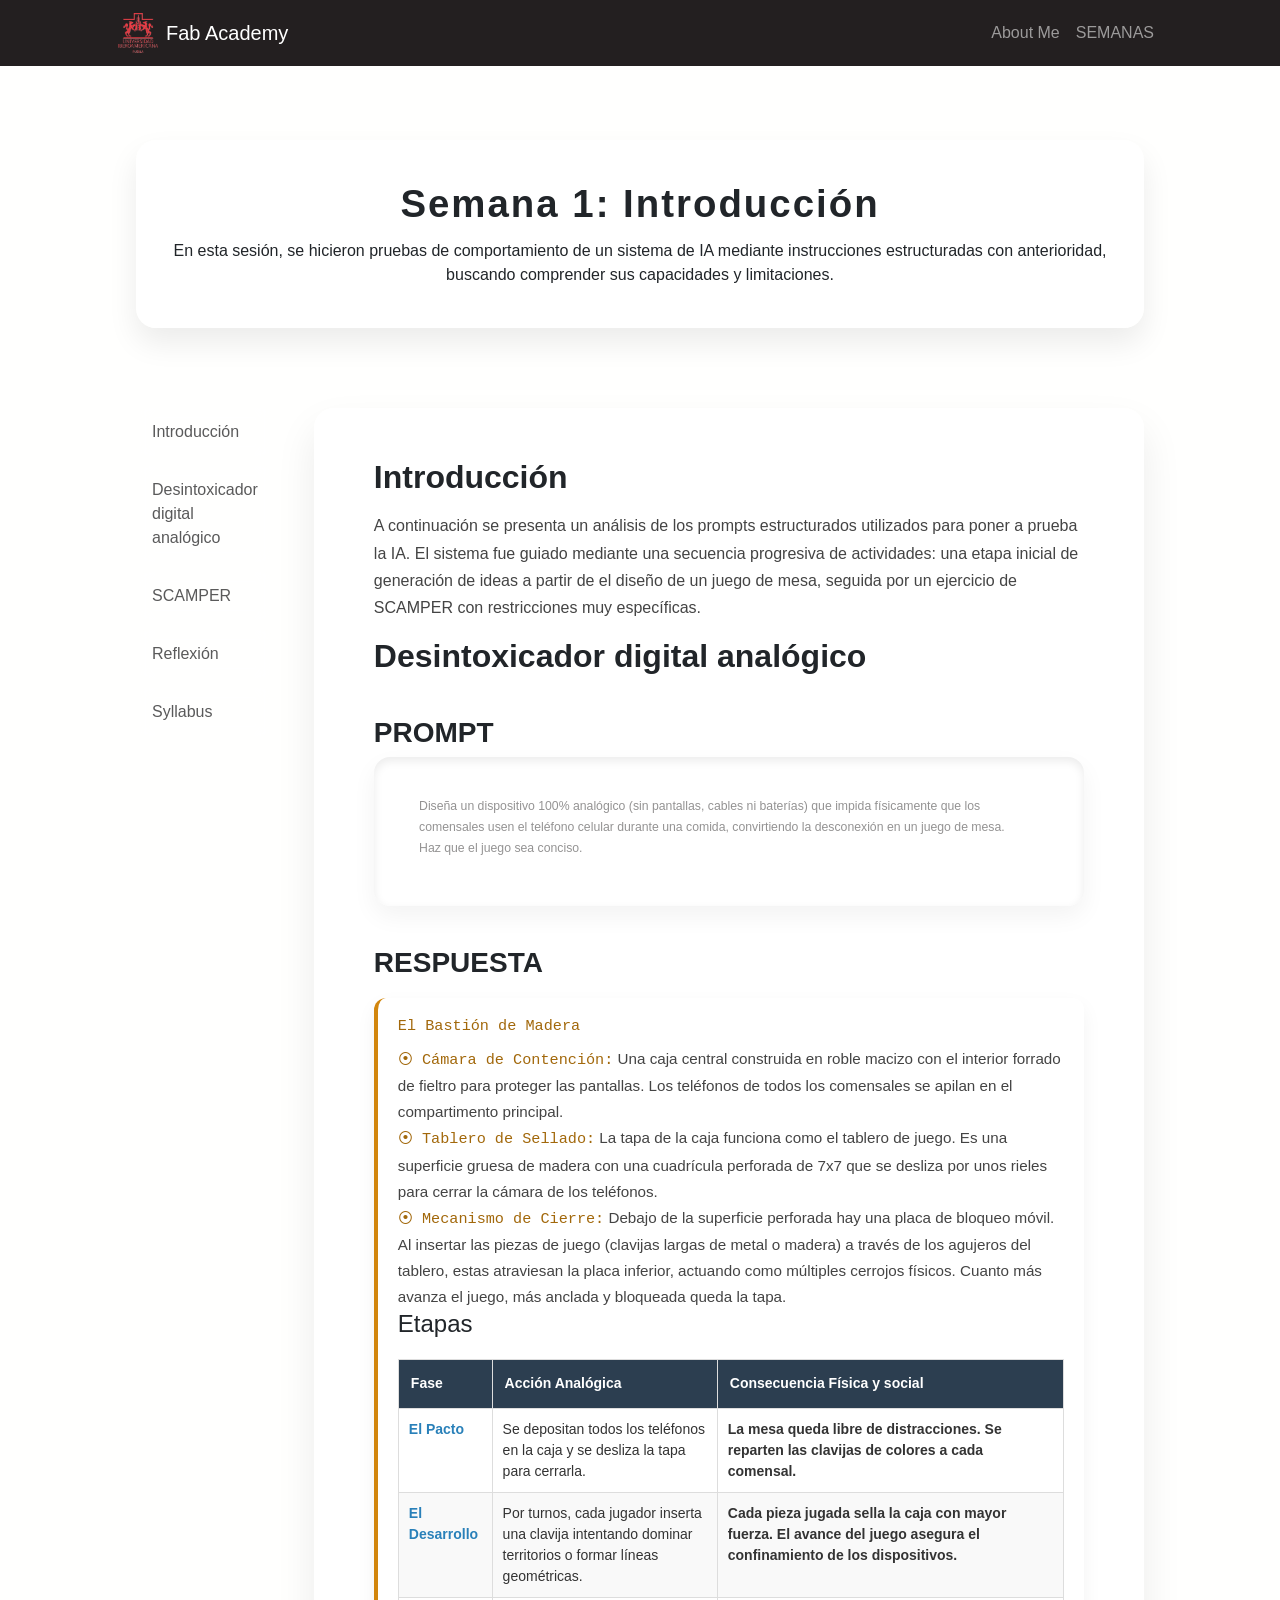
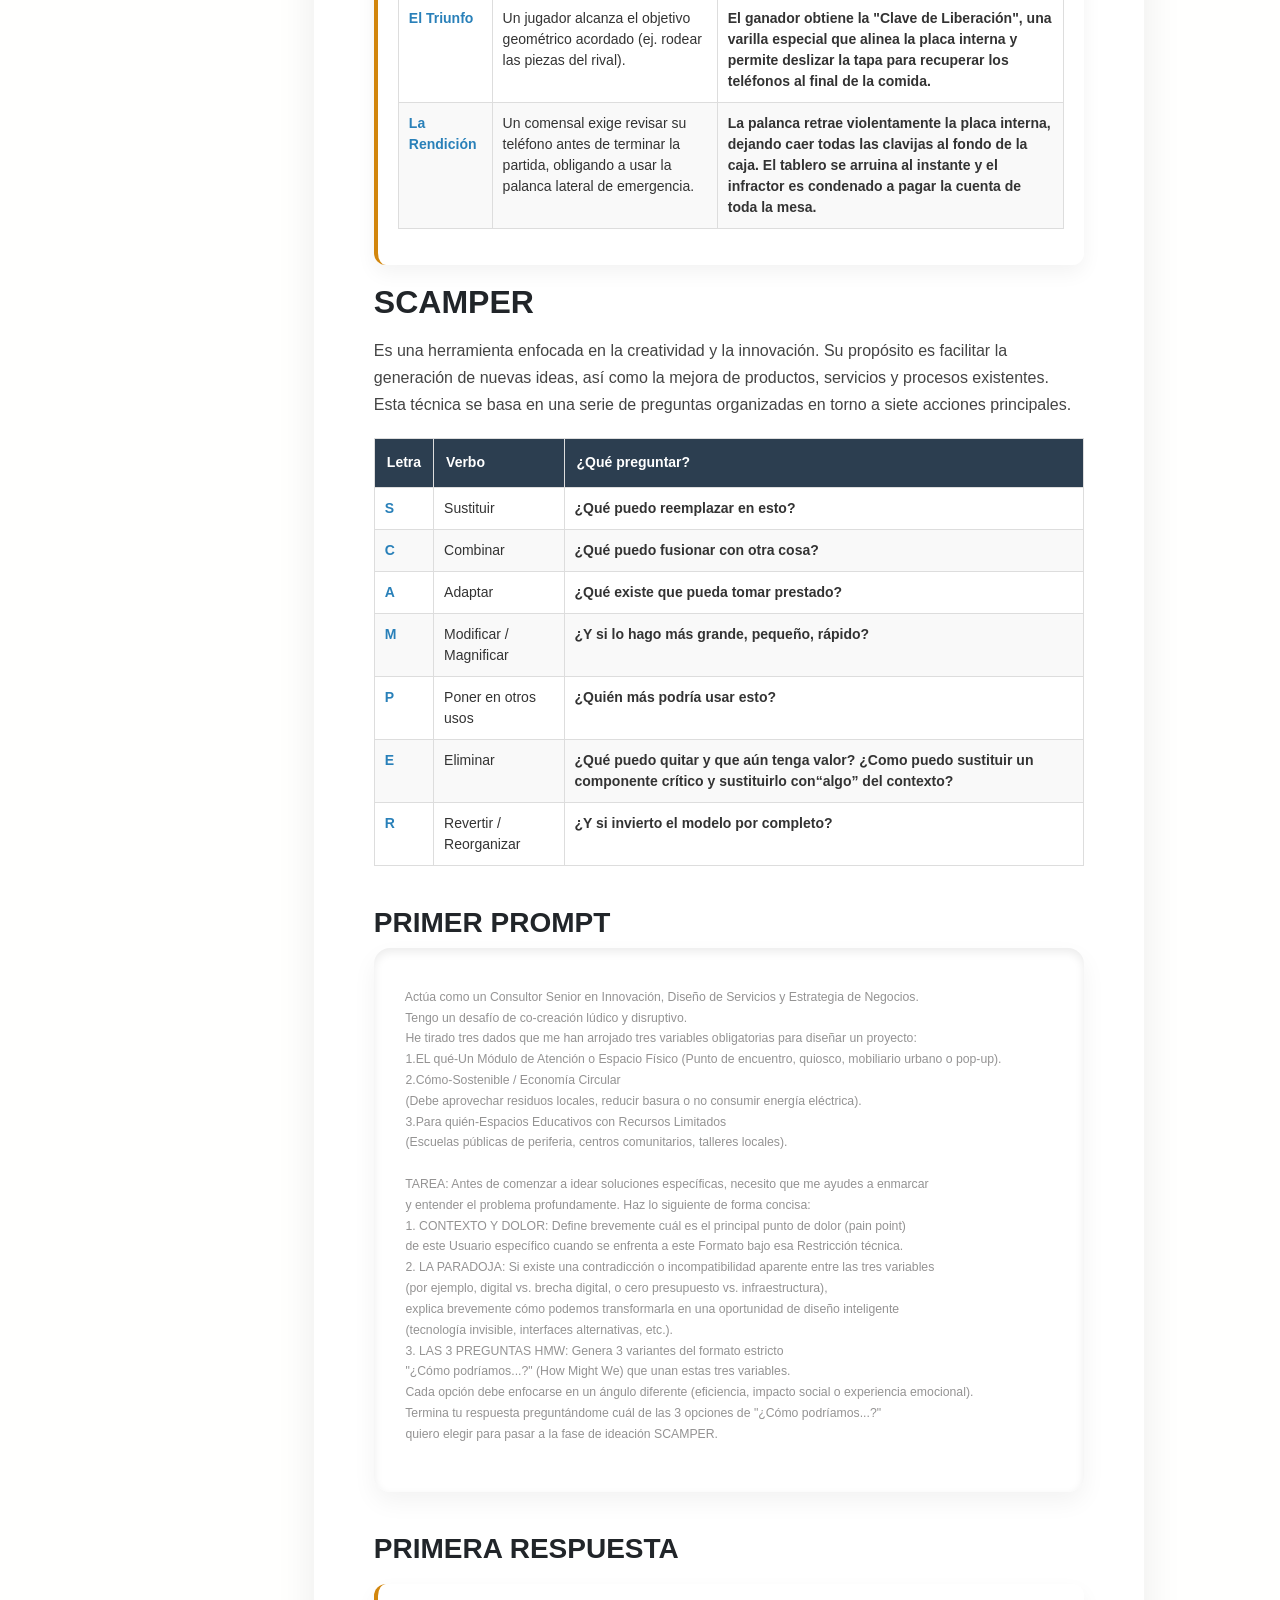
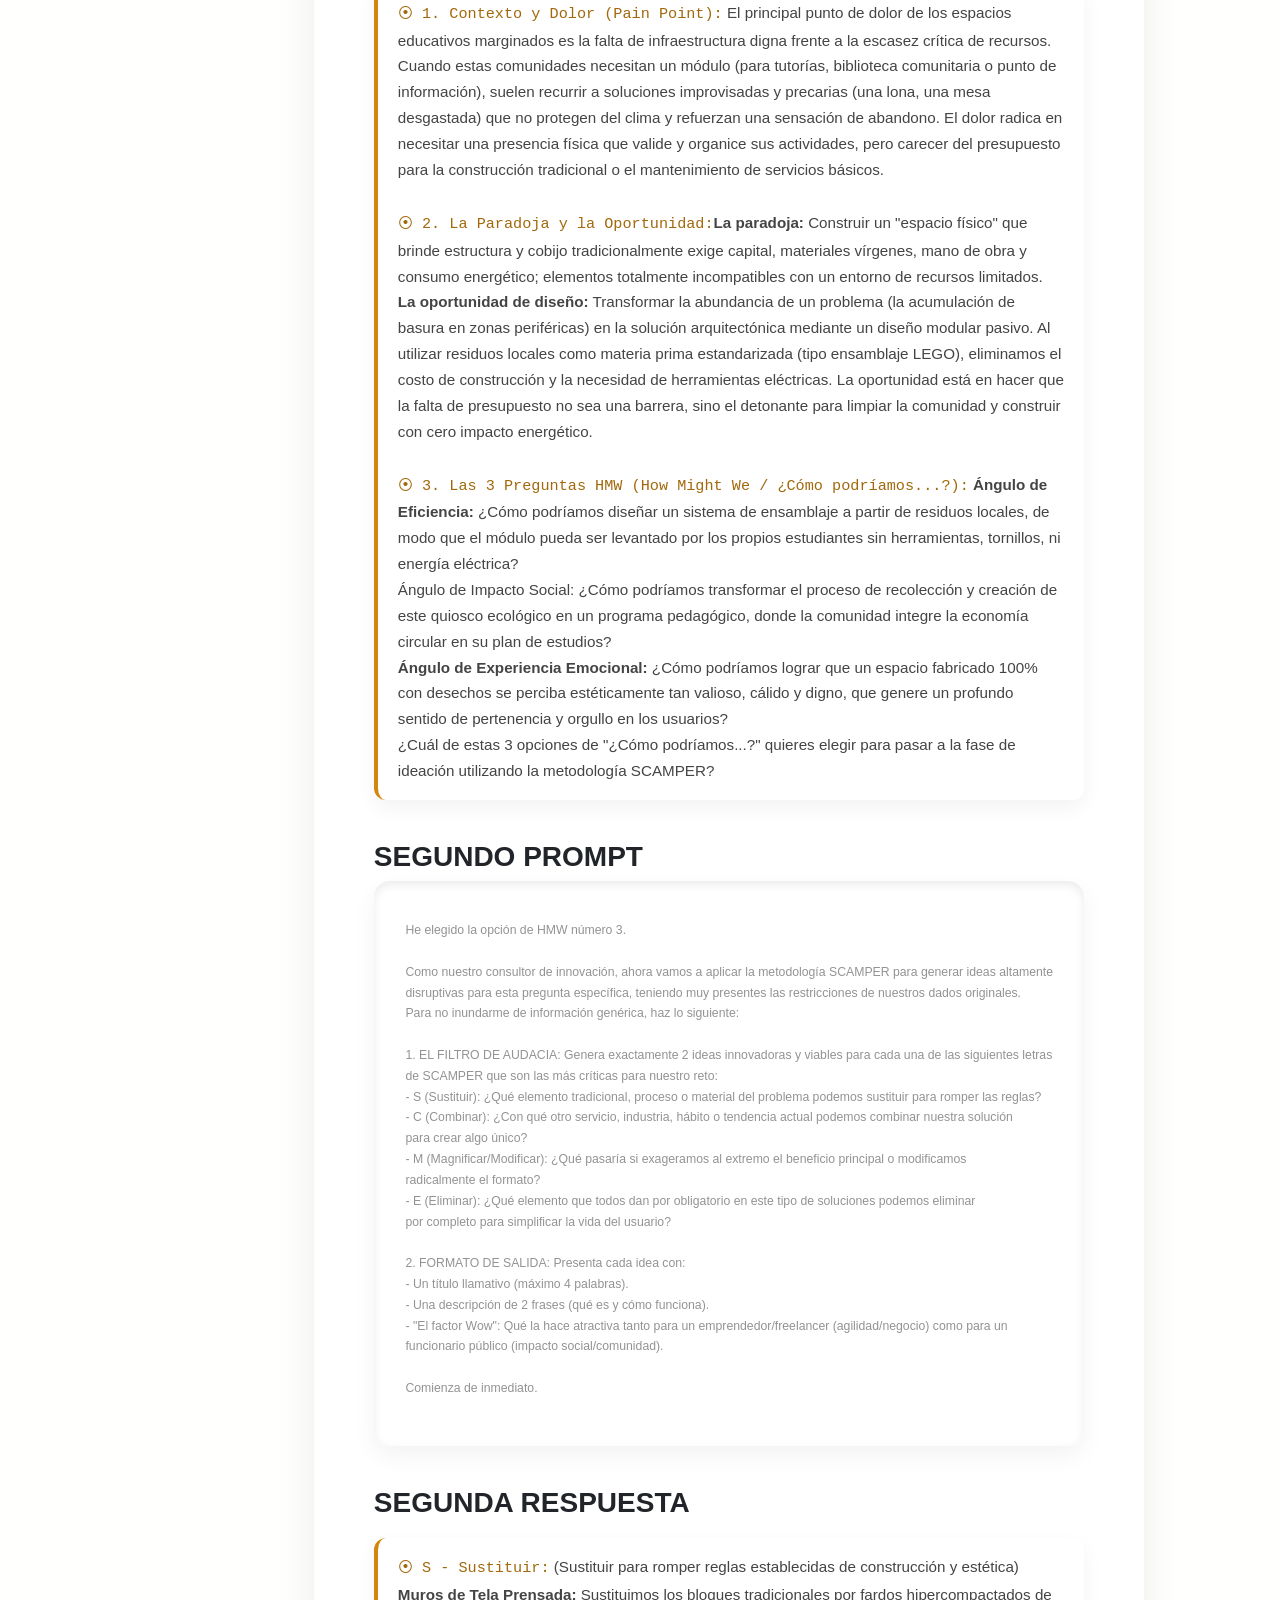
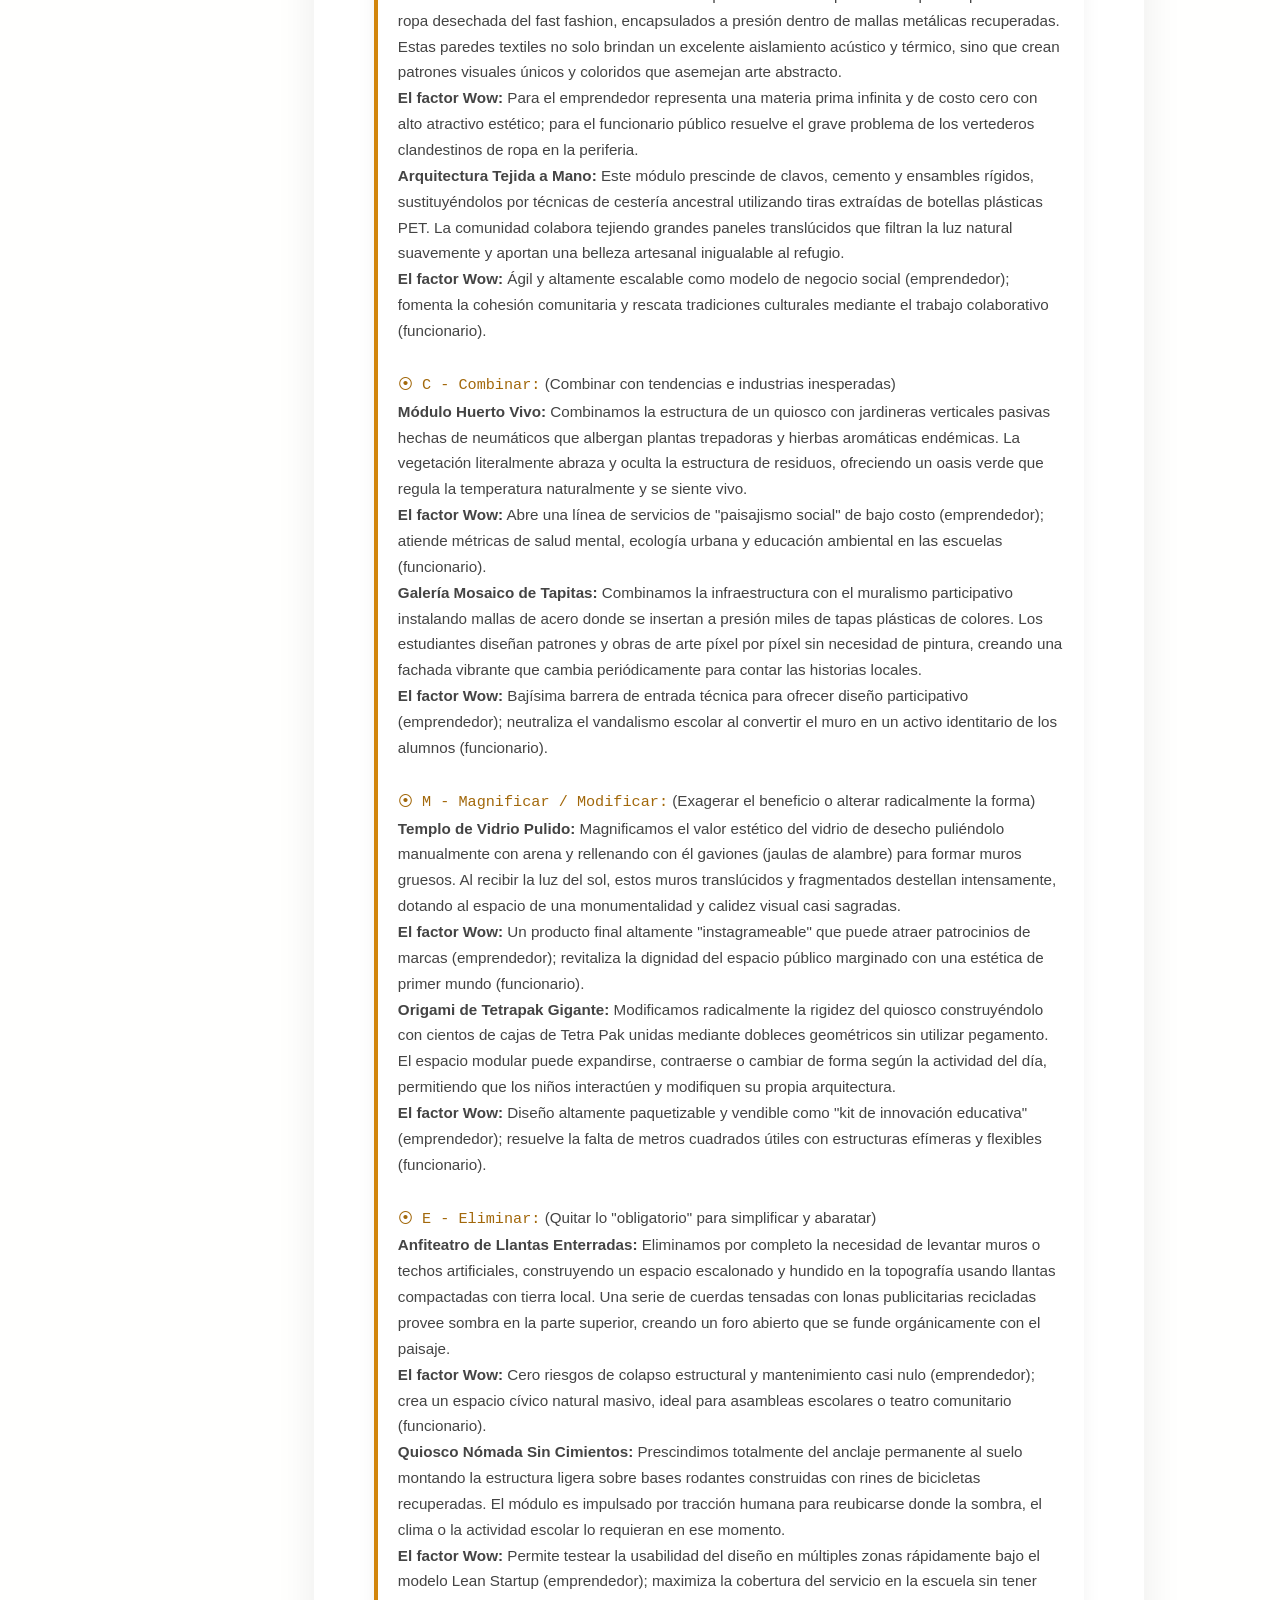
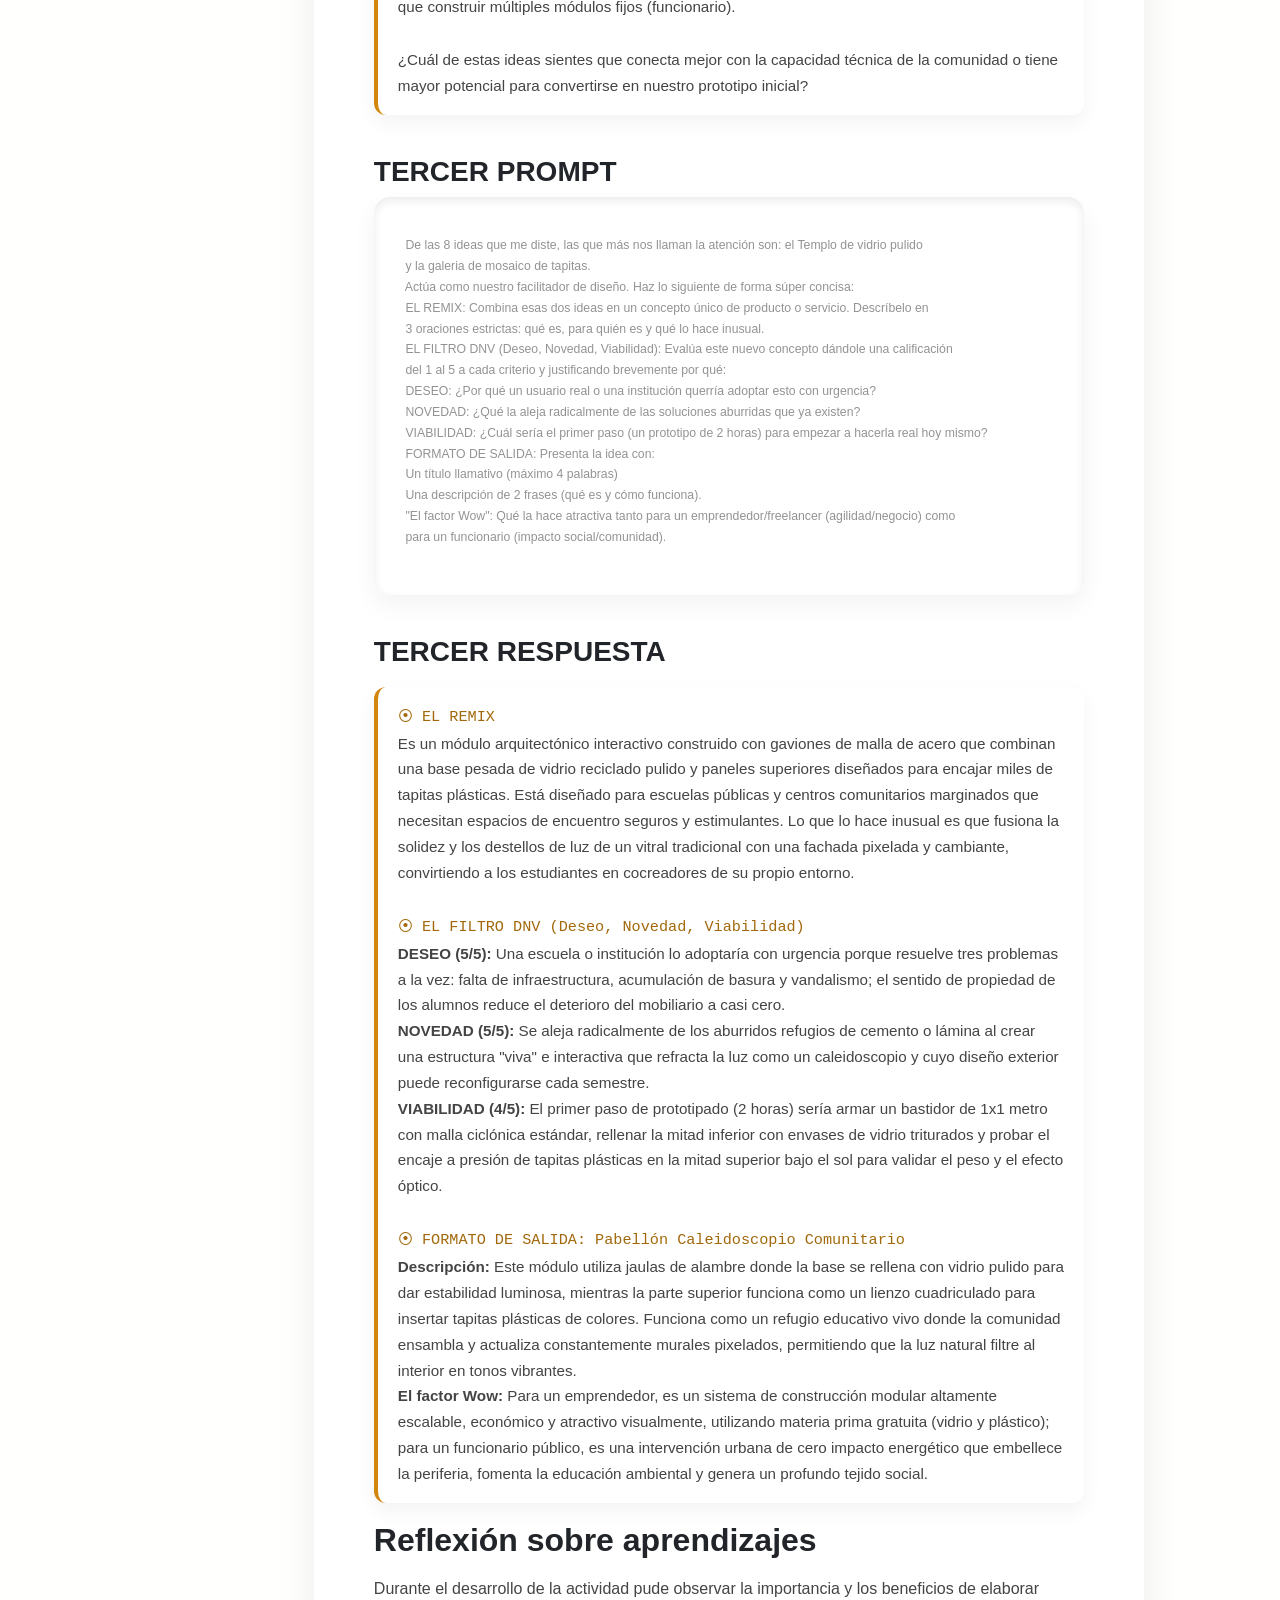
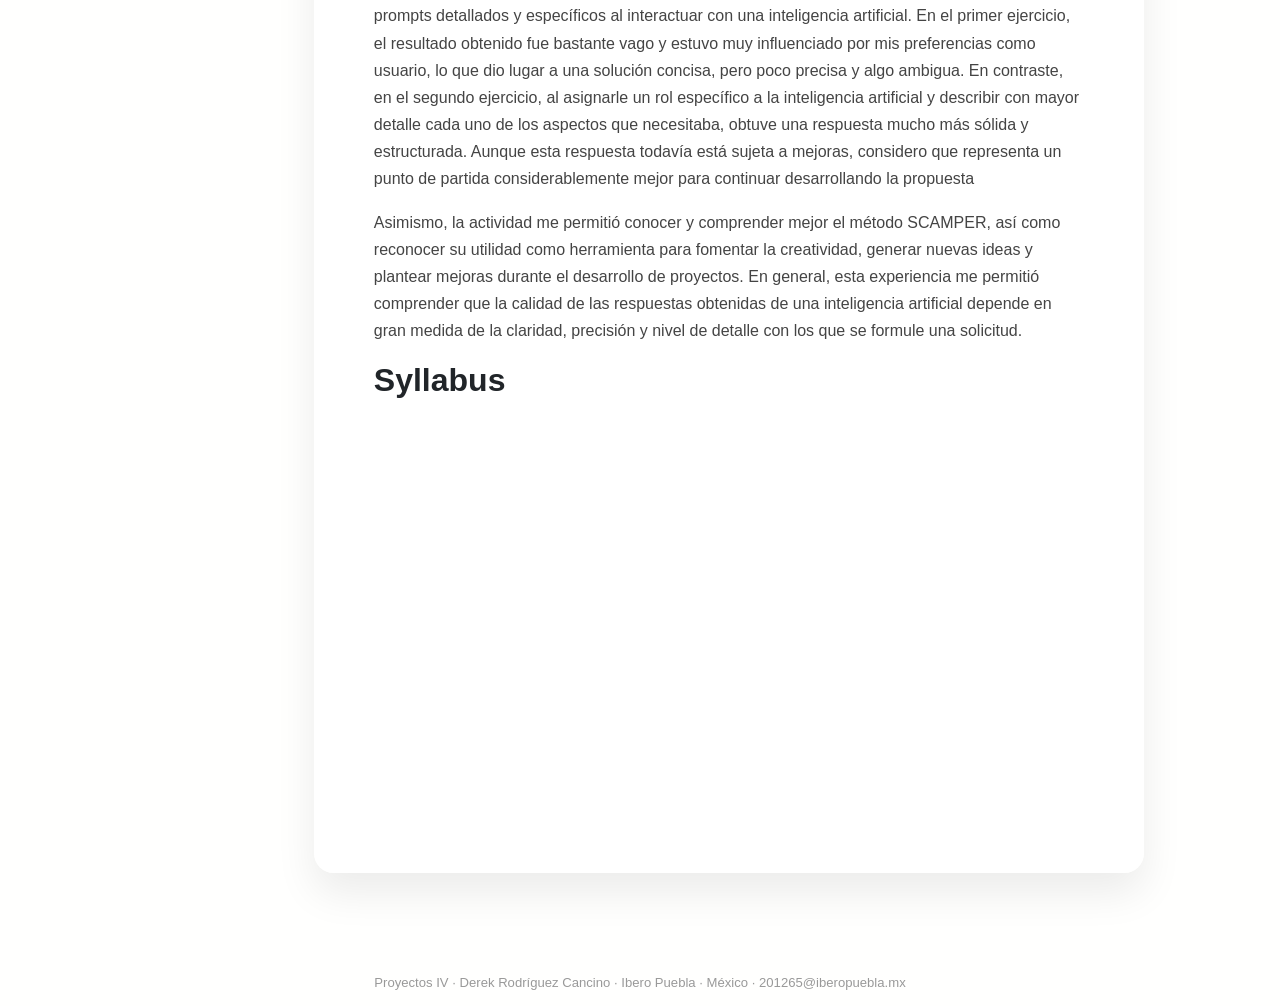
==== commit 570ed9ae: "syllabus" ====
--- a/weeks/week1/index.html
+++ b/weeks/week1/index.html
@@ -336,7 +336,7 @@
 
                         <h2 id="Syllabus">Syllabus</h2>
                         <div style="text-align: center;">
-                            <iframe src="../files/2026_Syllabus_Proyecto_Ingeniería_IV.pdf" width="80%" height="400px" style="border: none;">
+                            <iframe src="files/2026_Syllabus_Proyecto_Ingeniería_IV_FIRMADO_DRC.pdf" width="80%" height="400px" style="border: none;">
                             </iframe>
                         </div>
                                       
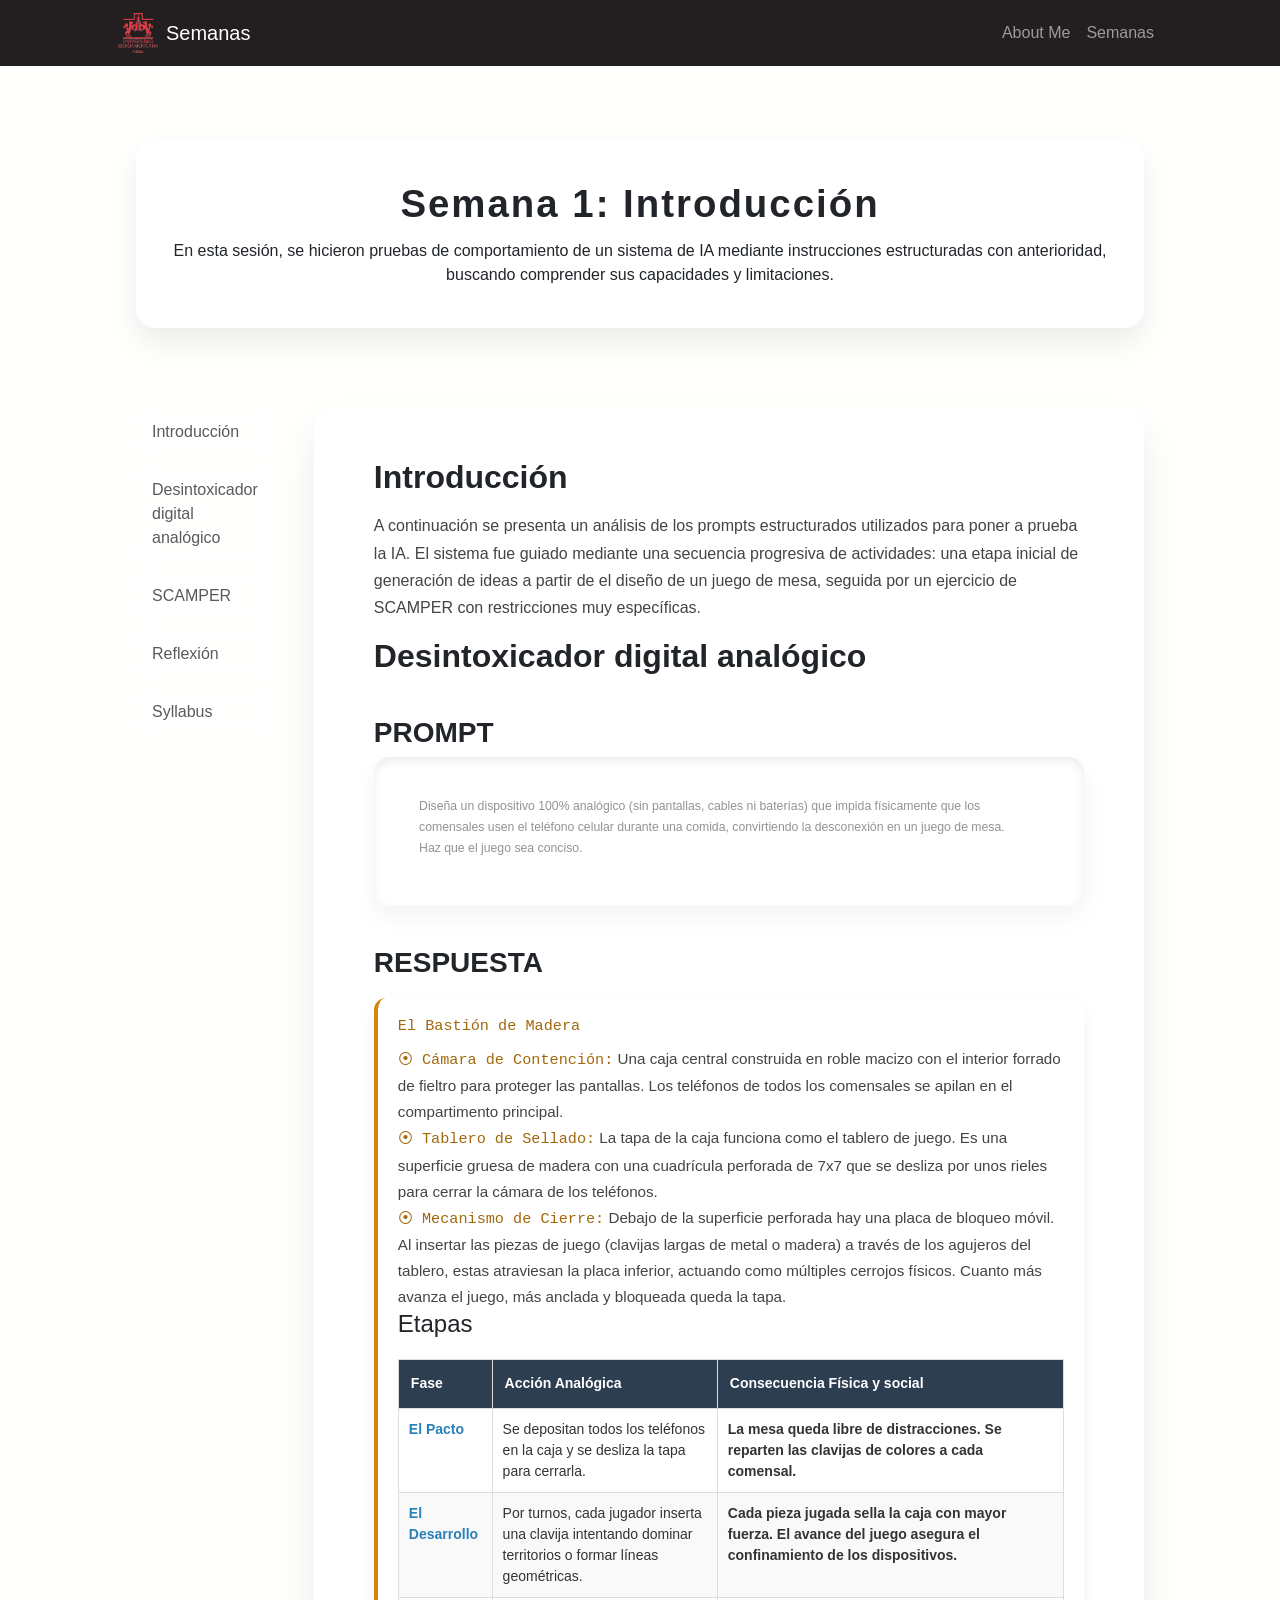
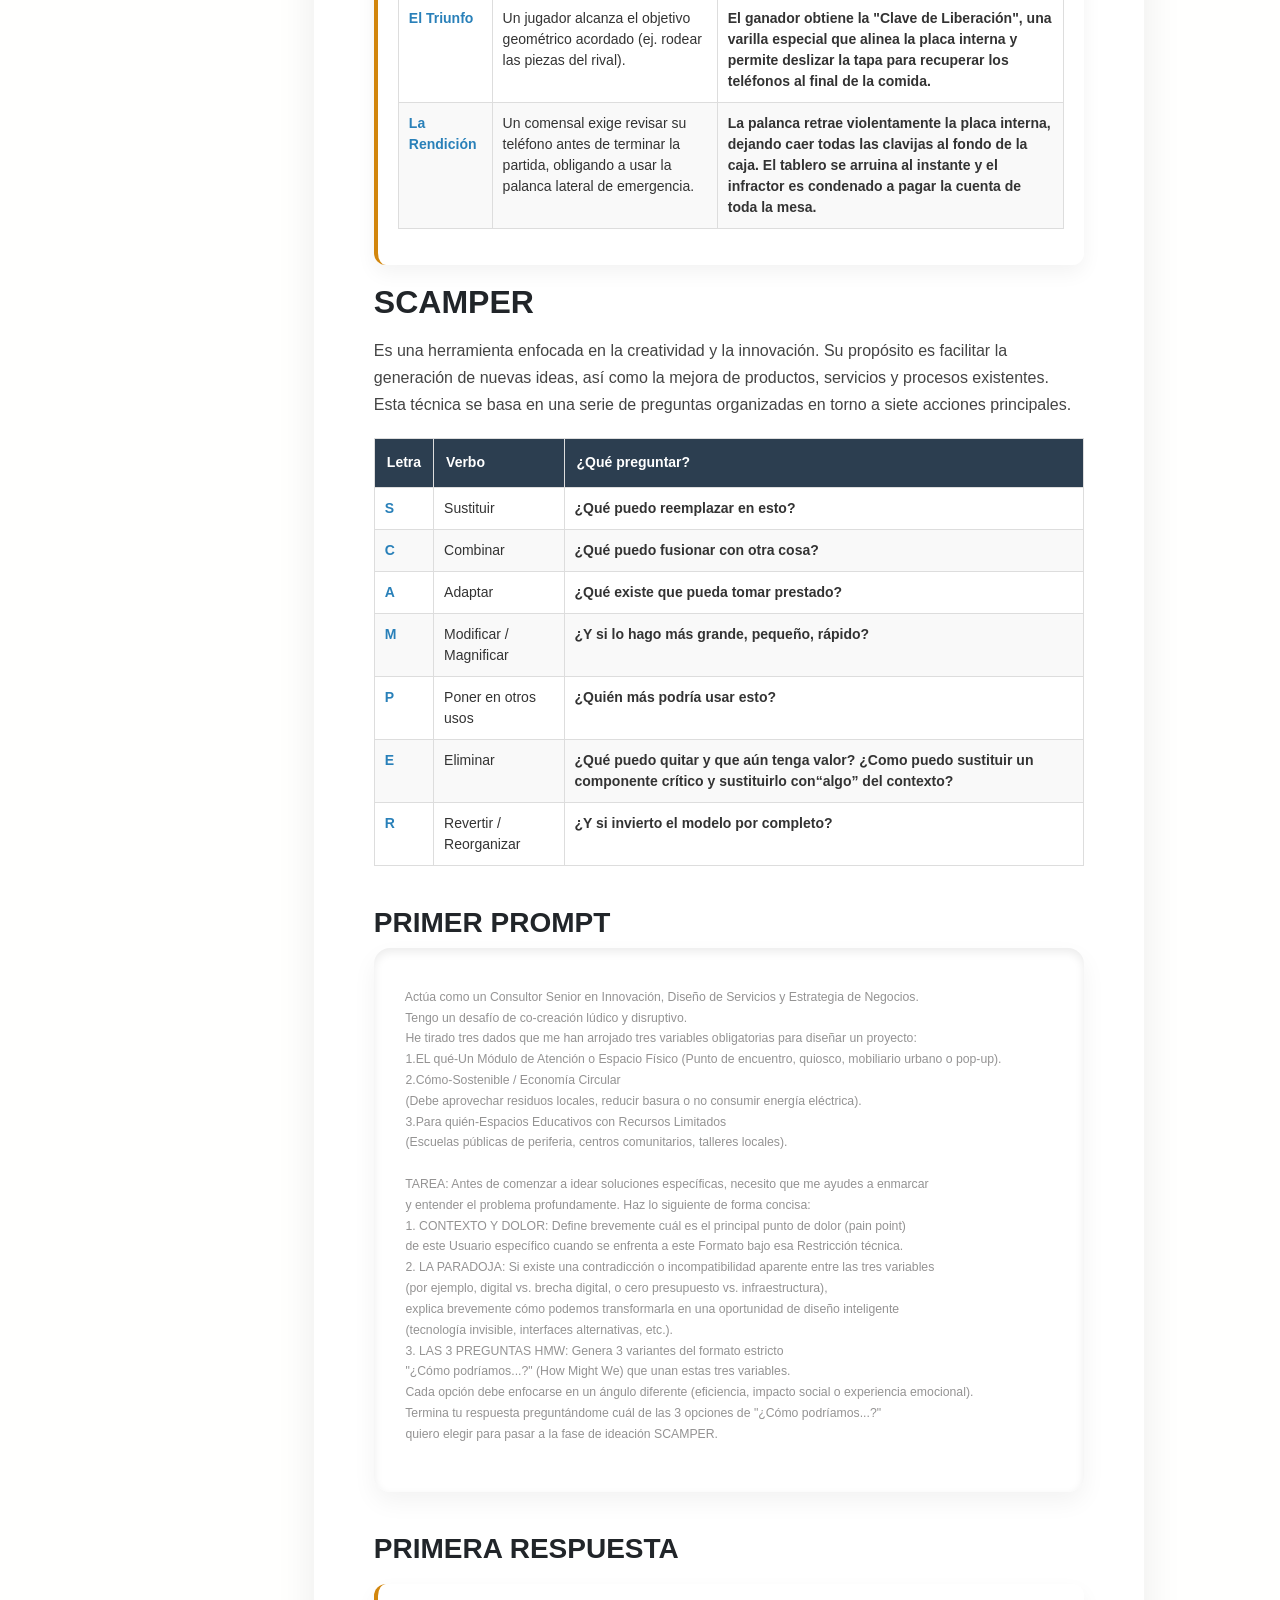
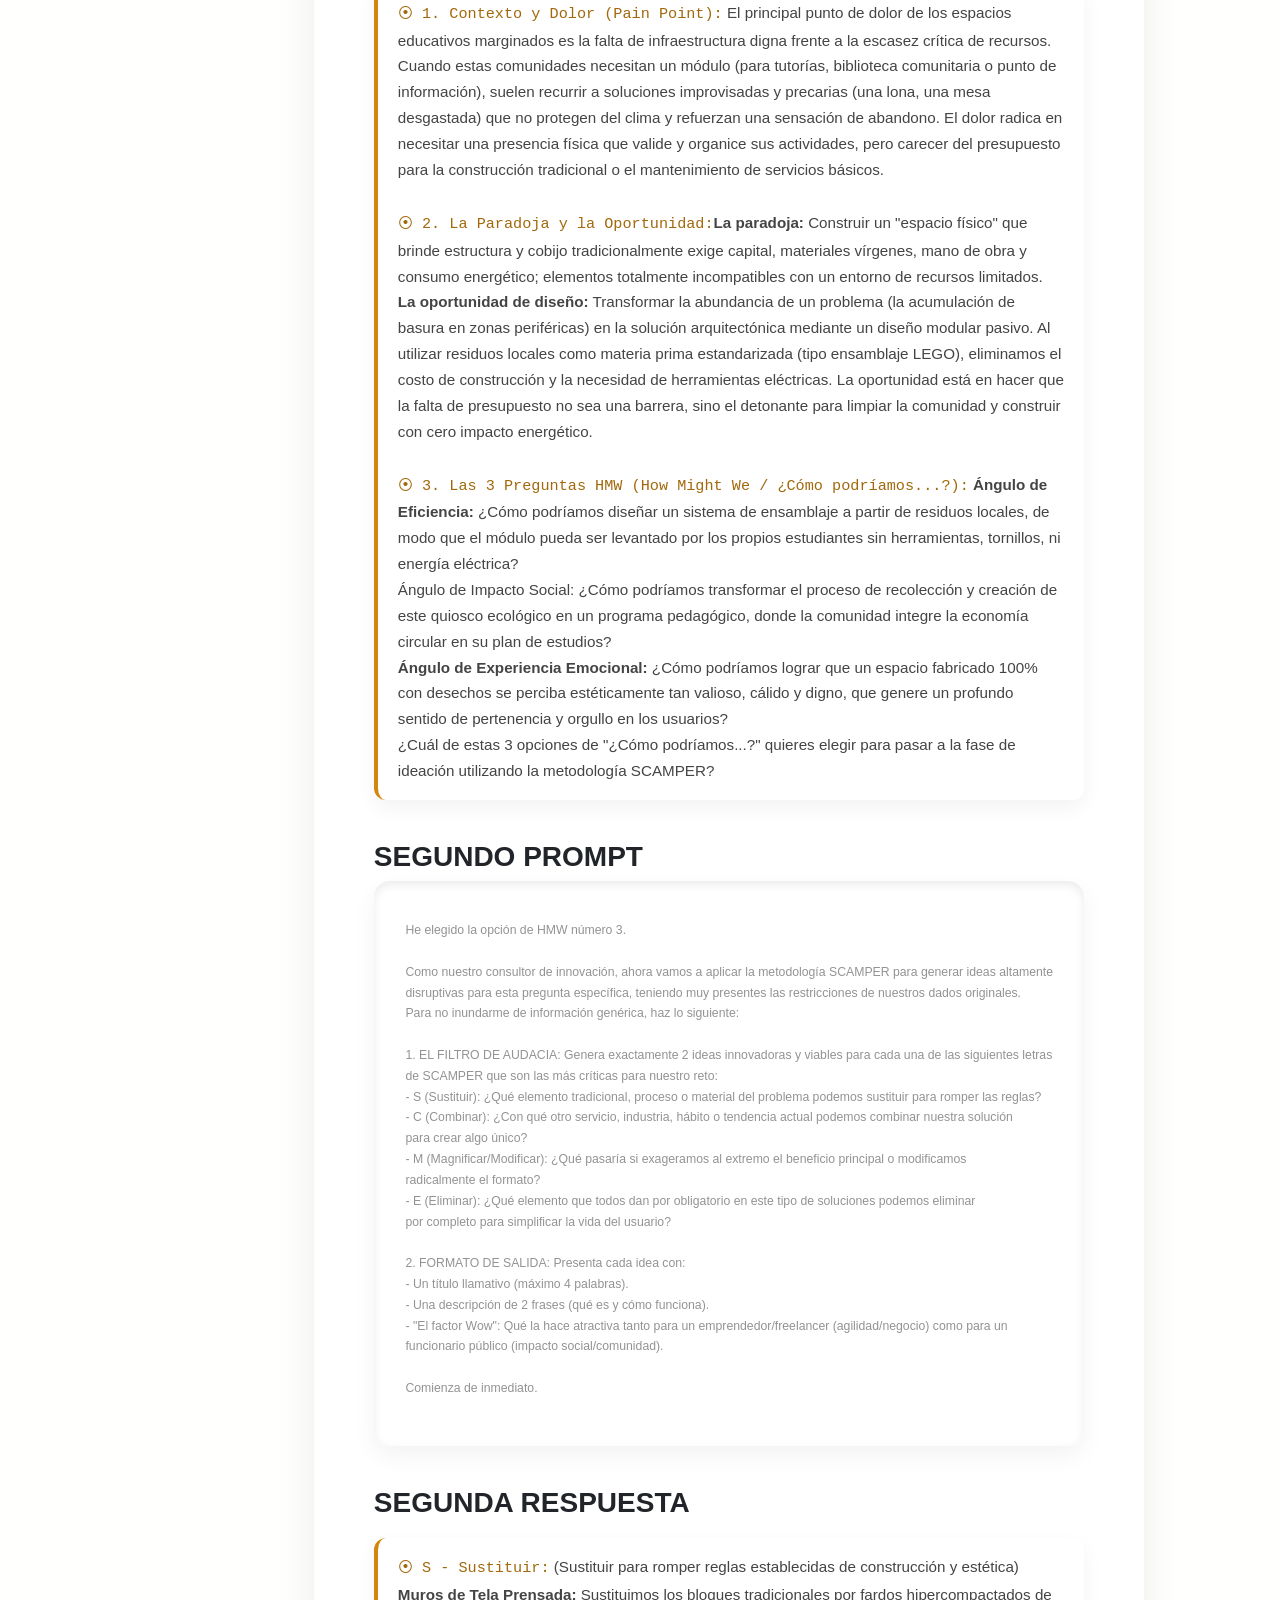
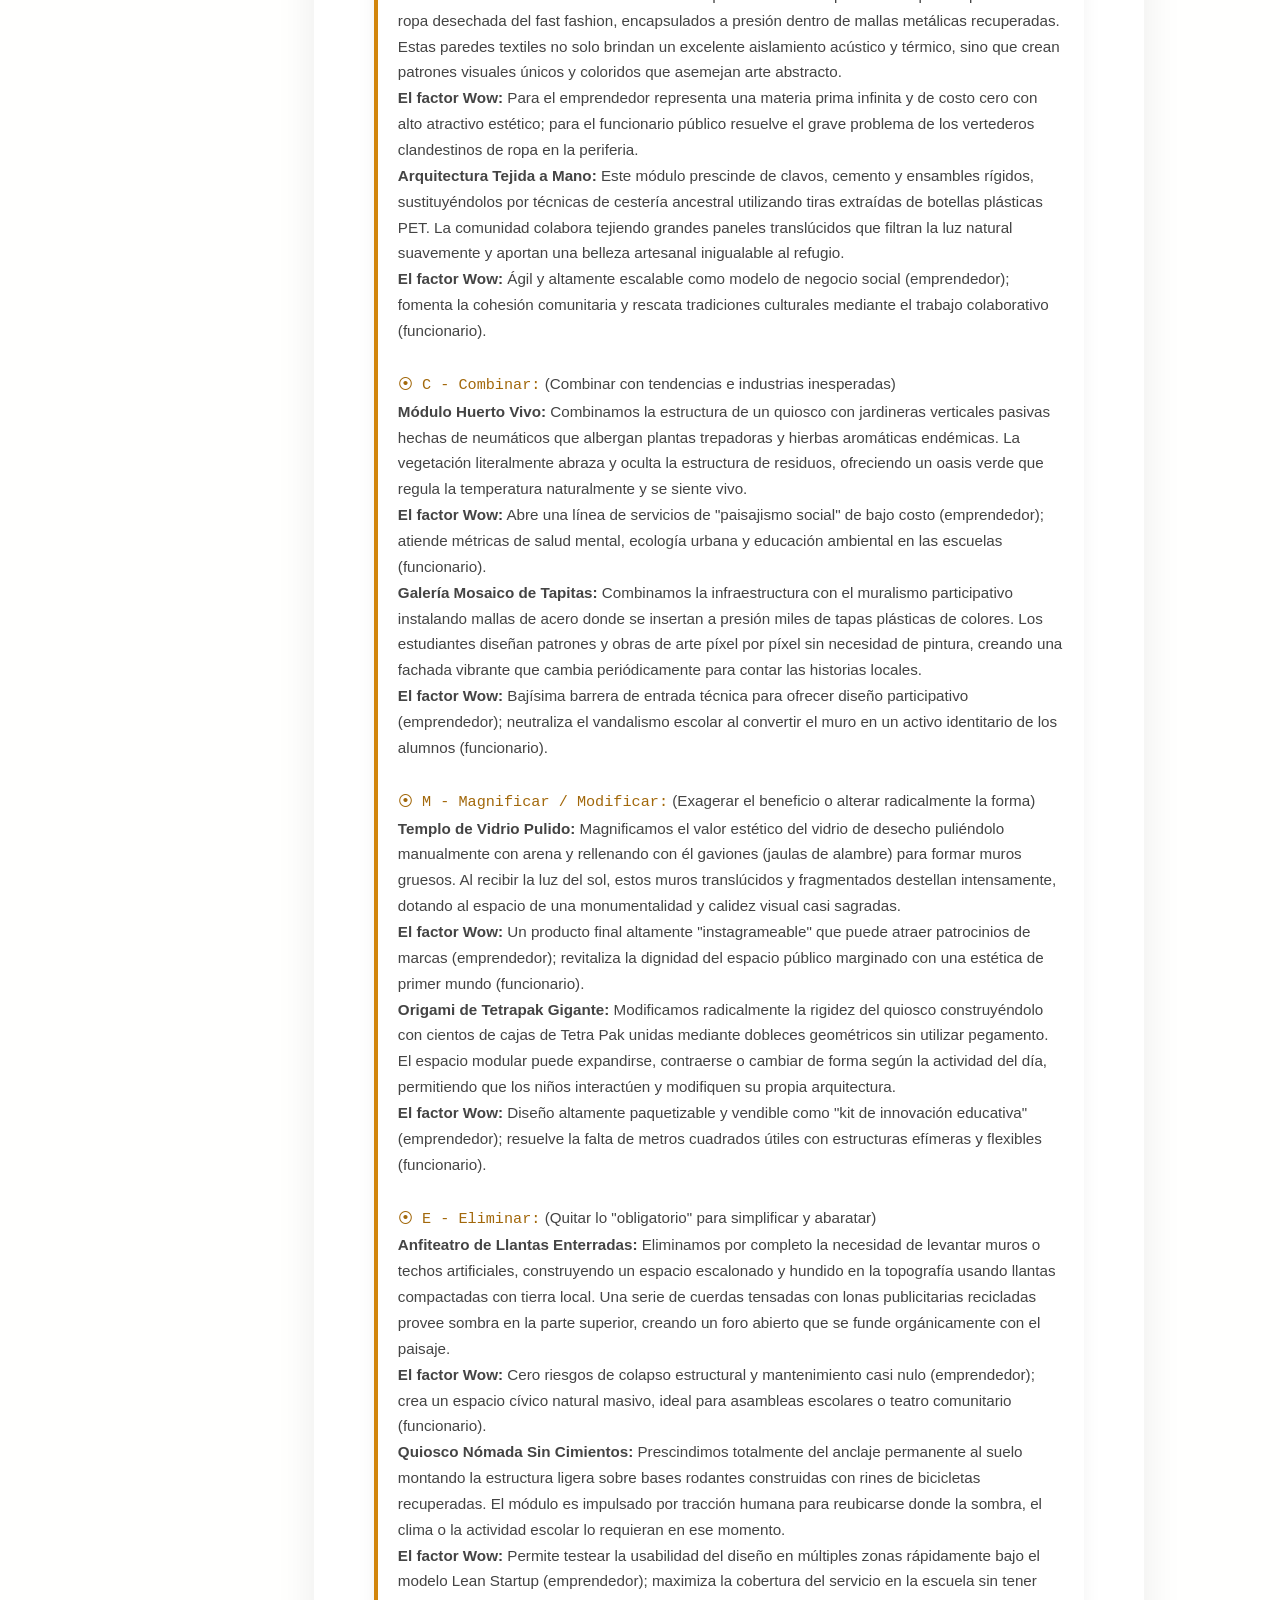
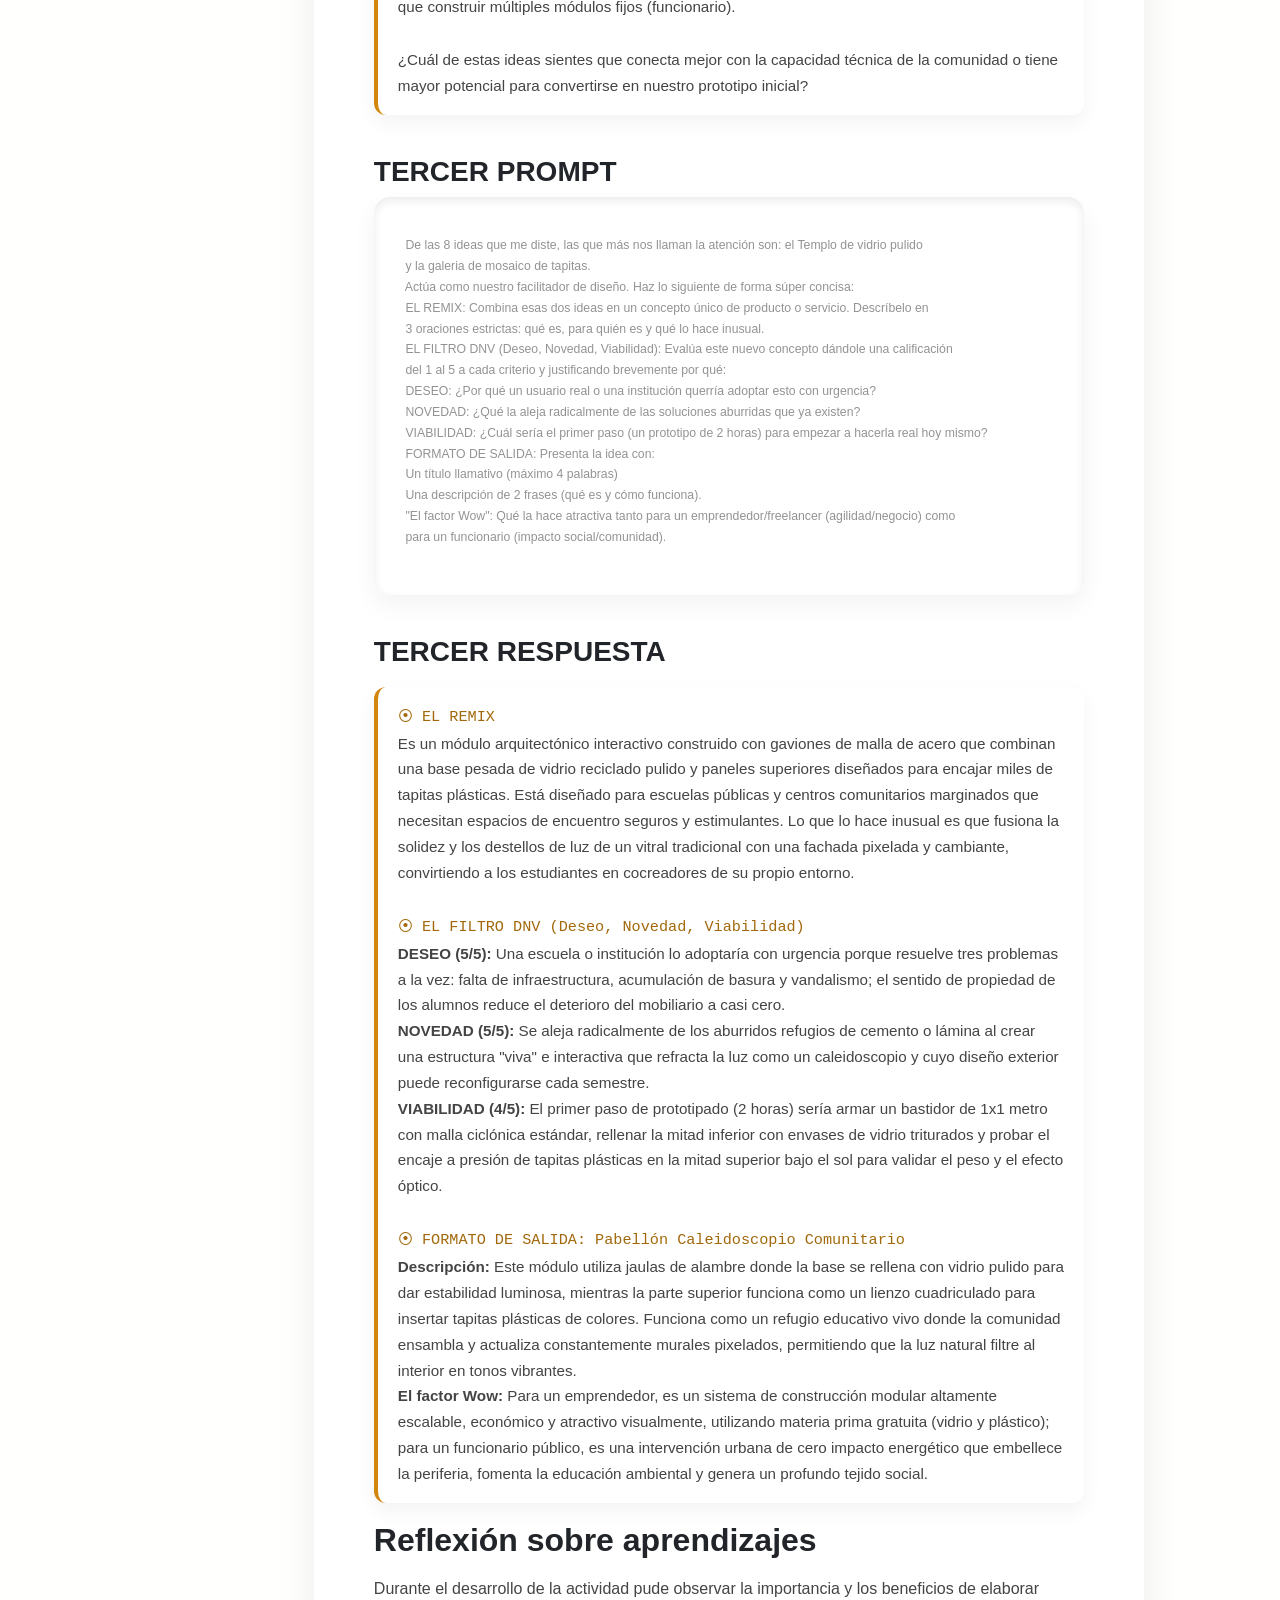
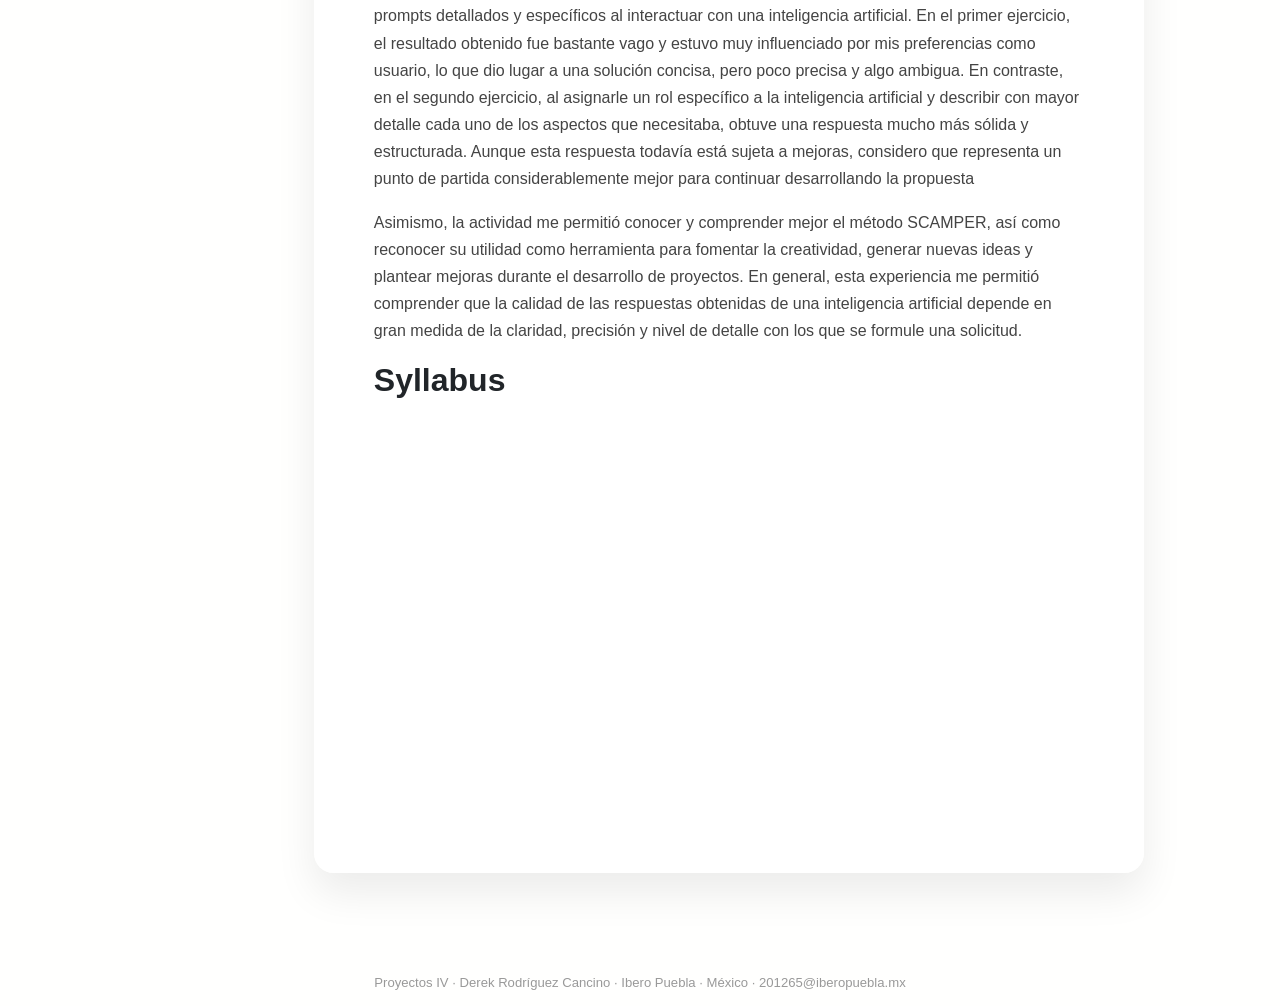
==== commit 244f892a: "sdsad" ====
--- a/weeks/week1/index.html
+++ b/weeks/week1/index.html
@@ -22,12 +22,12 @@
                 <div class="container px-5">
                     <!--<a class="navbar-brand">Fab Academy</a>-->
                     <a class="navbar-brand d-flex align-items-center" href="../../">
-                        <img src="../../assets/fablab.png" alt="FabLab Logo" width="40"height="40" class="me-2"> Fab Academy </a>
+                        <img src="../../assets/fablab.png" alt="FabLab Logo" width="40"height="40" class="me-2"> Semanas </a>
                     <button class="navbar-toggler" type="button" data-bs-toggle="collapse" data-bs-target="#navbarSupportedContent" aria-controls="navbarSupportedContent" aria-expanded="false" aria-label="Toggle navigation"><span class="navbar-toggler-icon"></span></button>
                     <div class="collapse navbar-collapse" id="navbarSupportedContent">
                         <ul class="navbar-nav ms-auto mb-2 mb-lg-0">                   
                             <li class="nav-item"><a class="nav-link" href="../../index.html#yo">About Me</a></li>
-                            <li class="nav-item"><a class="nav-link" href="../../index.html#practicas">SEMANAS</a></li>
+                            <li class="nav-item"><a class="nav-link" href="../../index.html#practicas">Semanas</a></li>
                         </ul>
                     </div>
                 </div>
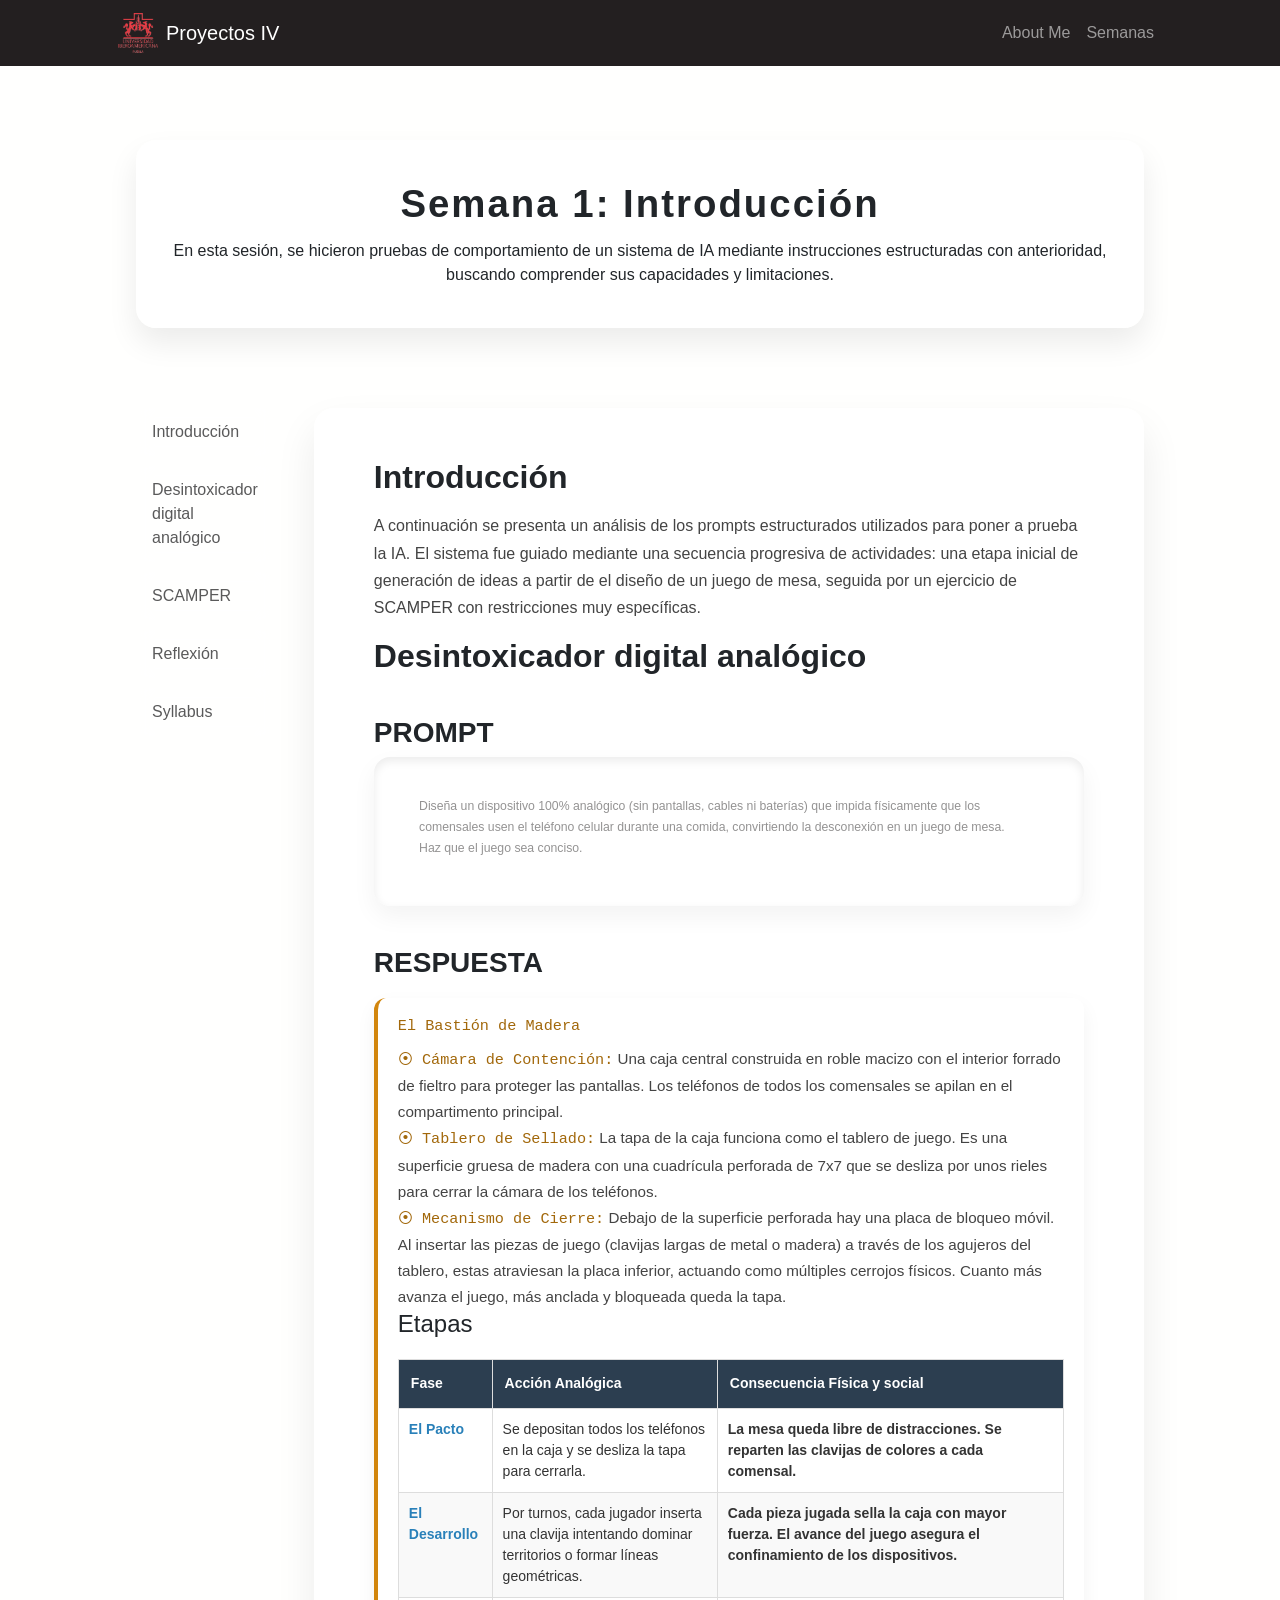
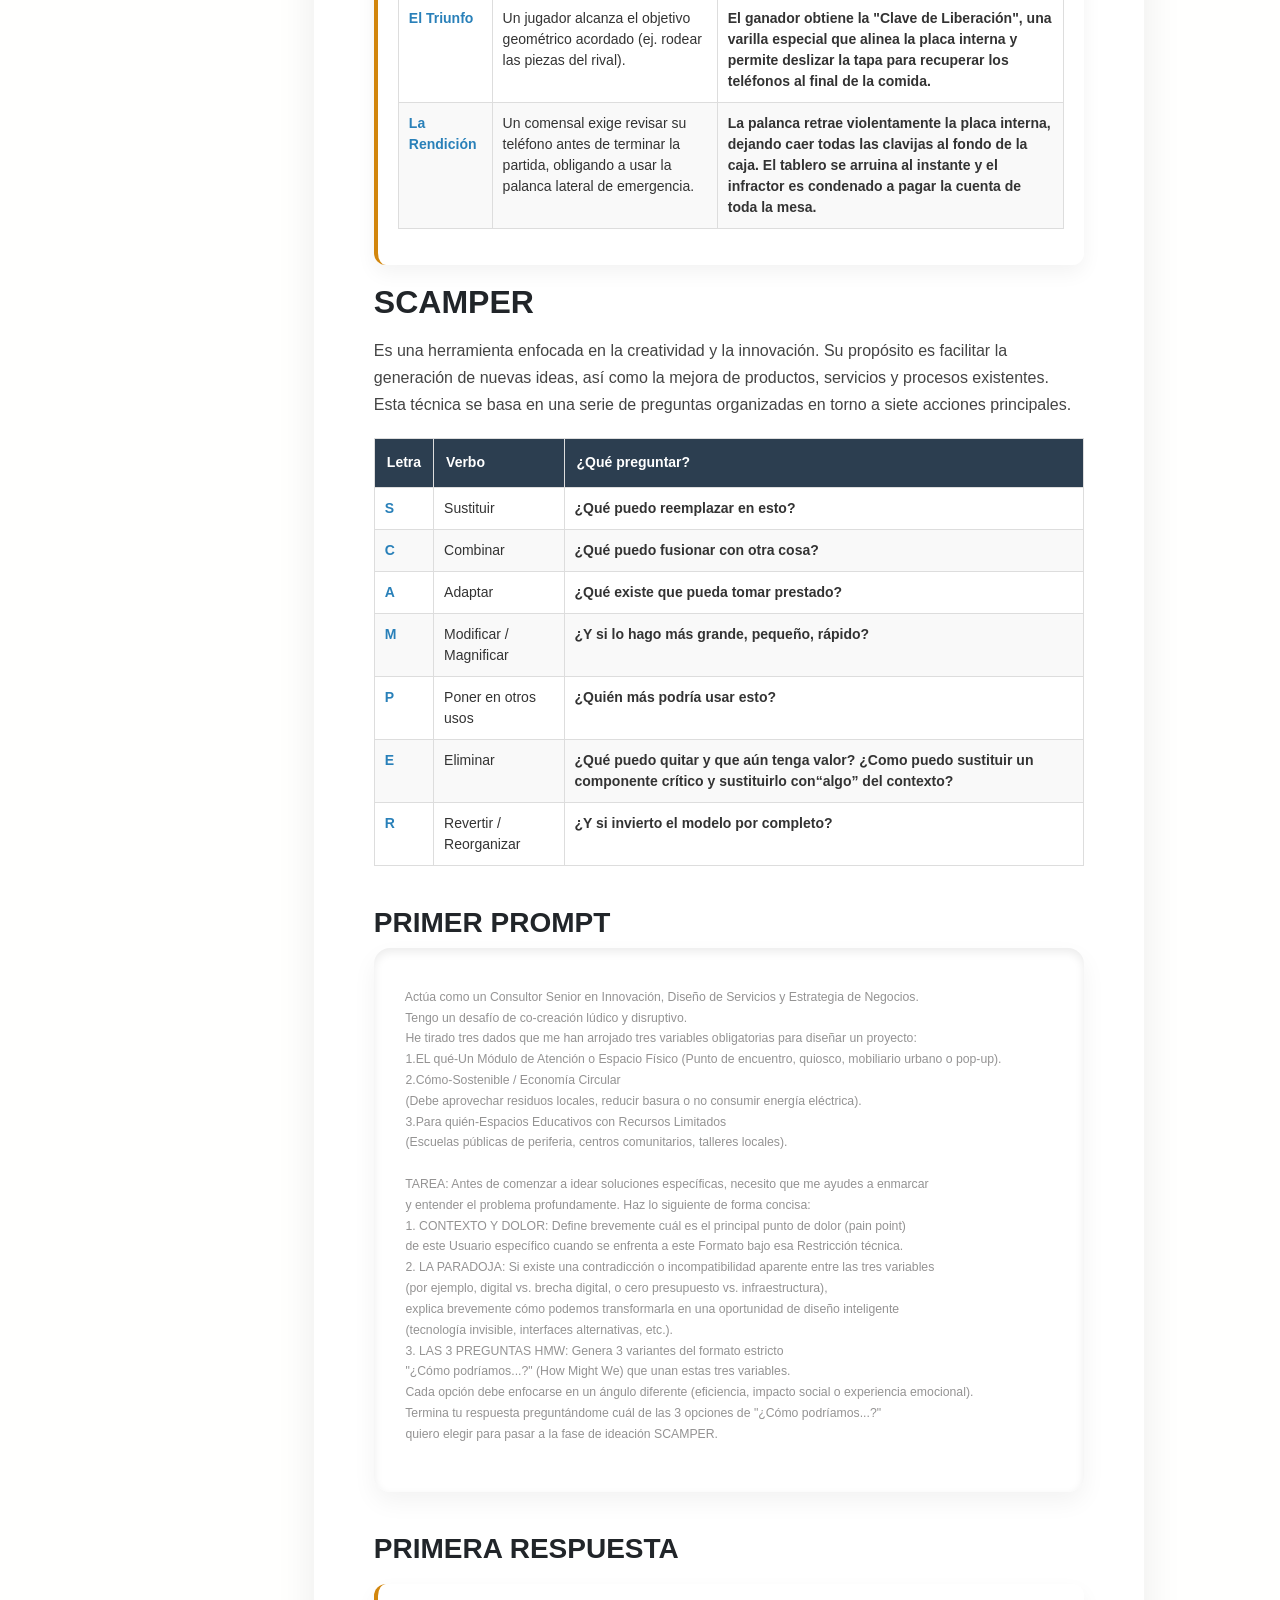
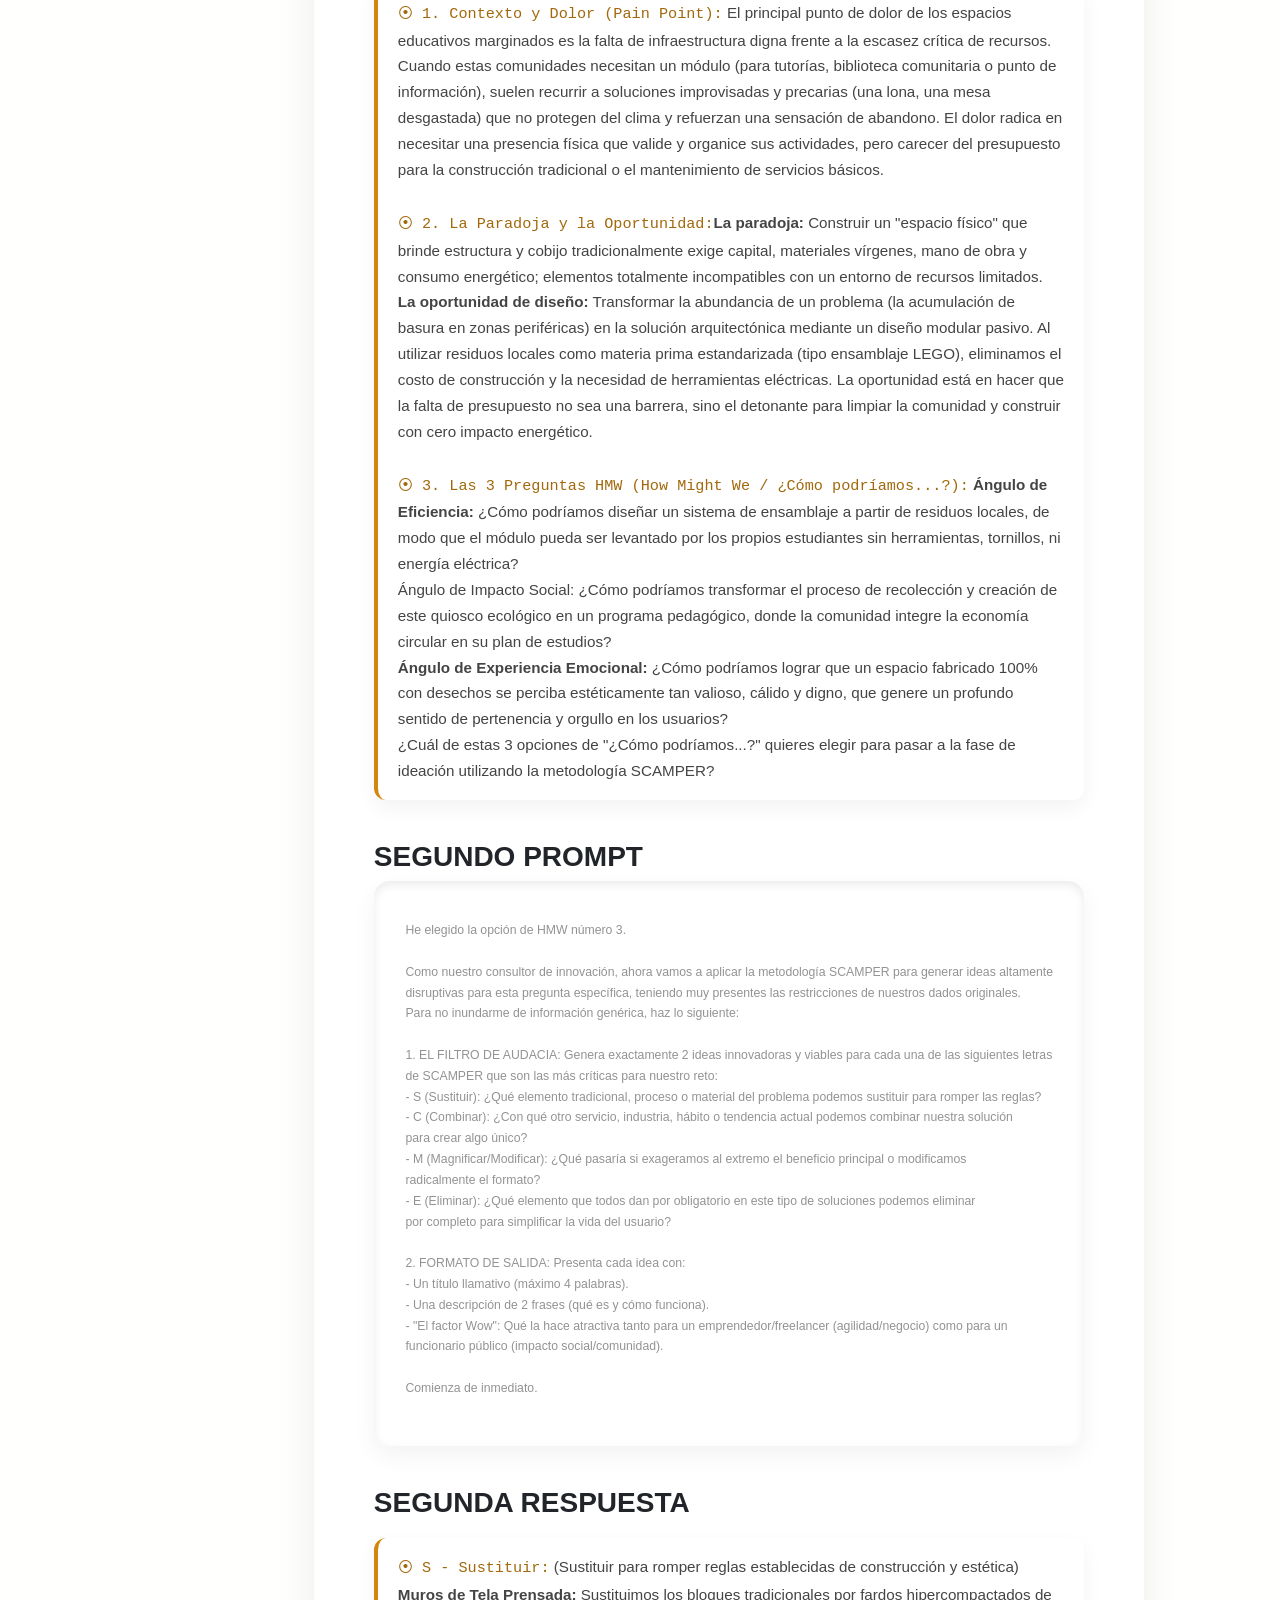
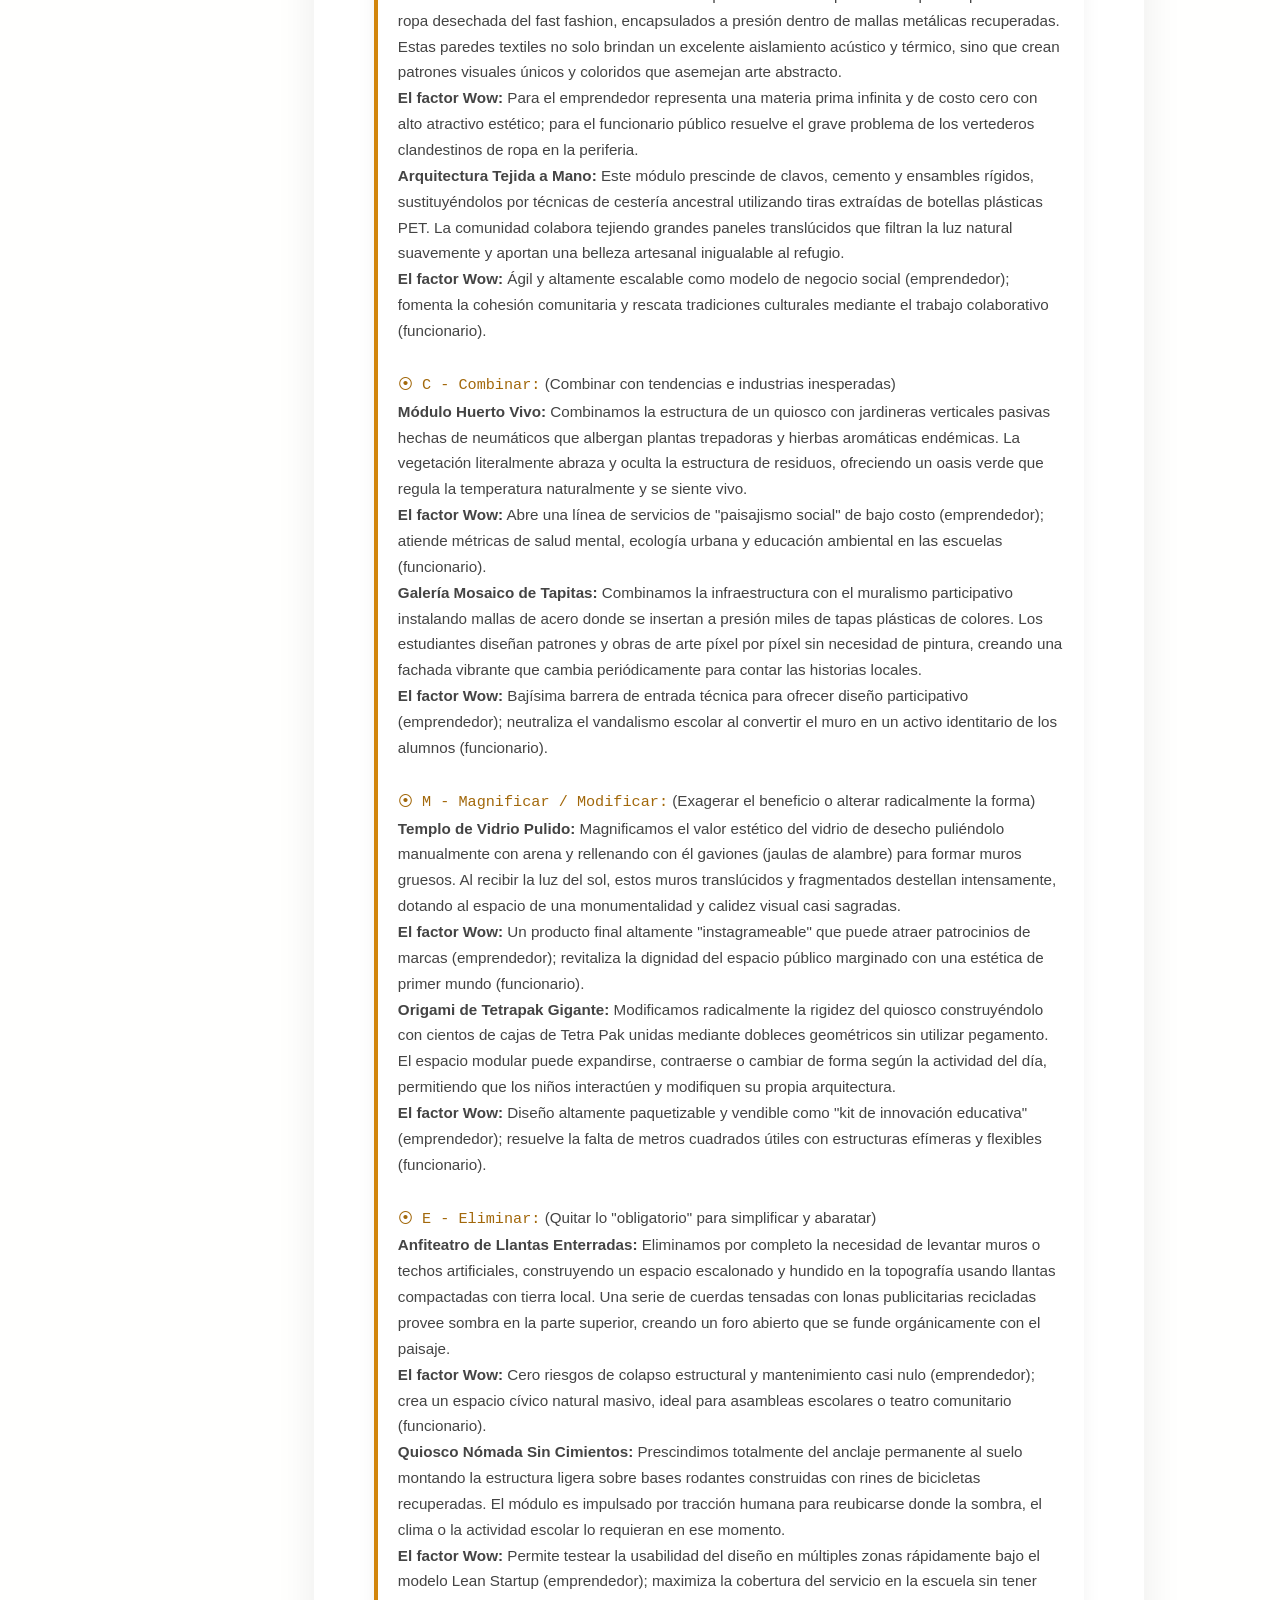
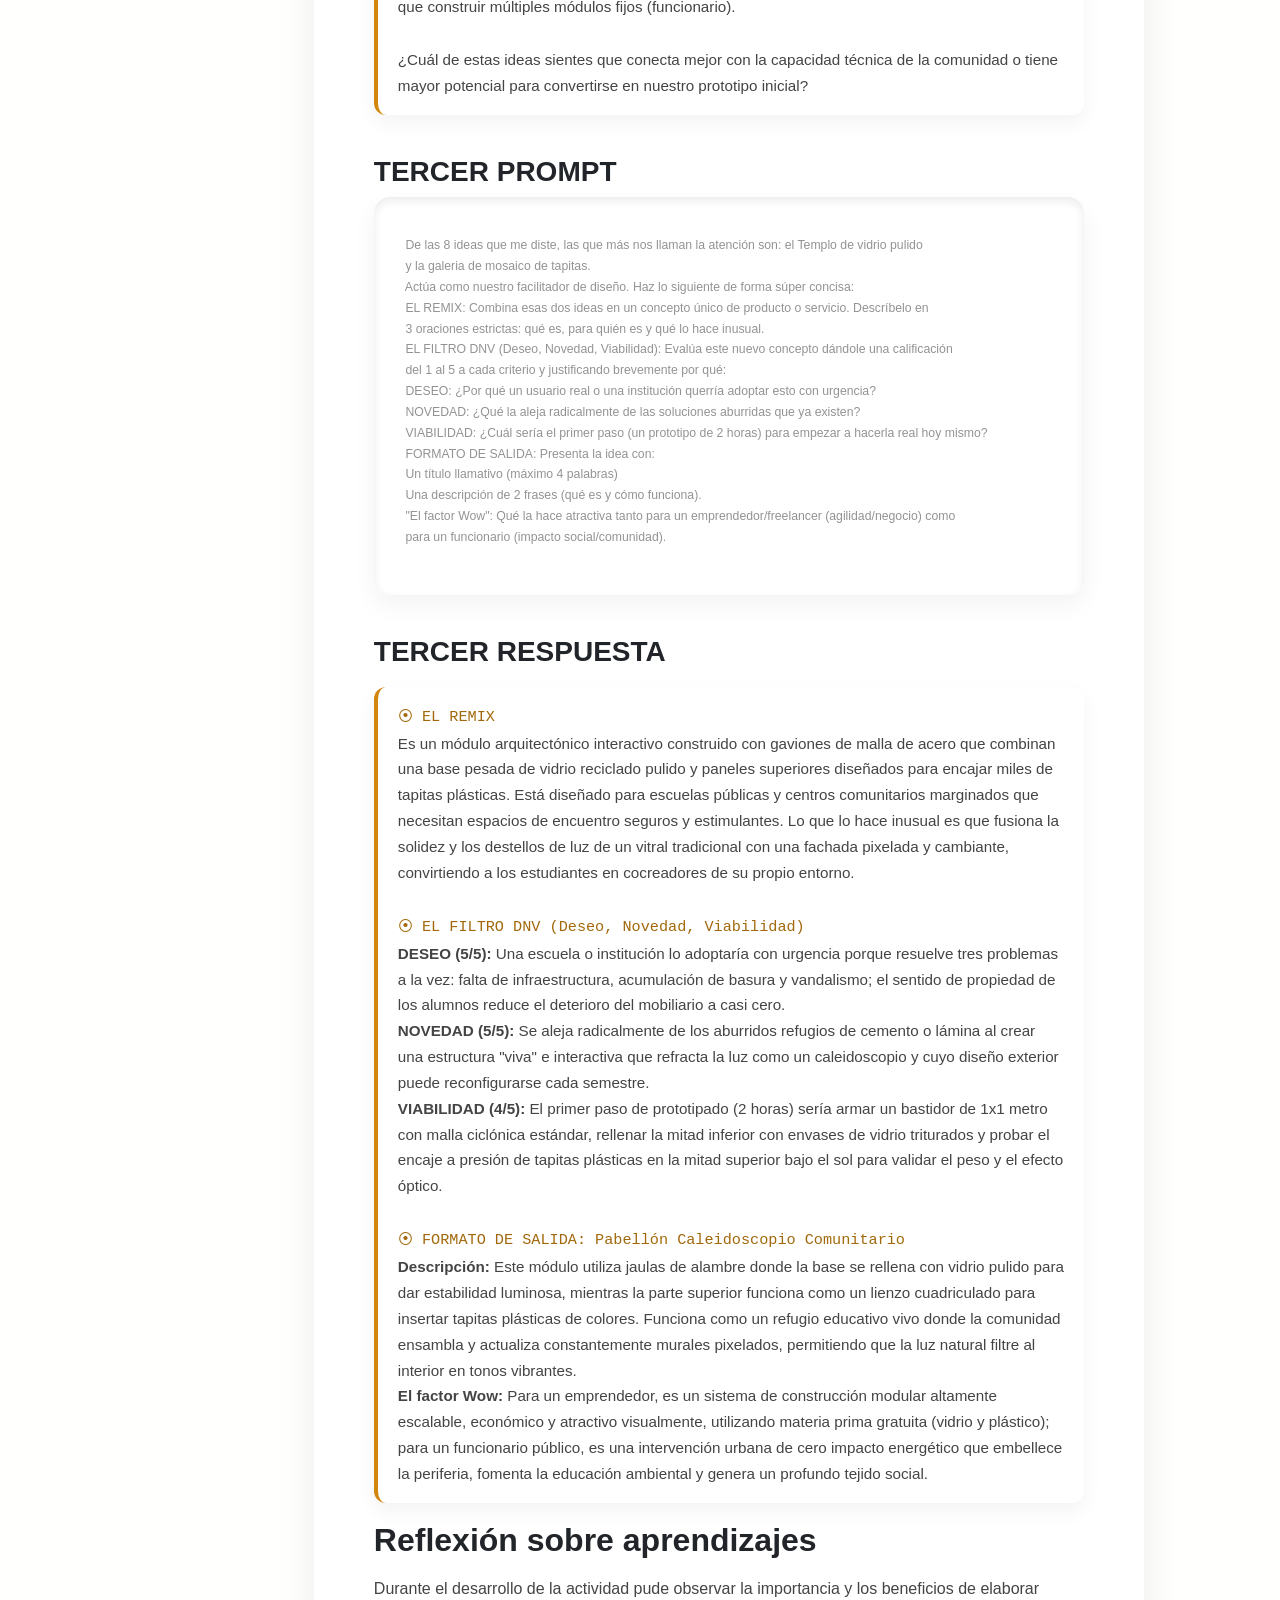
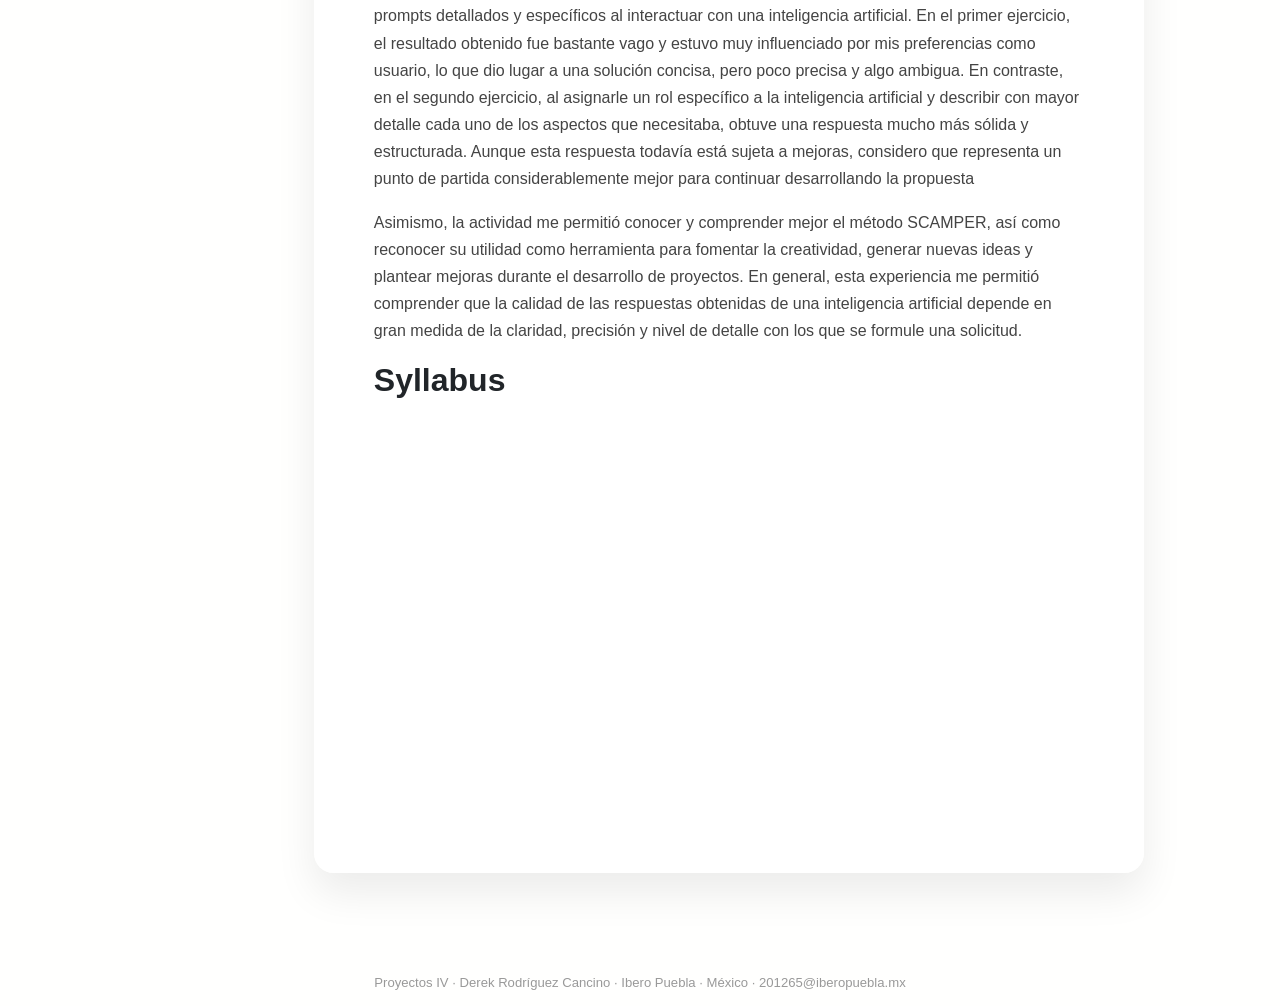
==== commit 702057fc: "ds" ====
--- a/weeks/week1/index.html
+++ b/weeks/week1/index.html
@@ -22,7 +22,7 @@
                 <div class="container px-5">
                     <!--<a class="navbar-brand">Fab Academy</a>-->
                     <a class="navbar-brand d-flex align-items-center" href="../../">
-                        <img src="../../assets/fablab.png" alt="FabLab Logo" width="40"height="40" class="me-2"> Semanas </a>
+                        <img src="../../assets/fablab.png" alt="FabLab Logo" width="40"height="40" class="me-2"> Proyectos IV </a>
                     <button class="navbar-toggler" type="button" data-bs-toggle="collapse" data-bs-target="#navbarSupportedContent" aria-controls="navbarSupportedContent" aria-expanded="false" aria-label="Toggle navigation"><span class="navbar-toggler-icon"></span></button>
                     <div class="collapse navbar-collapse" id="navbarSupportedContent">
                         <ul class="navbar-nav ms-auto mb-2 mb-lg-0">                   
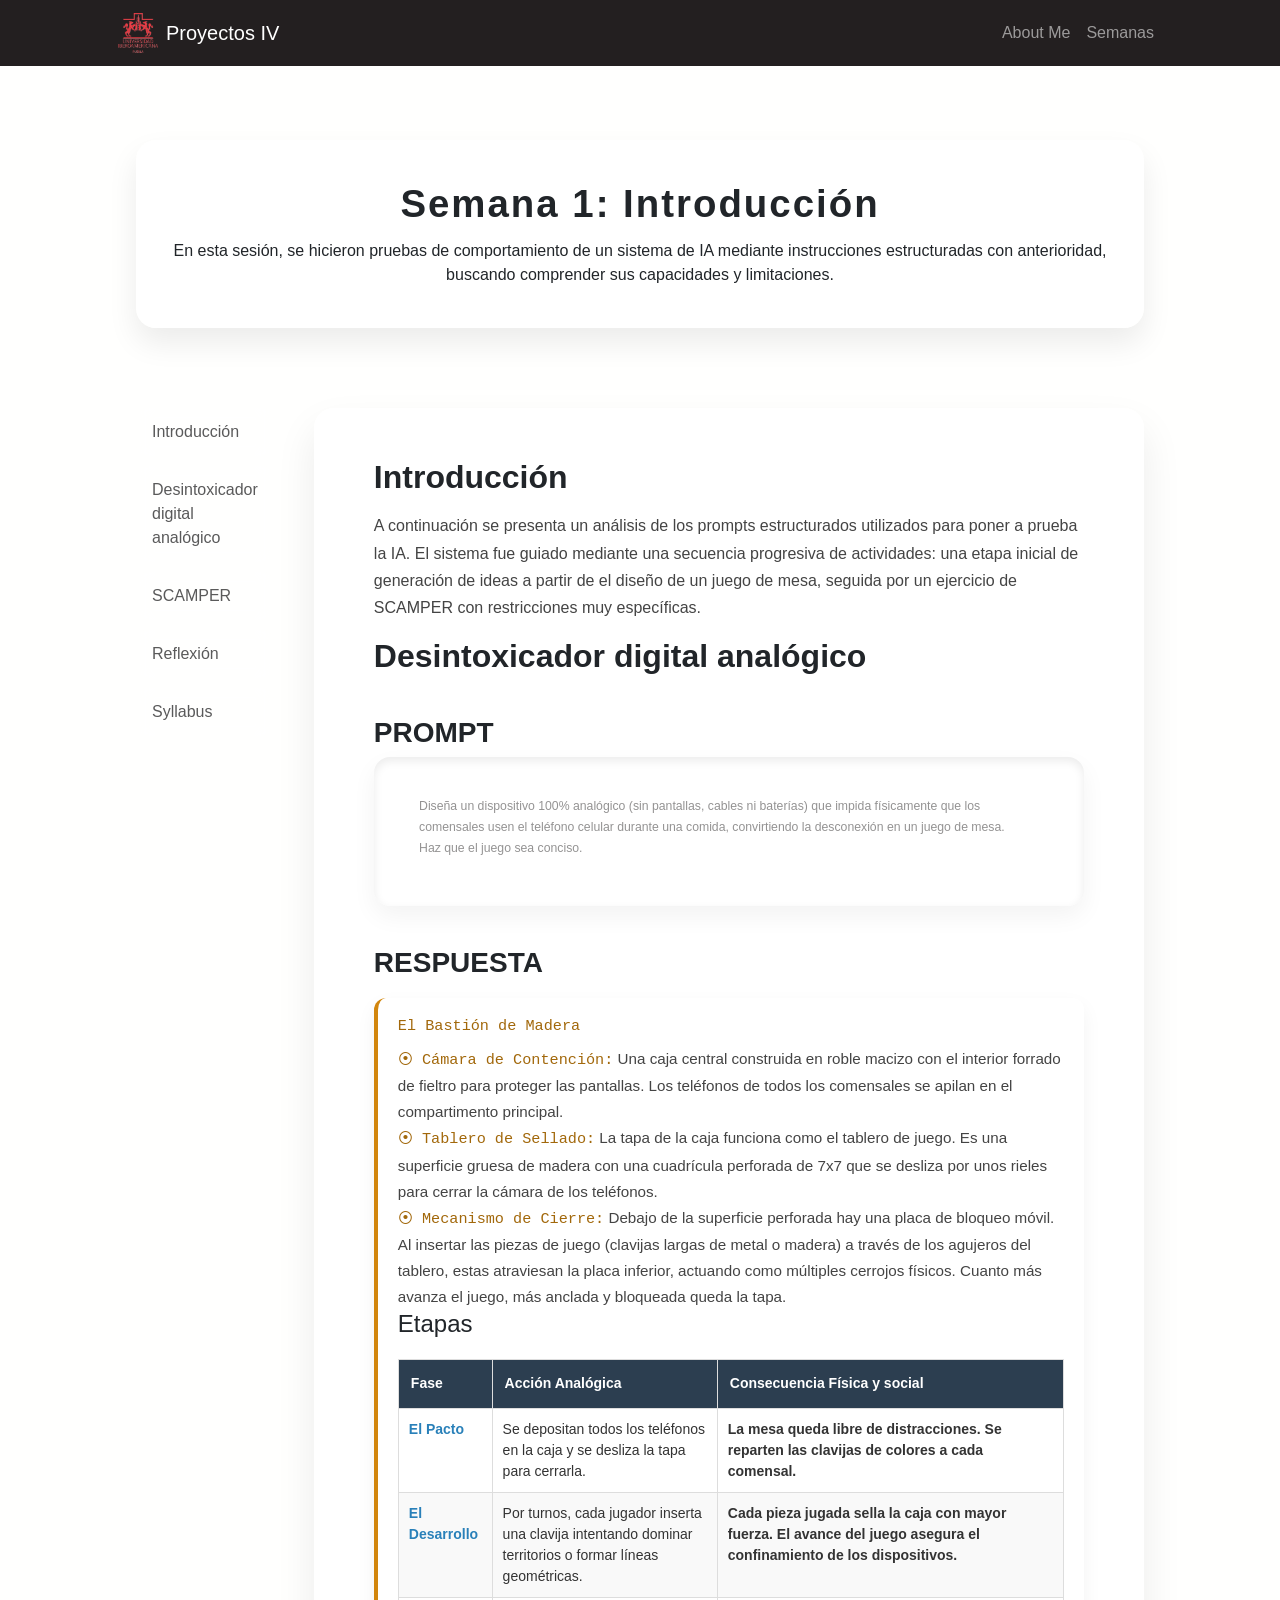
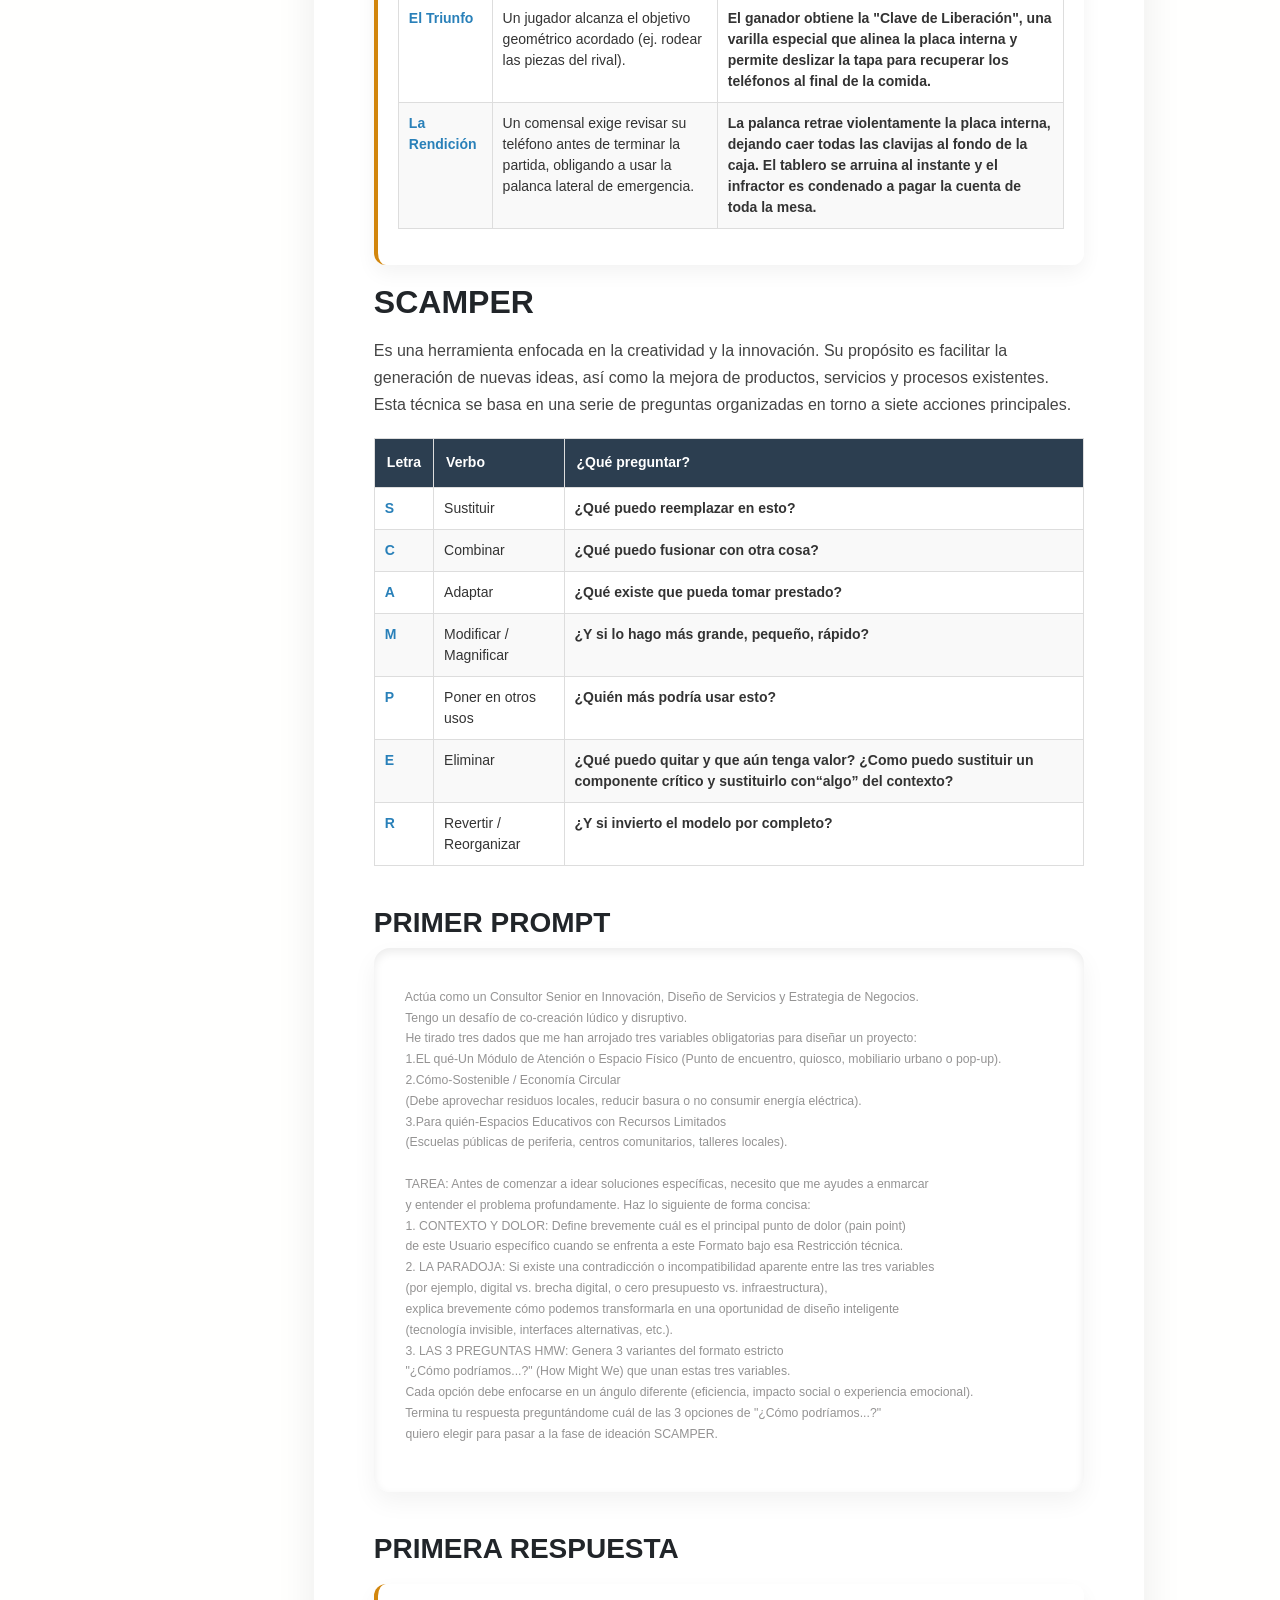
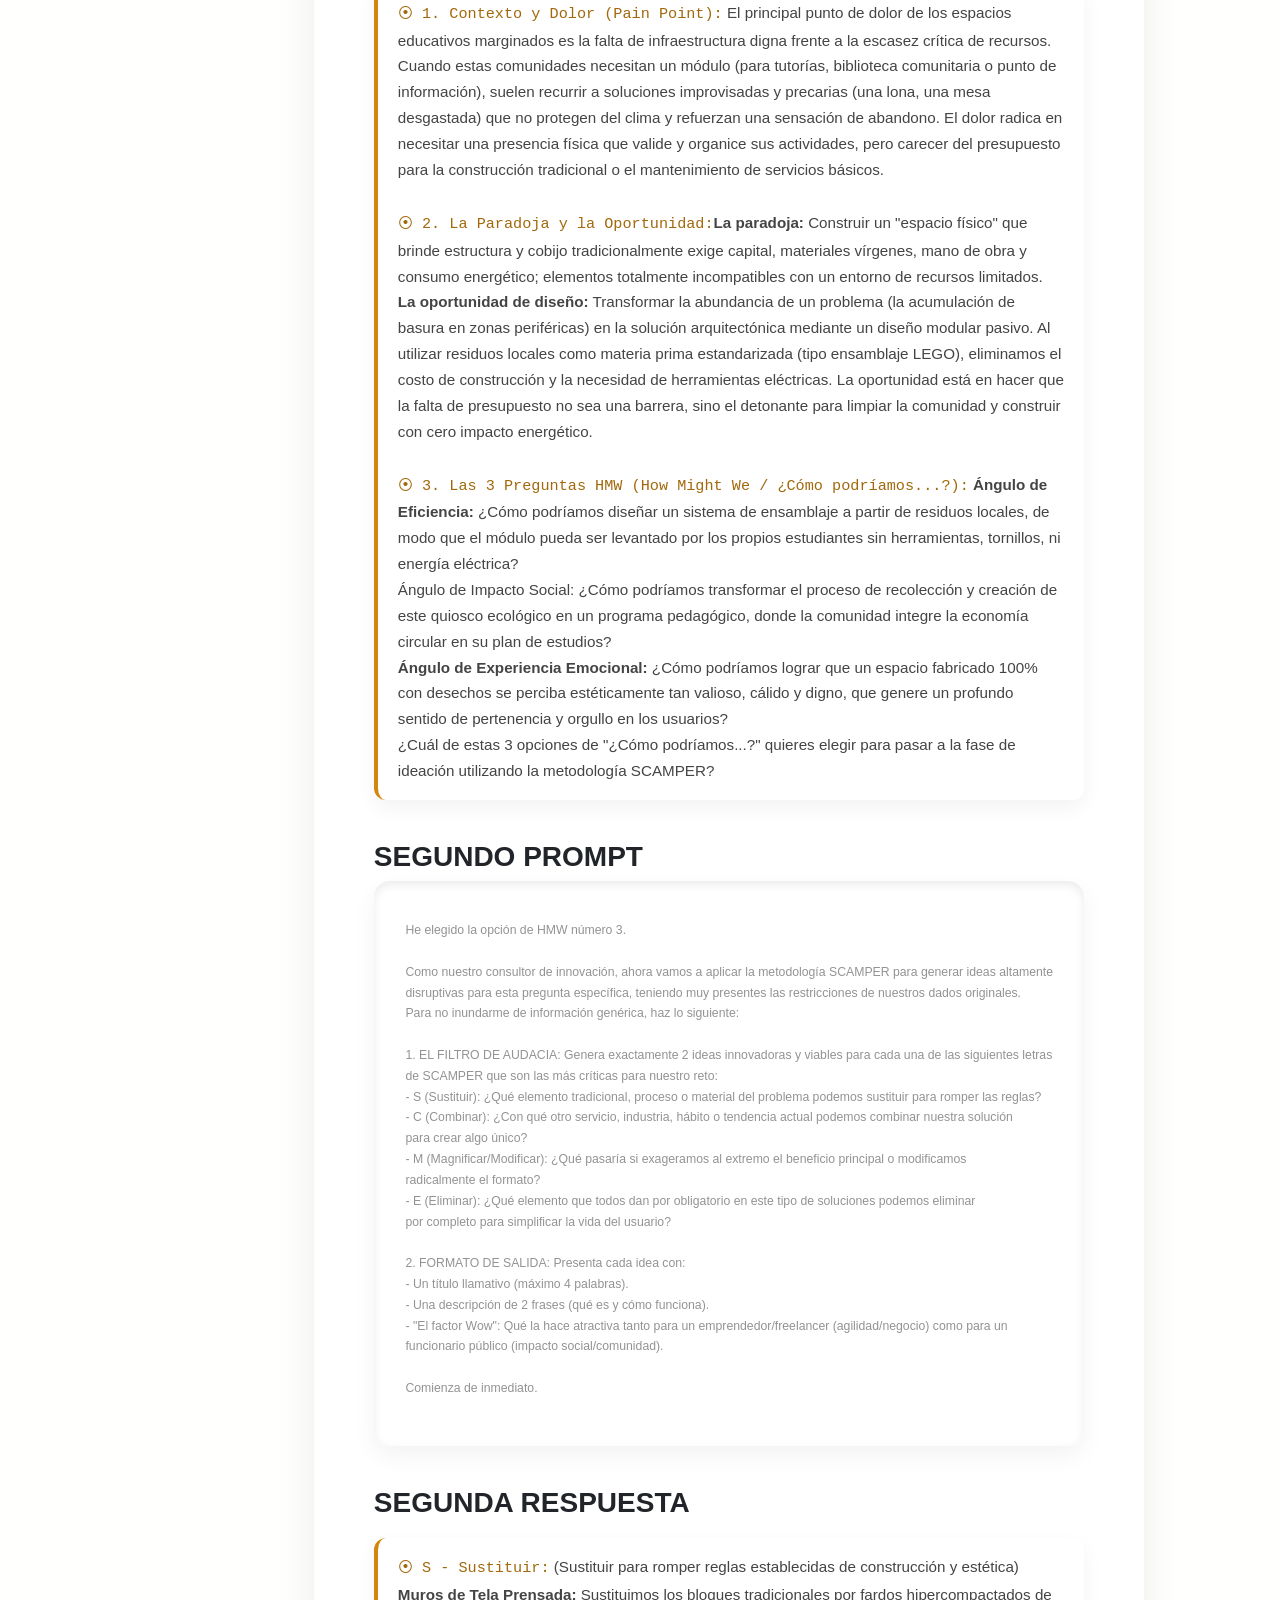
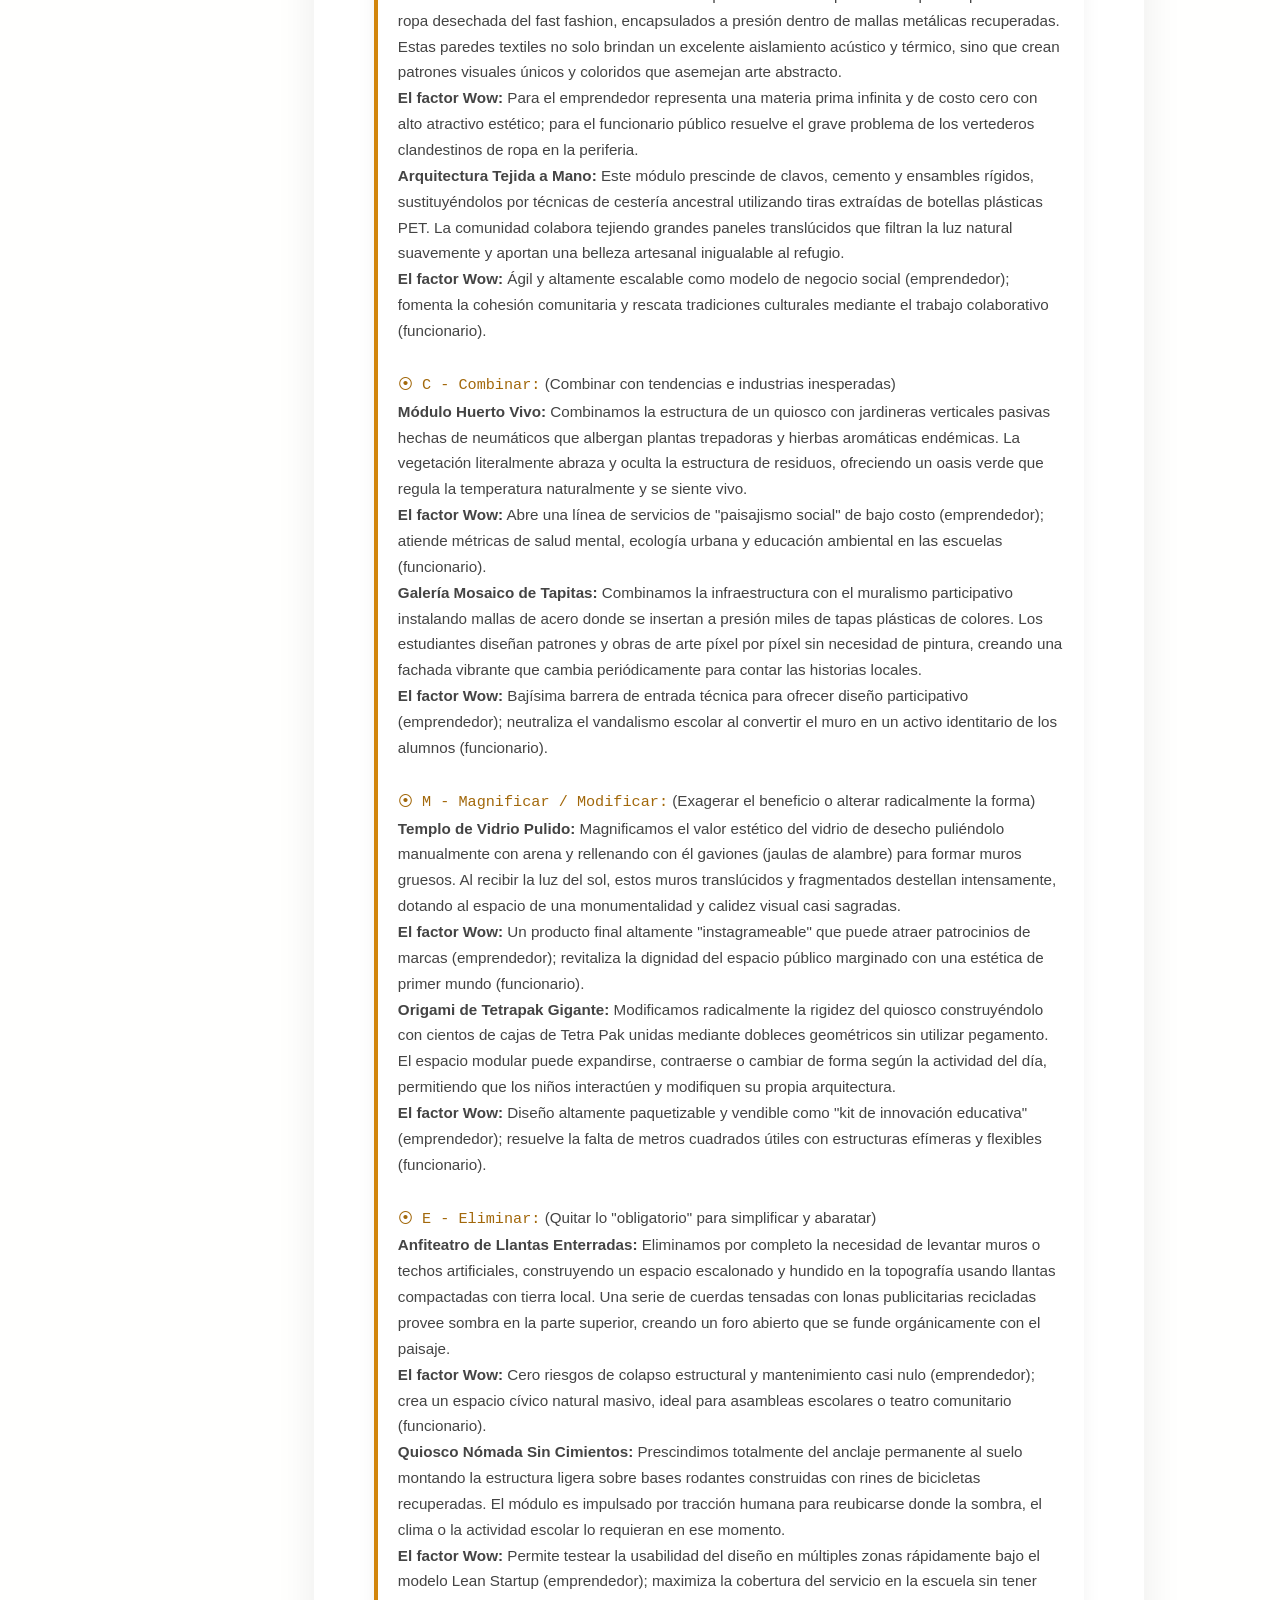
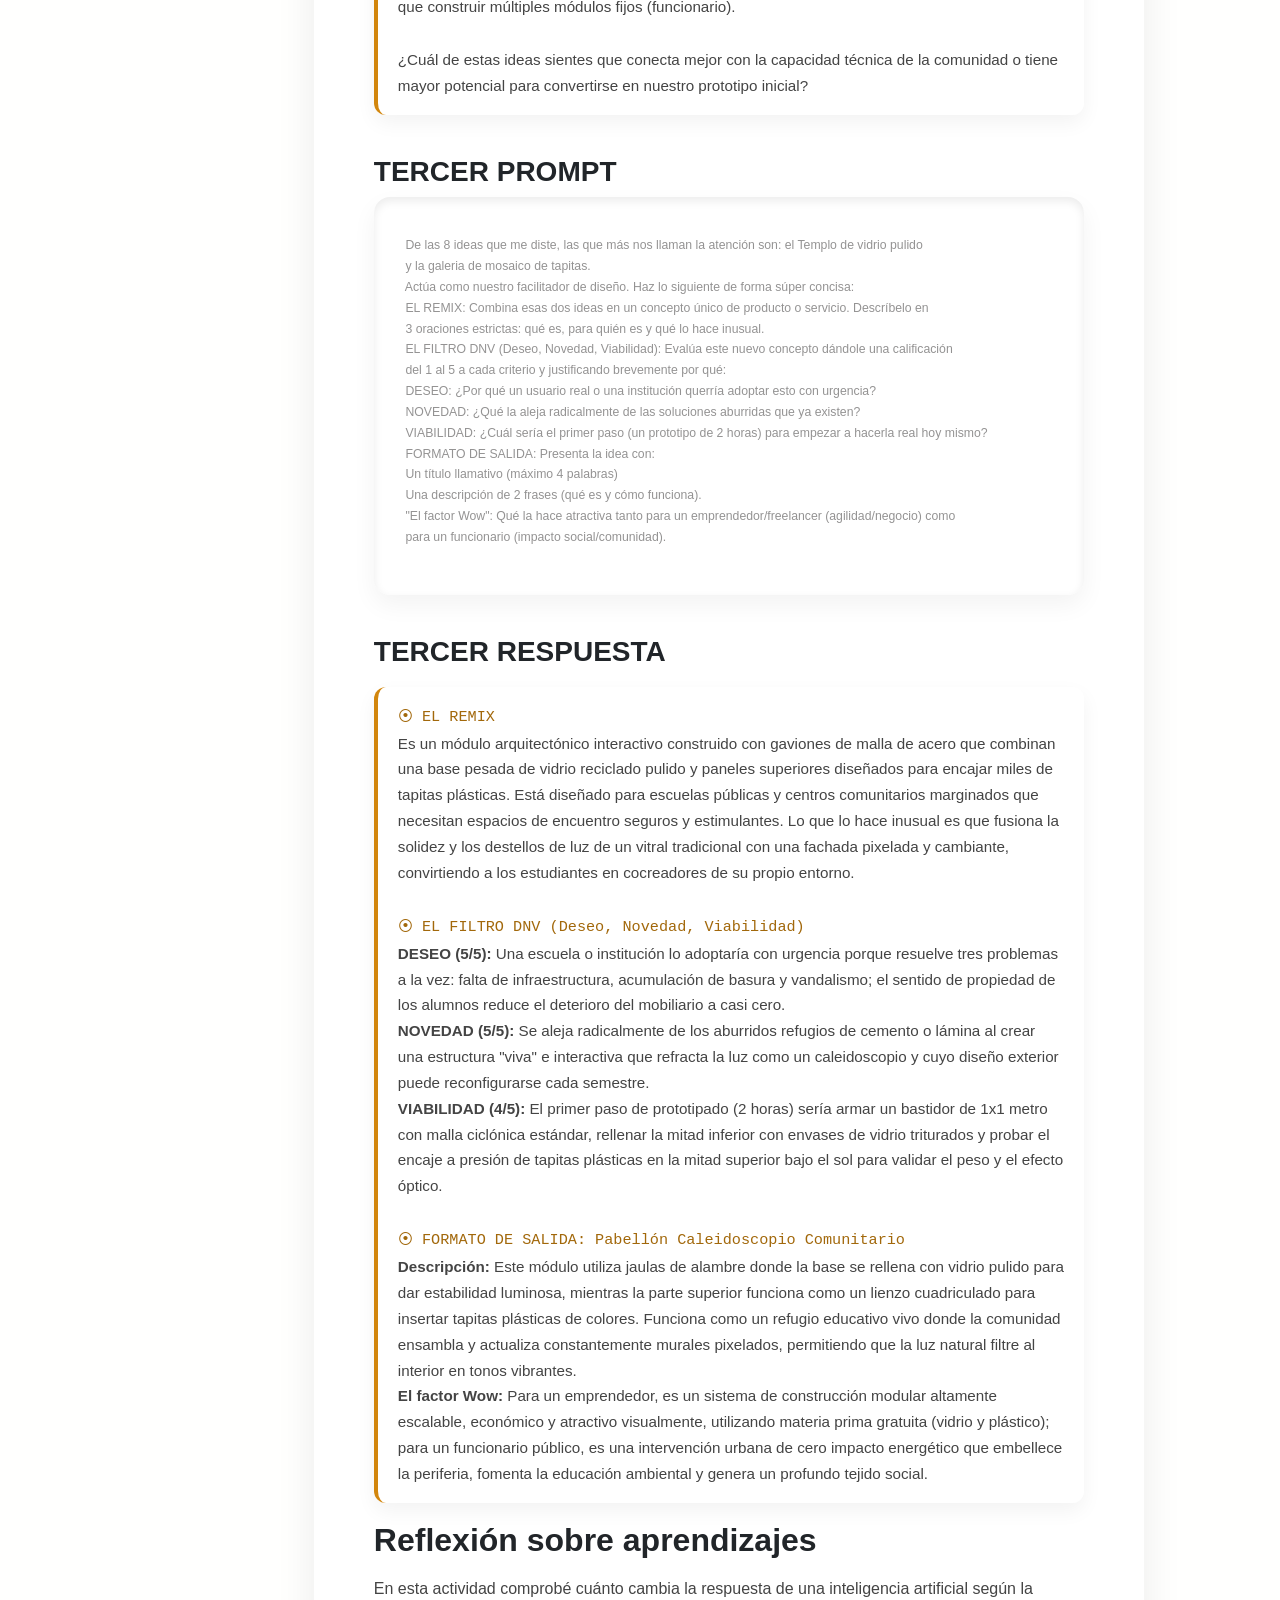
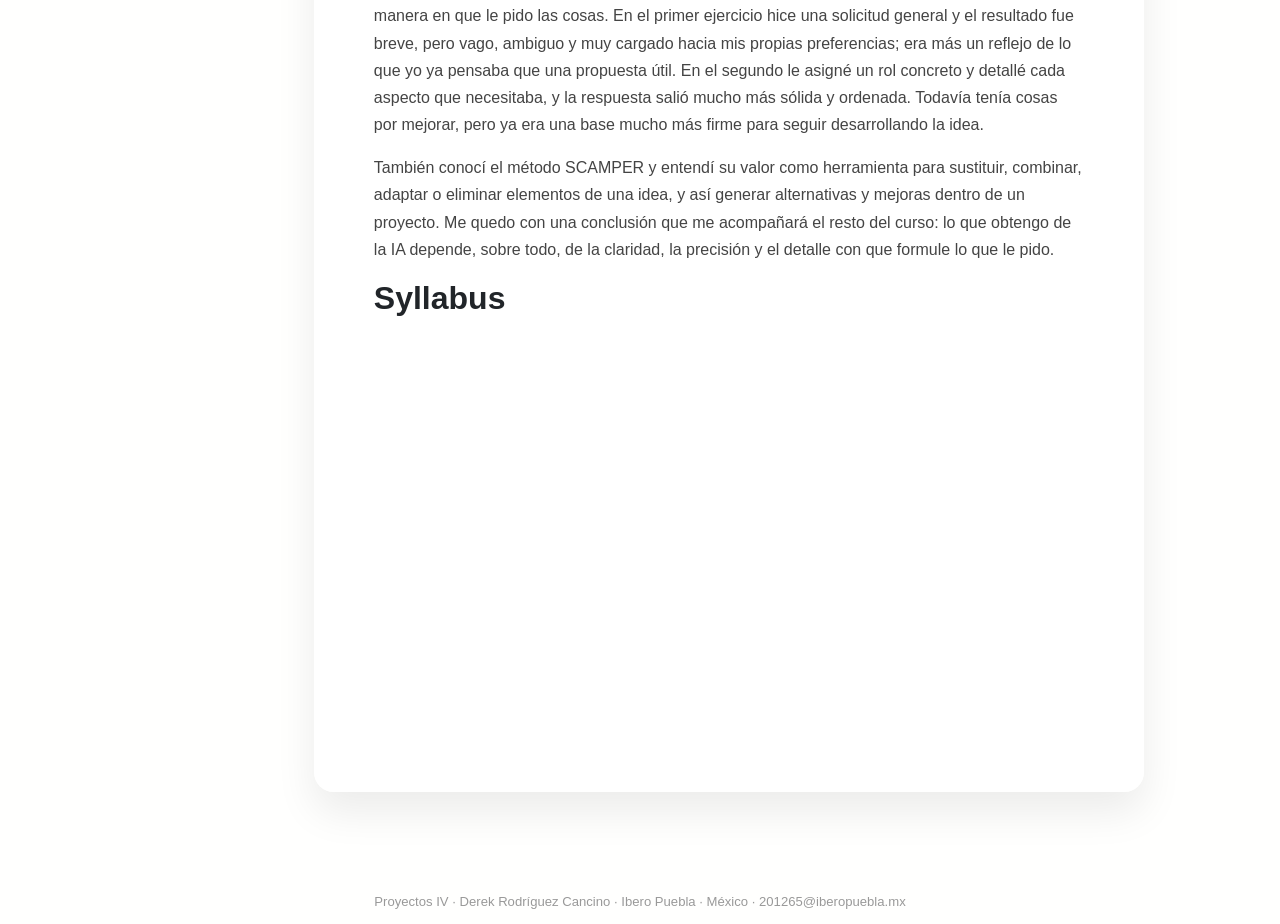
==== commit 31a85042: "sfsf" ====
--- a/weeks/week1/index.html
+++ b/weeks/week1/index.html
@@ -330,8 +330,8 @@
 
                        <h2 id="Learning">Reflexión sobre aprendizajes</h2>
                         <div>
-                            <p>Durante el desarrollo de la actividad pude observar la importancia y los beneficios de elaborar prompts detallados y específicos al interactuar con una inteligencia artificial. En el primer ejercicio, el resultado obtenido fue bastante vago y estuvo muy influenciado por mis preferencias como usuario, lo que dio lugar a una solución concisa, pero poco precisa y algo ambigua. En contraste, en el segundo ejercicio, al asignarle un rol específico a la inteligencia artificial y describir con mayor detalle cada uno de los aspectos que necesitaba, obtuve una respuesta mucho más sólida y estructurada. Aunque esta respuesta todavía está sujeta a mejoras, considero que representa un punto de partida considerablemente mejor para continuar desarrollando la propuesta</p>
-                            <p>Asimismo, la actividad me permitió conocer y comprender mejor el método SCAMPER, así como reconocer su utilidad como herramienta para fomentar la creatividad, generar nuevas ideas y plantear mejoras durante el desarrollo de proyectos. En general, esta experiencia me permitió comprender que la calidad de las respuestas obtenidas de una inteligencia artificial depende en gran medida de la claridad, precisión y nivel de detalle con los que se formule una solicitud.</p>
+                            <p>En esta actividad comprobé cuánto cambia la respuesta de una inteligencia artificial según la manera en que le pido las cosas. En el primer ejercicio hice una solicitud general y el resultado fue breve, pero vago, ambiguo y muy cargado hacia mis propias preferencias; era más un reflejo de lo que yo ya pensaba que una propuesta útil. En el segundo le asigné un rol concreto y detallé cada aspecto que necesitaba, y la respuesta salió mucho más sólida y ordenada. Todavía tenía cosas por mejorar, pero ya era una base mucho más firme para seguir desarrollando la idea.</p>
+                            <p>También conocí el método SCAMPER y entendí su valor como herramienta para sustituir, combinar, adaptar o eliminar elementos de una idea, y así generar alternativas y mejoras dentro de un proyecto. Me quedo con una conclusión que me acompañará el resto del curso: lo que obtengo de la IA depende, sobre todo, de la claridad, la precisión y el detalle con que formule lo que le pido.</p>
                         </div>
 
                         <h2 id="Syllabus">Syllabus</h2>
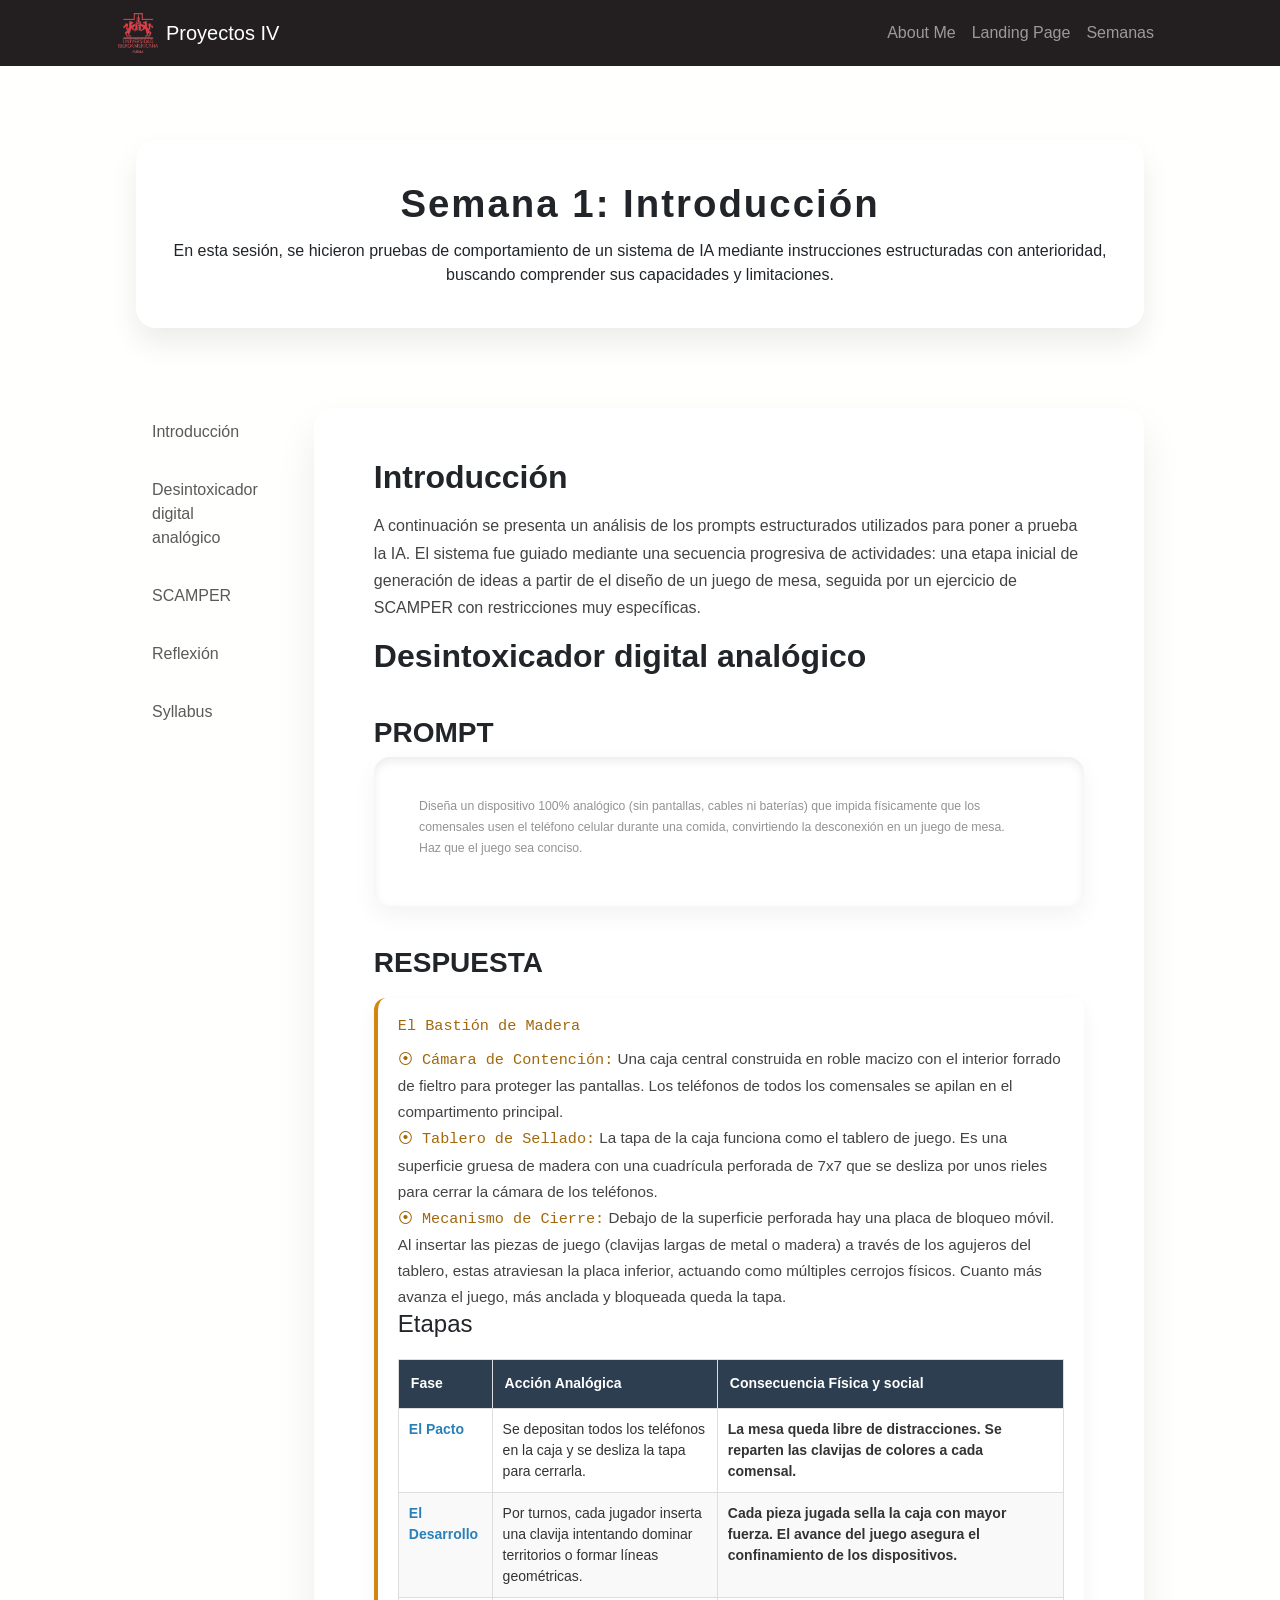
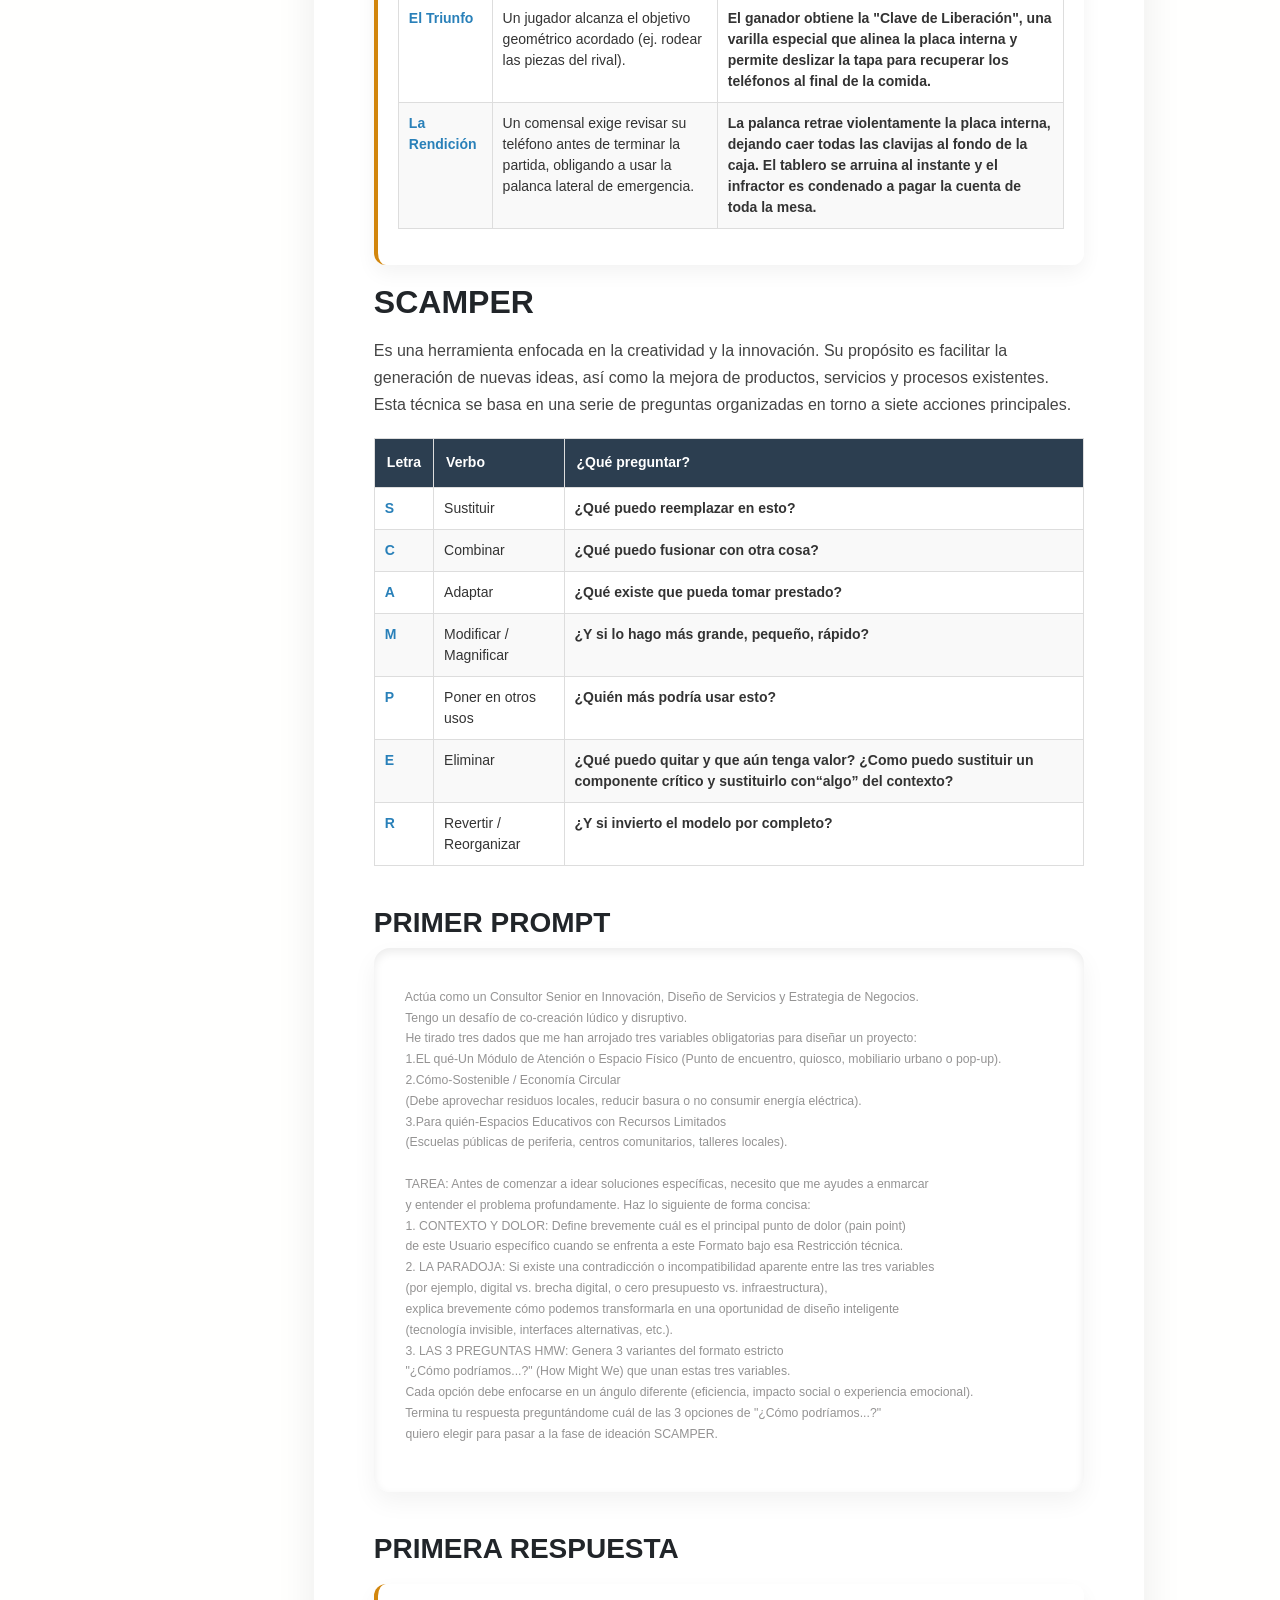
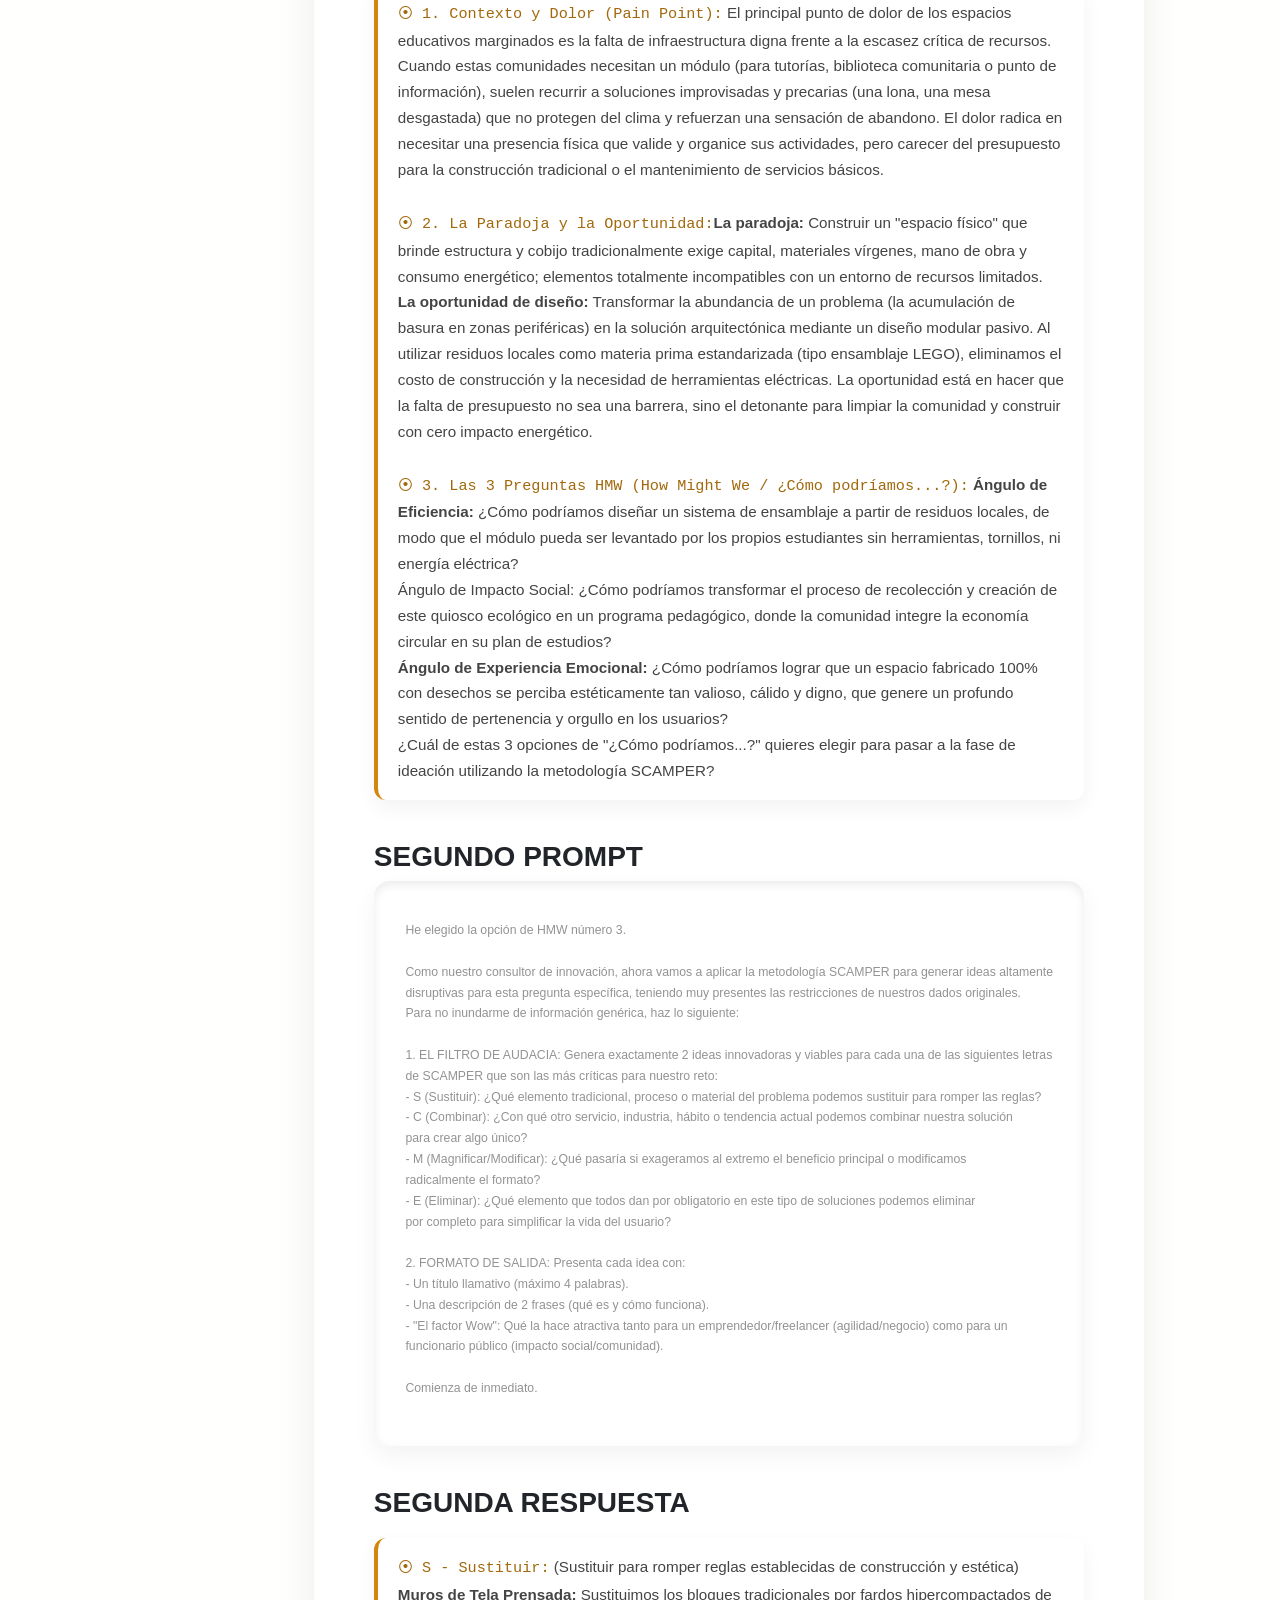
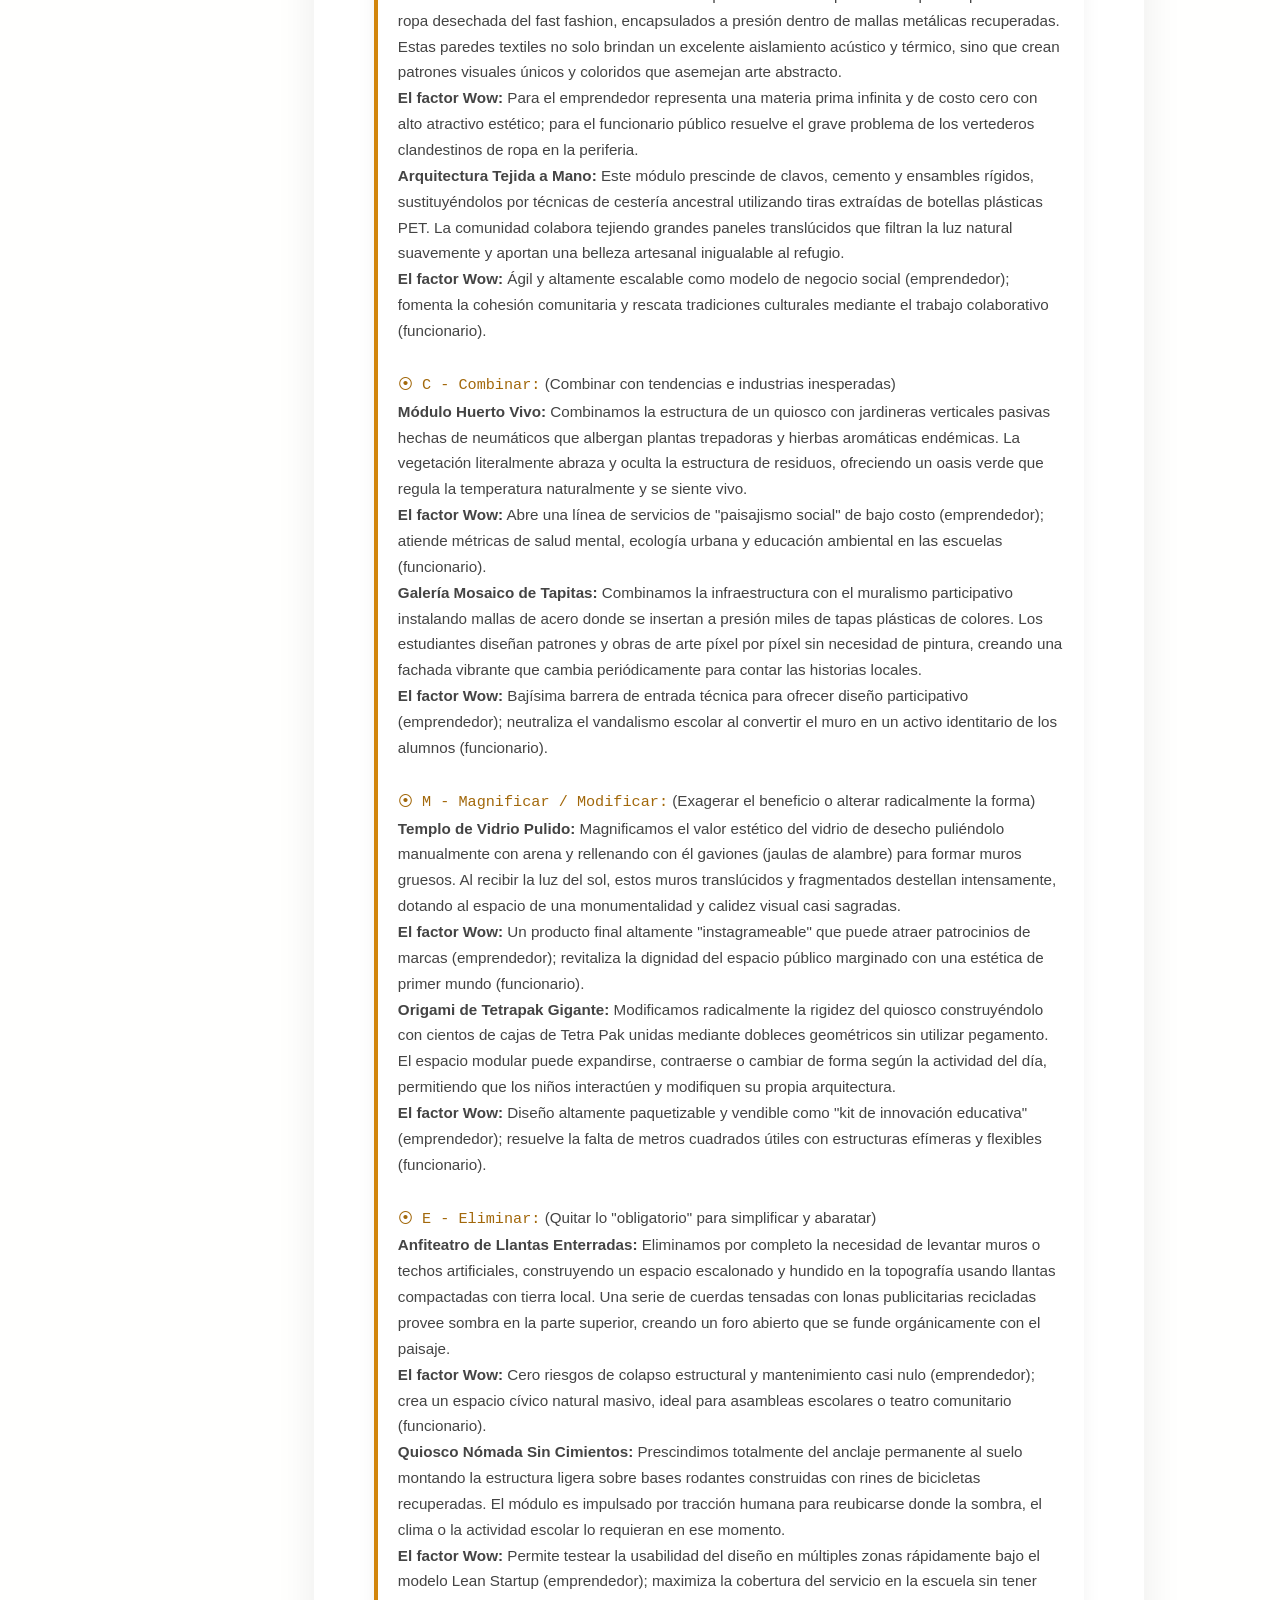
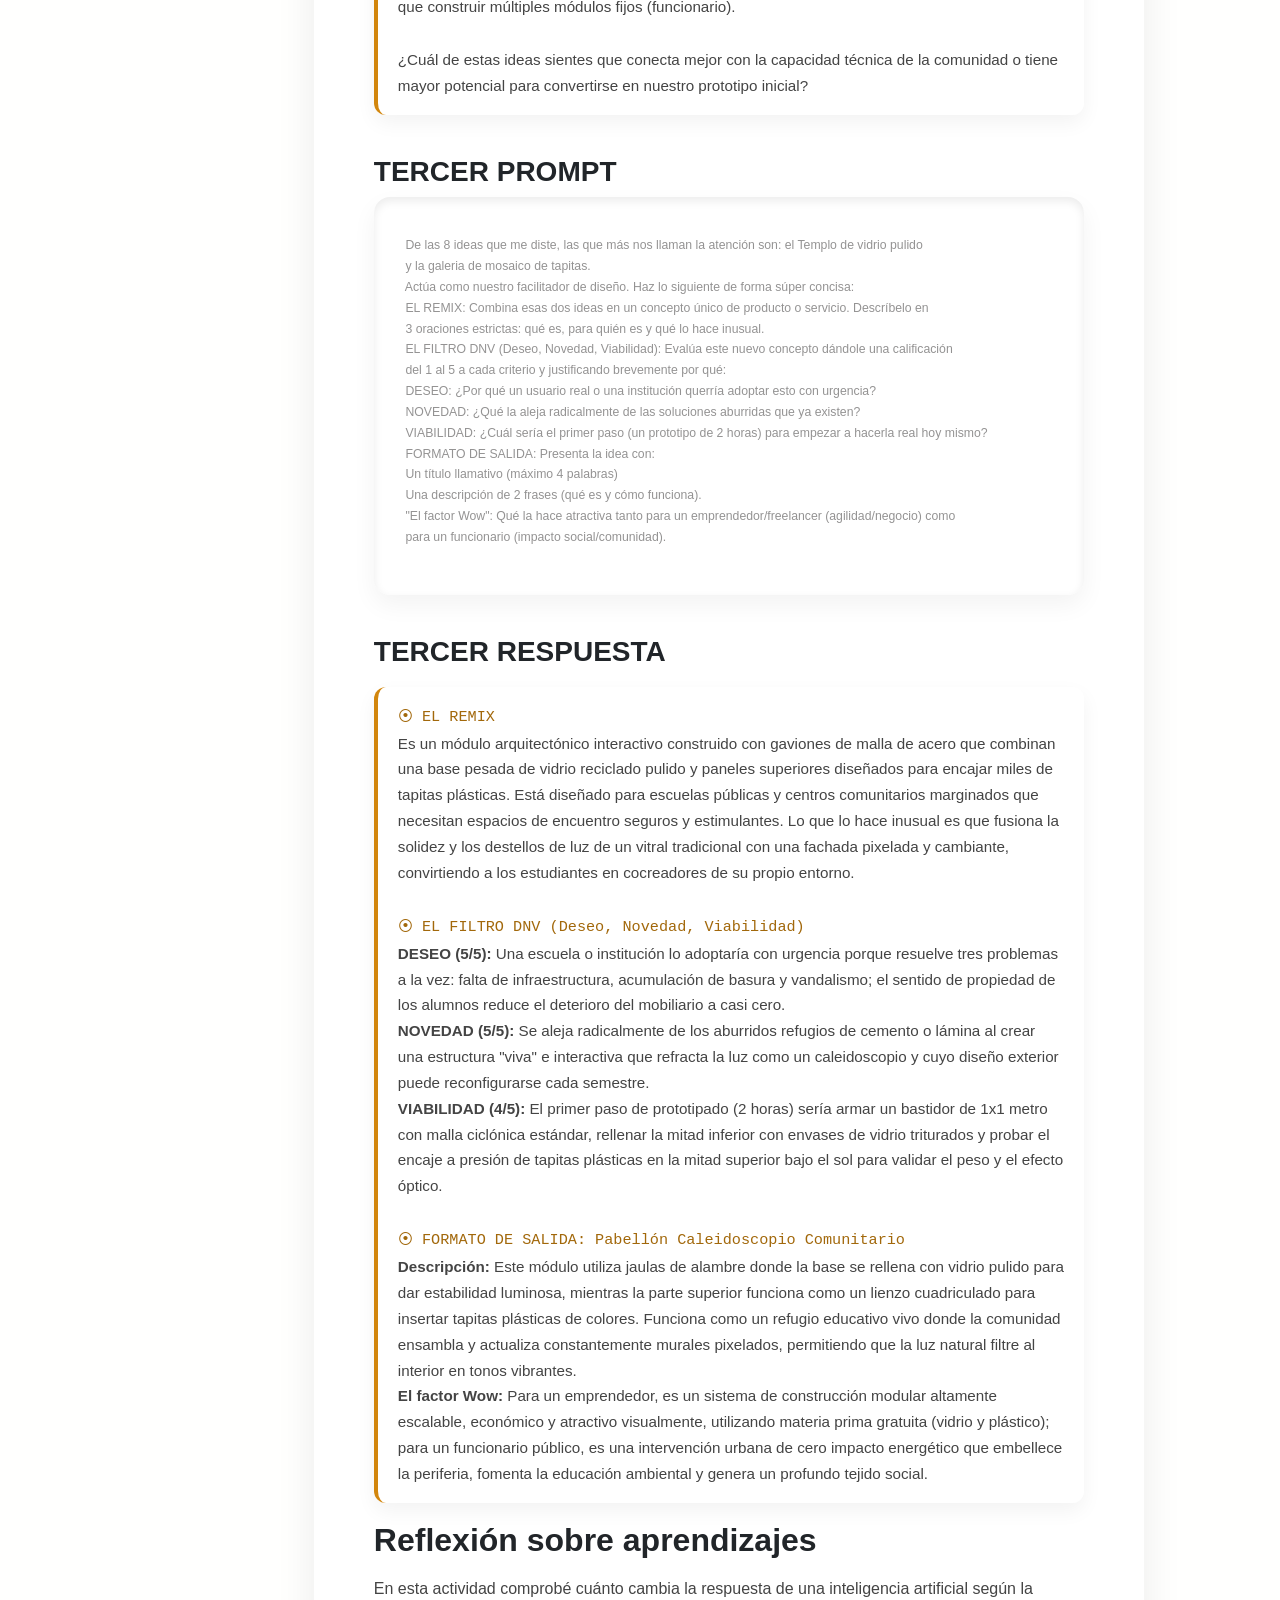
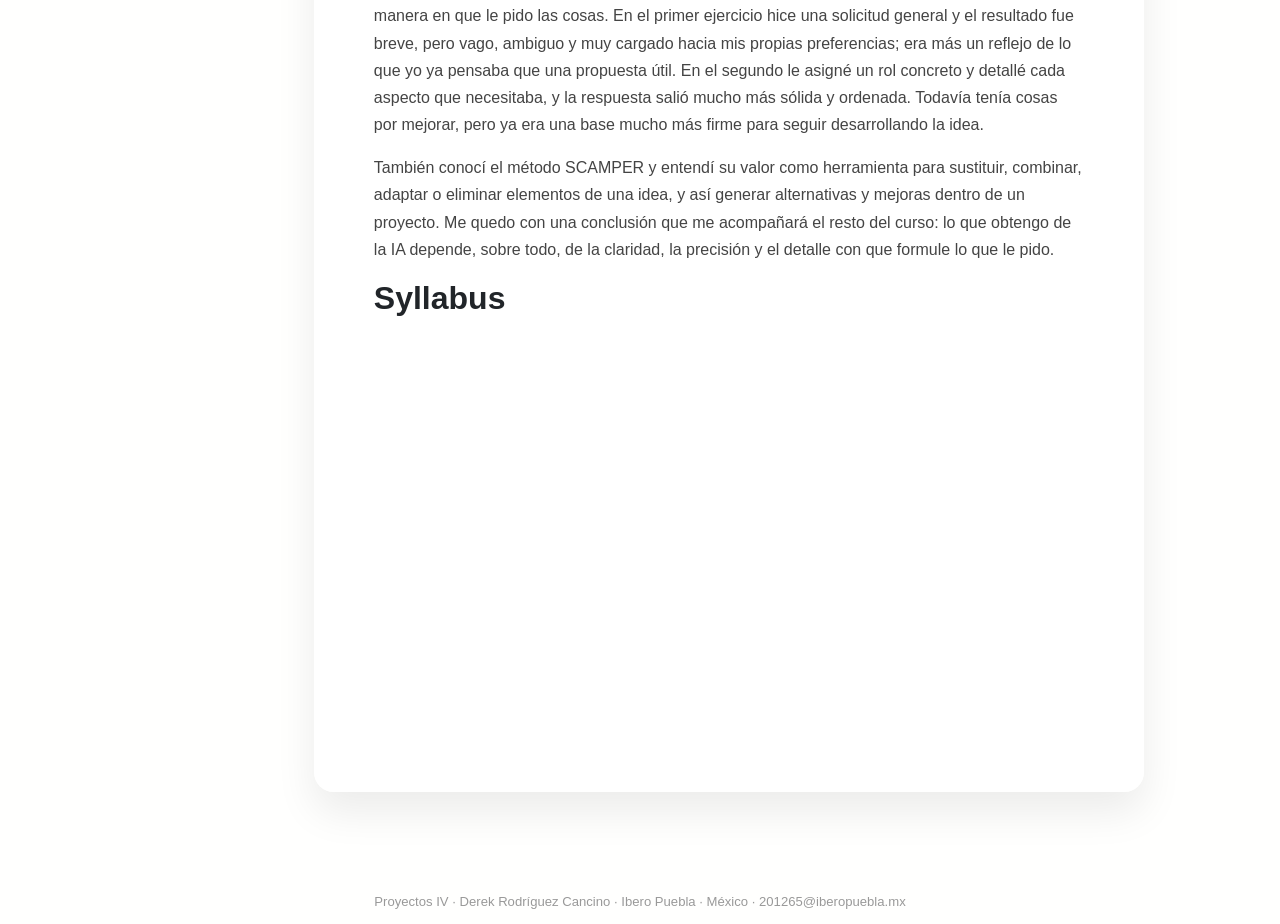
==== commit 5106714b: "sdfsfs" ====
--- a/weeks/week1/index.html
+++ b/weeks/week1/index.html
@@ -27,6 +27,7 @@
                     <div class="collapse navbar-collapse" id="navbarSupportedContent">
                         <ul class="navbar-nav ms-auto mb-2 mb-lg-0">                   
                             <li class="nav-item"><a class="nav-link" href="../../index.html#yo">About Me</a></li>
+                            <li class="nav-item"><a class="nav-link" href="https://kamilgallardo.github.io/PROYECTOS_IV/final-project.html">Landing Page</a></li>
                             <li class="nav-item"><a class="nav-link" href="../../index.html#practicas">Semanas</a></li>
                         </ul>
                     </div>
